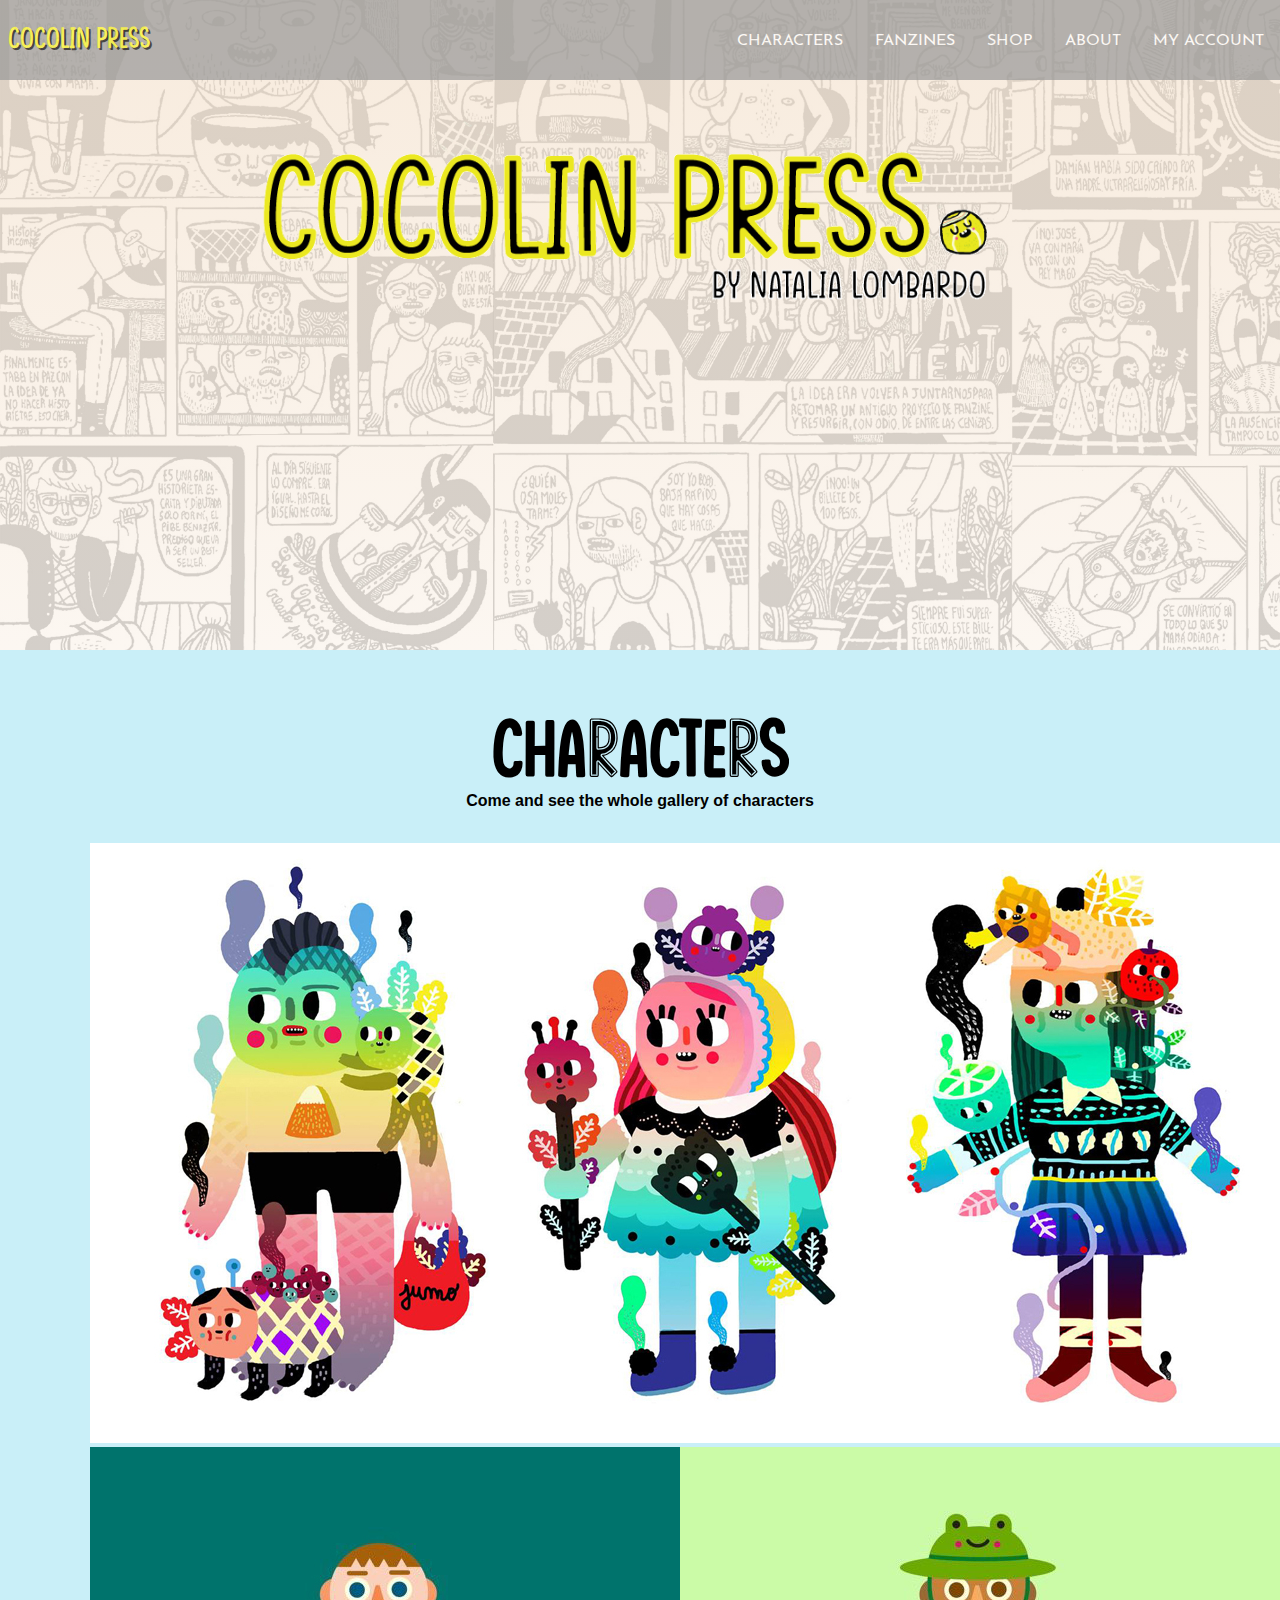
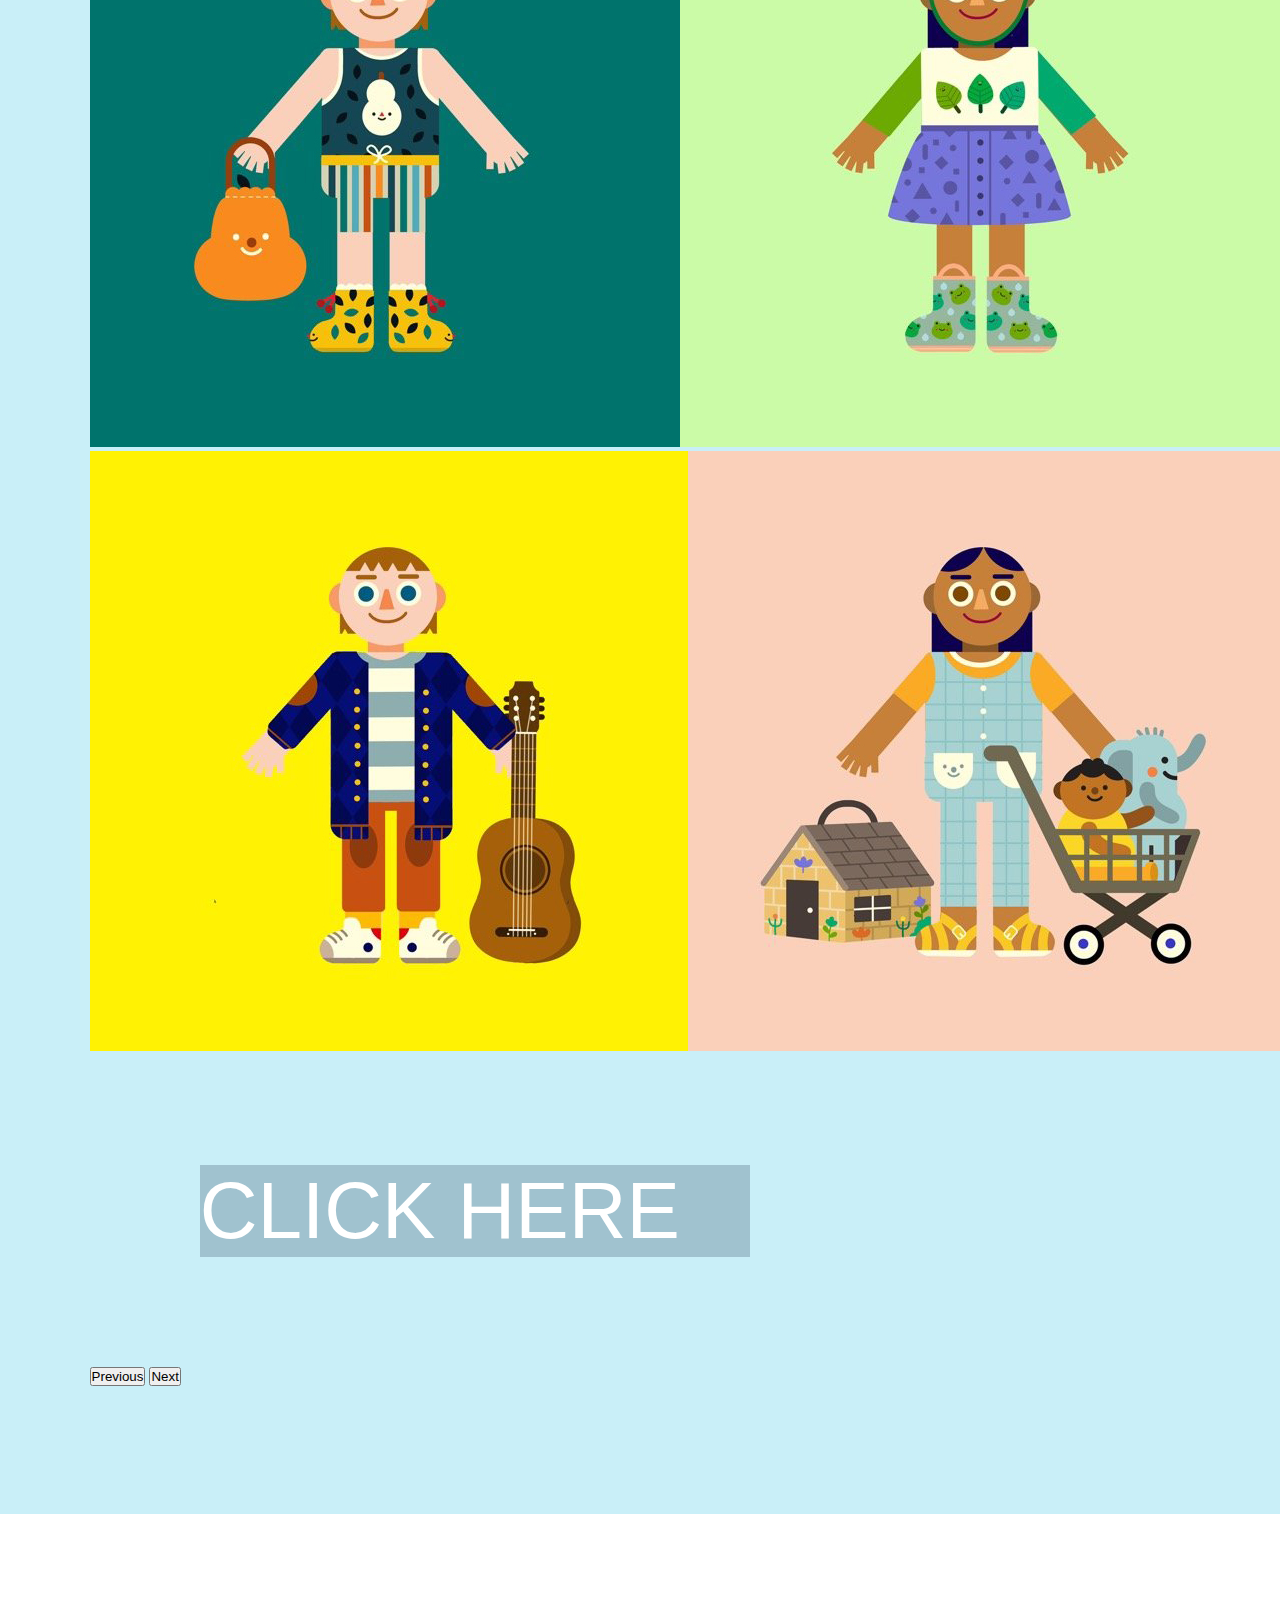
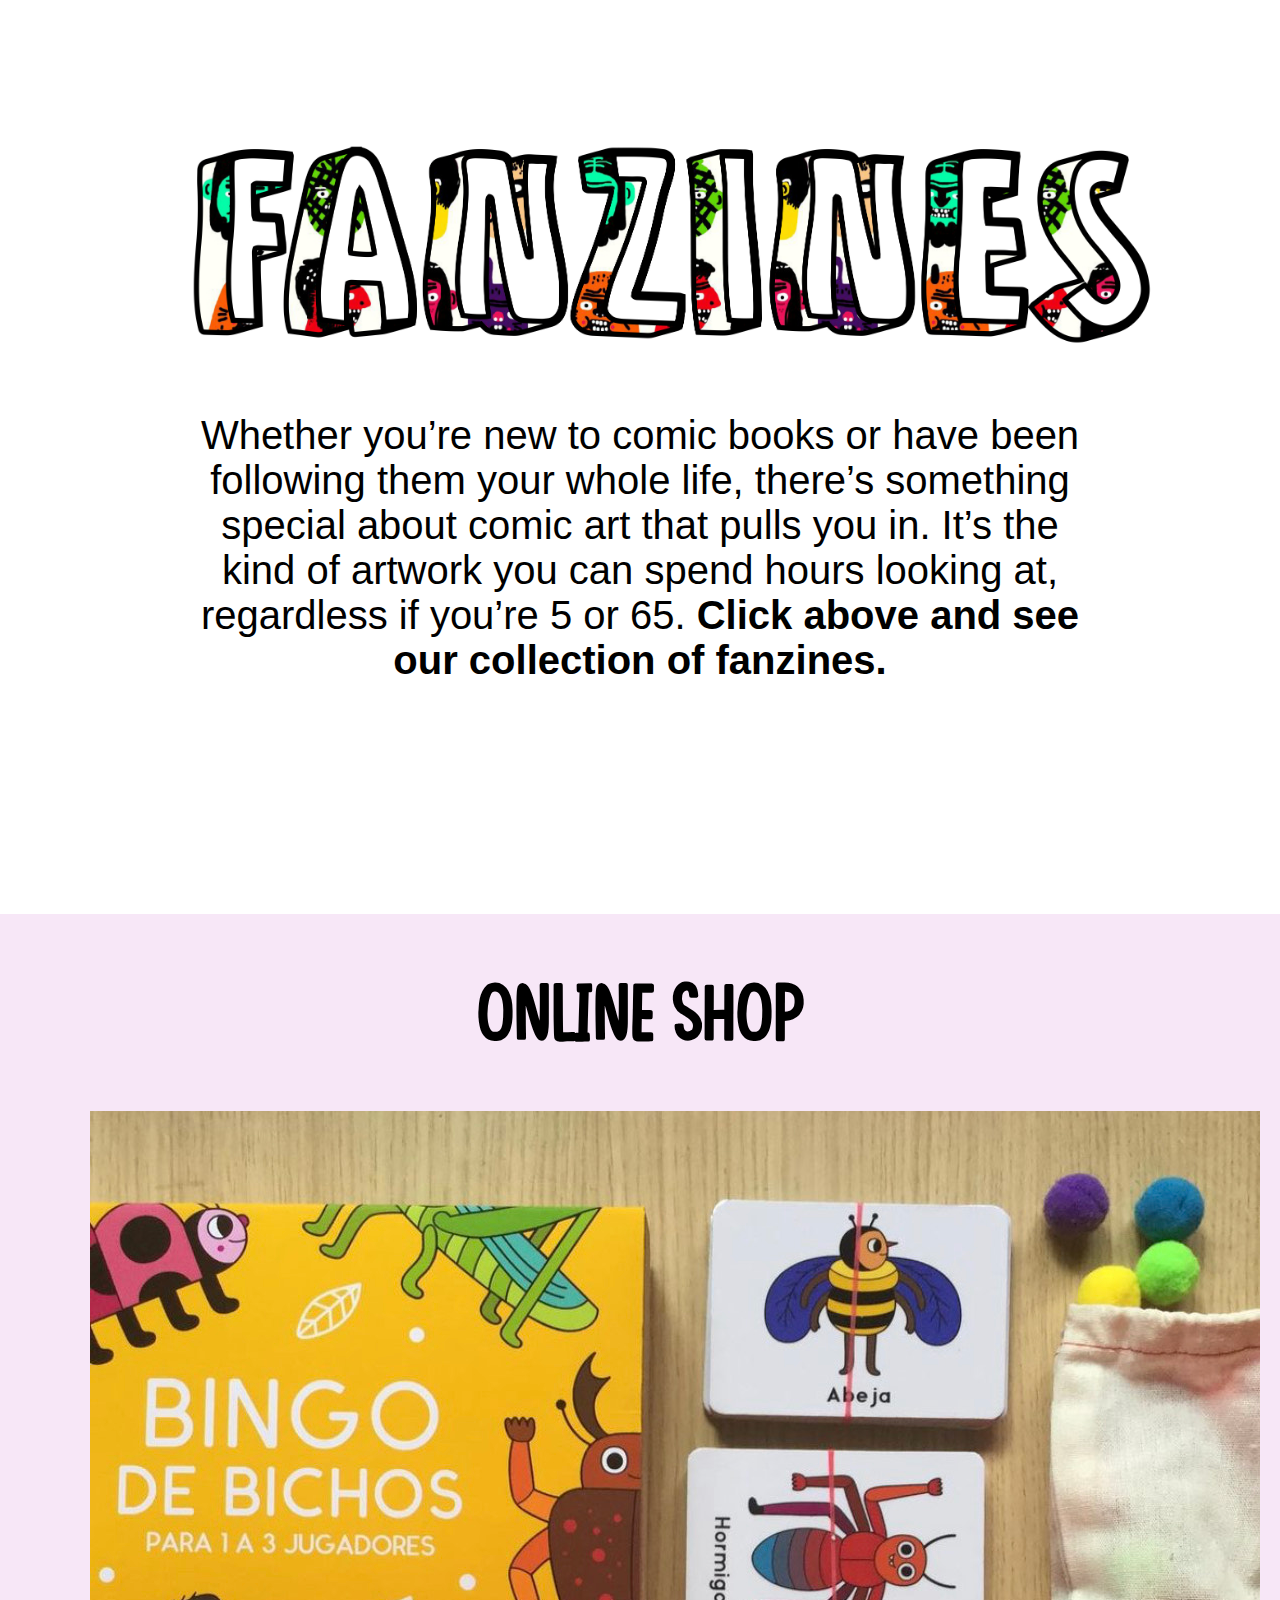
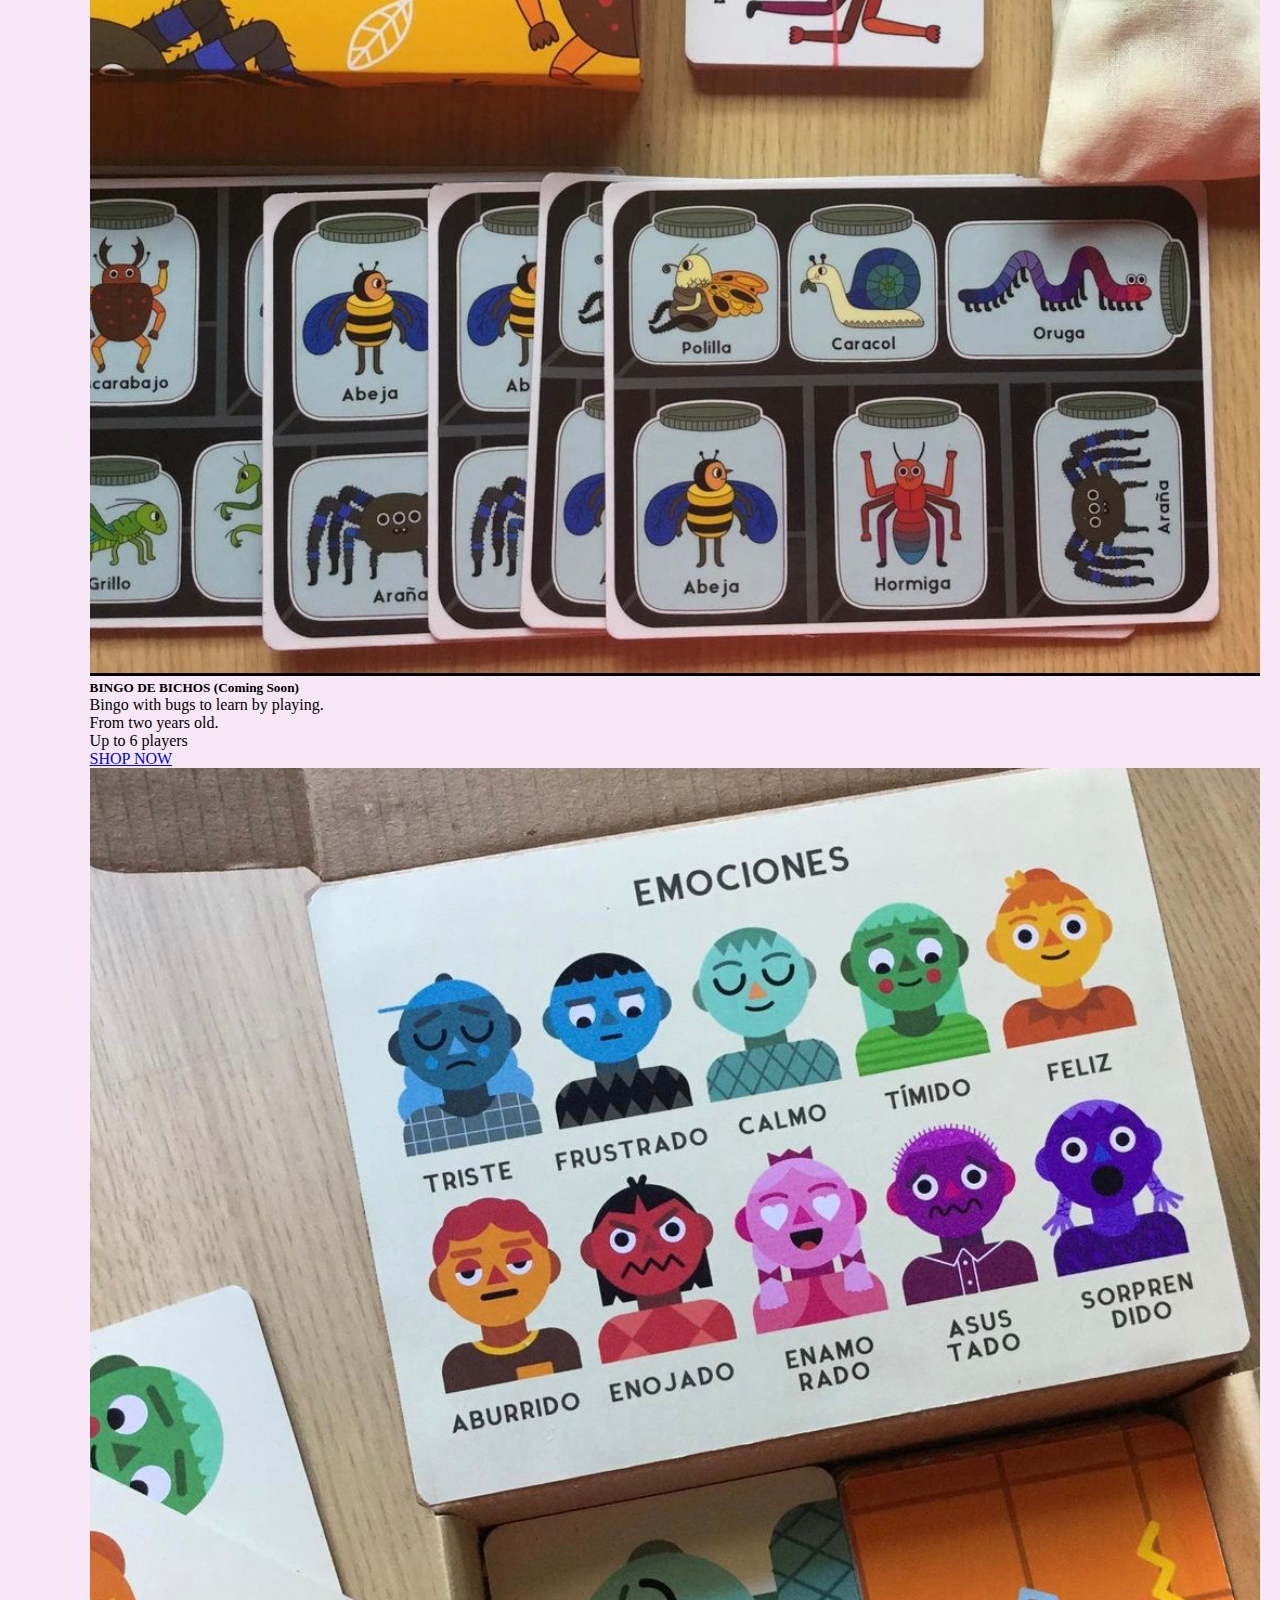
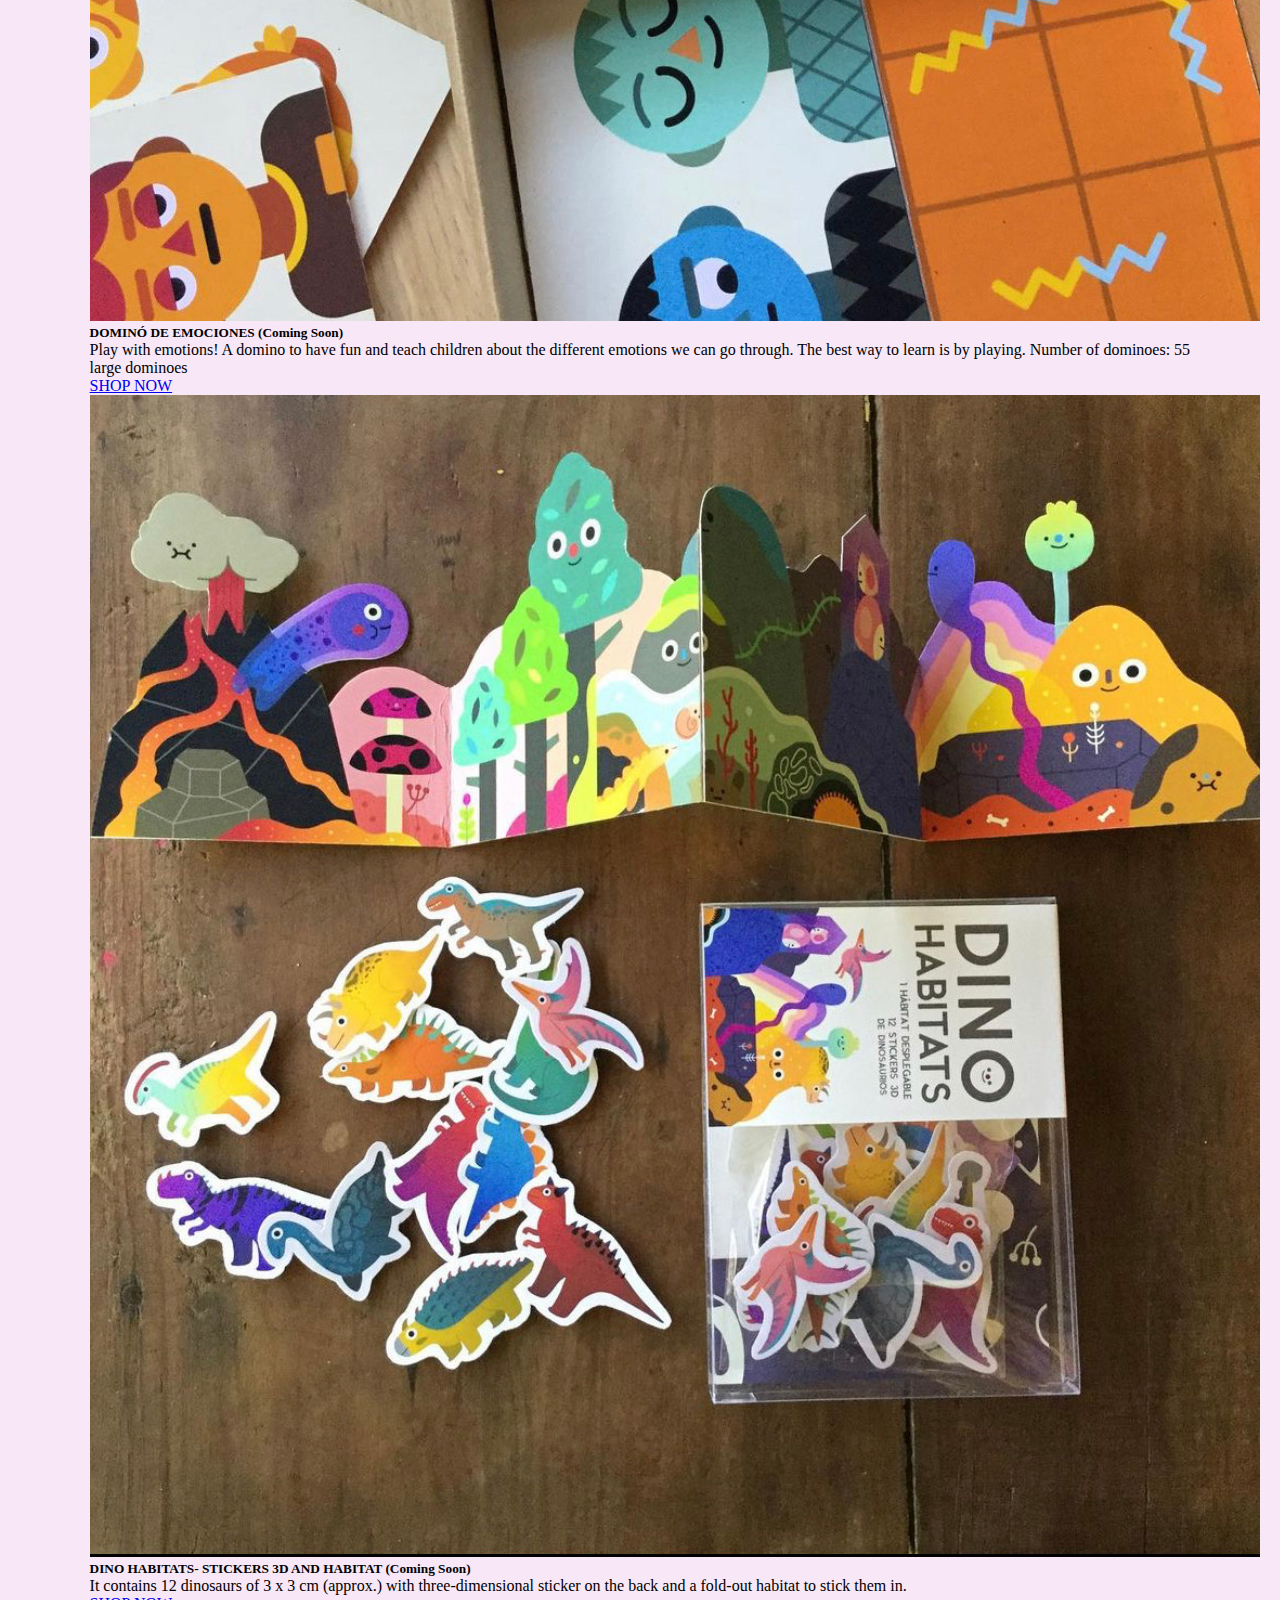
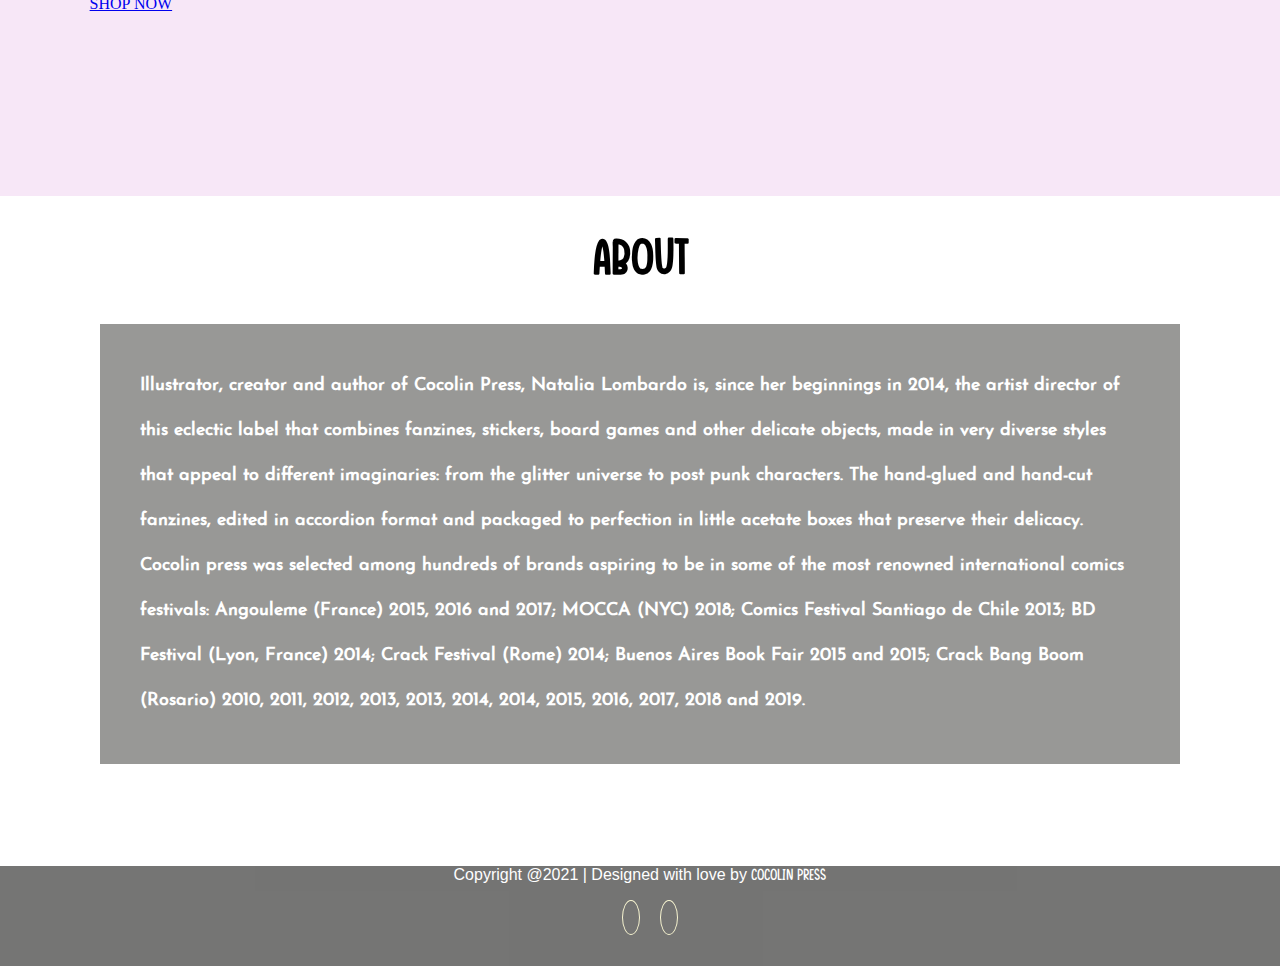
==== index.html @ 80b7815b "corrección navbar" ====
<!DOCTYPE html>
<html lang="en">
<head>
    <meta charset="UTF-8">
    <meta http-equiv="X-UA-Compatible" content="IE=edge">
    <meta name="viewport" content="width=device-width, initial-scale=1.0">

     <!--Style-->
     <link rel="stylesheet" href="style.css" />

    <!--Fonts-->
    <link rel="preconnect" href="https://fonts.gstatic.com" />
    <link
      href="https://fonts.googleapis.com/css2?family=Josefin+Sans:wght@100&family=Rubik:wght@300&display=swap"
      rel="stylesheet"
    />

    <!--Icons-->
    <link
      rel="stylesheet"
      href="https://use.fontawesome.com/releases/v5.8.1/css/all.css"
      integrity="sha384-50oBUHEmvpQ+1lW4y57PTFmhCaXp0ML5d60M1M7uH2+nqUivzIebhndOJK28anvf"
      crossorigin="anonymous"
    />

    <!-- Bootstrap CSS -->
    <link
      href="https://cdn.jsdelivr.net/npm/bootstrap@5.0.0-beta2/dist/css/bootstrap.min.css"
      rel="stylesheet"
      integrity="sha384-BmbxuPwQa2lc/FVzBcNJ7UAyJxM6wuqIj61tLrc4wSX0szH/Ev+nYRRuWlolflfl"
      crossorigin="anonymous"
    />
    
    <!--SEO-->
    <meta
      name="description"
      content="Cocolin Press is a creator and dealer of limited art toys, signature apparel and lifestyle accessories. We create unique characters and handmade products"
    />

    <!--Favicon-->
    <link
      rel="shortcut icon"
      href="imagenes/contenido/tennisfav.jpg"
      type="image/x-icon"
    />
    <meta
      name="keywords"
      content="toys, handmade toys, illustration, fanzines, fantatic characters, art"
    />
    <meta name="author" content="Florencia Anes" />
    <meta name="copyright" content="Cocolin Press" />

    <!--Open graph-->
    <meta
      property="og:title"
      content="Cocolin Press-I bring art into your house"
    />
    <meta
      property="og:description"
      content="Cocolin Press is a creator and dealer of limited art toys, signature apparel and lifestyle accessories. We create unique characters and handmade products"
    />
    <meta property="og:image" content="imagenes/" />

    <title>Cocolin Press</title>
</head>
<body>

  <!--Header-->
  <!--Menu-->

   <header id="header">
     <nav class="header-container">
       <div class="logo-header"><a href="index.html">Cocolin Press</a></div>
        <div class="menu">
           <ul>
            <li><a href="#characters">Characters</a></li>
            <li><a href="#fanzines">Fanzines</a></li>
            <li><a href="#shop">Shop</a></li>
            <li><a href="#about">About</a></li>
            <li><a href="login.html">My Account</a></li>
          </ul>
        </div> 
        </nav>
    
   </header>
  
  <!--Fin Menu-->
  <!--Fin Header-->
  

  <!--Main-->
  <!-- Banner -->

  <main>
    <section class="banner-container">
      <div class="banner">
      <img class="banner-logo" src="imagenes/contenido/logonegrobanner.gif" alt="">
      </div>
    </section>

  <!-- Fin Banner --> 
  
  <!-- Characters -->
    
      <section id="characters">
        <div class="characters-container">
          <h1>CHARACTERS</h1>
          <h4>Come and see the whole gallery of characters</h4> 
        <div class="row">
          <div
            id="carouselExampleInterval"
            class="carousel slide"
            data-bs-ride="carousel">
      
            <div class="carousel-inner w-100">
              <div class="carousel-item active" data-bs-interval="2000">
                <img
                  src="imagenes/contenido/carousel1.jpg"
                  class="d-block w-100"
                  alt="Character 1"
                />
              </div>
              <div class="carousel-item" data-bs-interval="2000">
                <img
                  src="imagenes/contenido/carousel2.jpg"
                  class="d-block w-100"
                  alt="Character 2"
                />
              </div>
              <div class="carousel-item">
                <img
                  src="imagenes/contenido/carousel3.jpg"
                  class="d-block w-100"
                  alt="Character 3"
                />
              </div>
              <div class="carousel-caption ">
                <a class="carousel-click" href="characters.html">CLICK HERE</a>
                
              </div>
            </div>
            <button
              class="carousel-control-prev"
              type="button"
              data-bs-target="#carouselExampleInterval"
              data-bs-slide="prev"
            >
              <span
                class="carousel-control-prev-icon"
                aria-hidden="true"
              ></span>
              <span class="visually-hidden">Previous</span>
            </button>
            <button
              class="carousel-control-next"
              type="button"
              data-bs-target="#carouselExampleInterval"
              data-bs-slide="next"
            >
              <span
                class="carousel-control-next-icon"
                aria-hidden="true"
              ></span>
              <span class="visually-hidden">Next</span>
            </button>
          </div>
        </div>
      </div>
      </section>

  <!-- Characters -->    

  <!-- Fanzines -->

      <section id="fanzines">
        <div class="container-fanzines">
          <a href="http://untadoendetergente.blogspot.com/" target="_blank"
            ><img
              class="img-fanzine"
              src="imagenes/contenido/fanzinessection.jpg"
              alt=""
          /></a>
          <p>
            Whether you’re new to comic books or have been following them your
            whole life, there’s something special about comic art that pulls you
            in. It’s the kind of artwork you can spend hours looking at,
            regardless if you’re 5 or 65.
            <strong> Click above and see our collection of fanzines.</strong>
          </p>
        </div>
      </section>
  
   <!-- Fin Fanzines -->    
   
   <!-- Shop Grid -->
     
      <section id="shop">
        <div class="grid-shop" >
          <h1>ONLINE SHOP</h1>
          <div class="container-fluid">
          <div class="row">
            <div class="col-sm-6 col-md-4">
              <div class="card">
                <img
                  class="card-img-top"
                  src="imagenes/contenido/memotest.jpg"
                  alt="Card image cap"
                />
                <div class="card-body">
                  <h5 class="card-title">BINGO DE BICHOS (Coming Soon)</h5>
                  <p class="card-text">
                    Bingo with bugs to learn by playing. <br />
                    From two years old. <br />
                    Up to 6 players
                  </p>
                  <a href="#" class="btn btn-primary">SHOP NOW</a>
                </div>
              </div>
            </div>
            <div class="col-sm-6 col-md-4">
              <div class="card">
                <img
                  class="card-img-top"
                  src="imagenes/contenido/emociones.jpg"
                  alt="Card image cap"
                />
                <div class="card-body">
                  <h5 class="card-title">DOMINÓ DE EMOCIONES (Coming Soon)</h5>
                  <p class="card-text text-justify">
                    Play with emotions! A domino to have fun and teach children
                    about the different emotions we can go through. The best way
                    to learn is by playing. Number of dominoes: 55 large
                    dominoes
                  </p>
                  <a href="#" class="btn btn-primary">SHOP NOW</a>
                </div>
              </div>
            </div>

            <div class="col-sm-6 col-md-4">
              <div class="card">
                <img
                  class="card-img-top"
                  src="imagenes/contenido/dinos.jpg"
                  alt="Card image cap"
                />
                <div class="card-body">
                  <h5 class="card-title">
                    DINO HABITATS- STICKERS 3D AND HABITAT (Coming Soon)
                  </h5>
                  <p class="card-text">
                    It contains 12 dinosaurs of 3 x 3 cm (approx.) with
                    three-dimensional sticker on the back and a fold-out habitat
                    to stick them in.
                  </p>
                  <a href="#" class="btn btn-primary">SHOP NOW</a>
                </div>
              </div>
            </div>
          </div>
        </div>
        </div>
      </section>

    <!-- Shop Grid -->  
    
    <!-- About -->
      
      <section id="about">
        <div class="container-about">
          <h1>ABOUT</h1>
          <div class="text-about">
          <p>Illustrator, creator and author of Cocolin Press, Natalia Lombardo is, since her beginnings 
            in 2014, the artist director of this eclectic label that combines fanzines, stickers, board 
            games and other delicate objects, made in very diverse styles that appeal to different 
            imaginaries: from the glitter universe to post punk characters.
            The hand-glued and hand-cut fanzines, edited in accordion format and packaged to perfection 
            in little acetate boxes that preserve their delicacy.  
            Cocolin press was selected among hundreds of brands aspiring to be in some of the most 
            renowned international comics festivals: Angouleme (France) 2015, 2016 and 2017; 
            MOCCA (NYC) 2018; Comics Festival Santiago de Chile 2013; BD Festival (Lyon, France) 2014;
            Crack Festival (Rome) 2014; Buenos Aires Book Fair 2015 and 2015; Crack Bang Boom (Rosario) 
            2010, 2011, 2012, 2013, 2013, 2014, 2014, 2015, 2016, 2017, 2018 and 2019.
          </p>
        </div>
        </div>
      </section>


  </main>

  <!-- About -->  
  <!-- Fin Main -->

  <!-- Footer -->

  <footer>
  <div class="footer-container">
    <p class="copyright">Copyright @2021 | Designed with love by <a href="index.html">Cocolin Press</a></p>
    
    <ul class="social_footer_ul">
    <li><a href="https://www.facebook.com/CocolinPres"><i class="fab fa-facebook-f"></i></a></li>
    <li><a href="https://www.instagram.com/cocolinpress/"><i class="fab fa-instagram"></i></a></li>
    </ul>
    </div> 
    </footer>
      
   <!-- Fin Footer -->

    
    <!-- Option 1: Bootstrap Bundle with Popper
    <script src="https://cdn.jsdelivr.net/npm/bootstrap@5.0.0-beta3/dist/js/bootstrap.bundle.min.js" integrity="sha384-JEW9xMcG8R+pH31jmWH6WWP0WintQrMb4s7ZOdauHnUtxwoG2vI5DkLtS3qm9Ekf" crossorigin="anonymous"></script>
 -->
   <!-- Option 2: Separate Popper and Bootstrap JS -->
    
    <script src="https://cdn.jsdelivr.net/npm/@popperjs/core@2.9.1/dist/umd/popper.min.js" integrity="sha384-SR1sx49pcuLnqZUnnPwx6FCym0wLsk5JZuNx2bPPENzswTNFaQU1RDvt3wT4gWFG" crossorigin="anonymous"></script>
    <script src="https://cdn.jsdelivr.net/npm/bootstrap@5.0.0-beta3/dist/js/bootstrap.min.js" integrity="sha384-j0CNLUeiqtyaRmlzUHCPZ+Gy5fQu0dQ6eZ/xAww941Ai1SxSY+0EQqNXNE6DZiVc" crossorigin="anonymous"></script>
   
</body>
</html>
---- style.css ----
* {
    margin: 0;
    padding: 0;
    box-sizing: border-box;
}

@font-face {
    font-family: 'cocolin';
    src: url(fonts/vintages/Vintages.ttf);
  }
  @font-face {
    font-family: 'menu.cocolin';
    src: url(fonts/josefin-sans/JosefinSans-Regular.ttf);
  }

  @font-face {
    font-family: 'logo.cocolin';
    src: url(fonts/alone_on_earth/Alone\ On\ Earth.otf);
  }

/*INDEX*/

/* Header */
/* Menu */

.header-container {
  display: flex;
  justify-content: space-between;
  align-items: center;
  width: 100%;
  position: fixed !important ;
  background-color: rgb(151, 151, 151);
  opacity: 0.7;
  z-index: 99999;
}

.logo-header a {
  font-size: 30px;
  margin: .5rem;
  text-decoration: none;
  color: #f8f523;
  text-shadow: 2px 2px black;
  font-family: 'logo.cocolin';
  text-transform: uppercase;
  line-height: 80px;
}

.menu ul {
  margin: 0;
  padding: 0;
  display: flex;
}

.menu li {
  list-style: none;  
}

.menu li a {
  text-decoration: none;
  color: white;
  padding: 1rem;
  text-transform: uppercase;
  font-family: 'menu.cocolin';
}

.menu li a:hover {
  color:#f8f523;
}

/* Fin Menu */
/* Fin Header */

/* Main */

/* Banner */
.banner-container {
  display: inline;
  text-align: center;
  flex-wrap: wrap;
}

.banner {
  background: linear-gradient(rgba(240, 215, 187, 0.5), rgba(240, 215, 187, 0.2)),  
  url(imagenes/contenido/Fanzines/bannerfanzine.jpg) no-repeat center center scroll;
  background-size: cover;
  background-position: center;
  display: table;
  width: 100%;
  height: 650px;
  flex-wrap: wrap; 
}

.banner-logo {
  width: 70%;
}
/* Fin Banner */

/* Characters */

.characters-container {
  background-color: rgb(201, 239, 248);
  padding-left: 7%;
  padding-top: 5%;
  padding-bottom: 10%;
  padding-right: 7%;
}

.characters-container h1 { 
  font-size: 80px;
  color: black;
  font-family:'logo.cocolin';
  text-align: center;
  text-transform: uppercase;
}

.characters-container h4 {
  color: black;
  font-family: Arial, Helvetica, sans-serif;
  text-align: center;
  padding-bottom: 3%;
 
}

.carousel-caption {
  height: 50%;
  width: 50%;
  display: flex;
  flex-flow: column;
  justify-content: center;
  margin: 10%;
  background-color: rgba(0, 15, 44, 0.2);
  }
   
.carousel-click {
  text-decoration: none;
  color: white;
  font-family: Arial, Helvetica, sans-serif;
  font-size: 80px;
} 

.carousel-click:hover {
  color: #f8f523;
}

/* Fin Characters */

/* Fanzines */
.container-fanzines {
height: 1000px;
display: flex;
flex-flow: column;
justify-content: center;
}

.img-fanzine {
  width: 75%;
  margin-left: 15%;
}

.img-fanzine:hover {
  transform: scale(1.2);
}

.container-fanzines p {
  text-align: center;
  margin-top: 5%;
  padding-right: 15%;
  padding-left: 15%;
  font-family: Arial, Helvetica, sans-serif;
  font-size: 40px;
}
/* Fin Fanzine */

/* Shop Grid */
.grid-shop {
  background-color: rgb(247, 231, 247);
  padding-left: 7%;
  padding-top: 5%;
  padding-bottom: 10%;
  padding-right: 7%;
}

.grid-shop h1 {
  font-size: 80px;
  color: black;
  font-family:'logo.cocolin';
  text-align: center;
  text-transform: uppercase;
}

.container-fluid {
  margin-top: 5%;
  margin-bottom: 5%;
}
/* Fin Shop Grid */

/* About */
.container-about {
 width: 100%;
 background: linear-gradient(rgba(240, 215, 187, 0.7), rgba(240, 215, 187, 0.5)), url(imagenes/contenido/banner-caras.jpg) no-repeat center;
 background-size: cover;
 background-attachment: fixed;
 height: 650px;
 display: table;
 color: antiquewhite;
}

.container-about h1 {
  font-size: 50px;
  padding-top: 3%;
  color: black;
  font-family:'logo.cocolin';
  text-align: center;
  text-transform: uppercase;
}

.text-about {
  margin: 40px 100px 40px 100px;
  background-color: #6d6d6a;
  opacity: 0.7;
  font-size: 18px;
  padding: 40px;
  display: flex;
  text-align: center;
  justify-content: space-around;
  font-weight: bold;
  color: white;
  font-family: 'menu.cocolin';
  text-align: left;
  line-height: 2.5;  
}
/* Fin About */

/* Fin Main */

/* Footer */
.footer-container {
  background-color: rgb(58, 58, 57);
  opacity: 0.7;
  height: 100px;
  
}

.copyright {
  display:table; 
  margin:20px auto 0 auto; 
  color: white;
  font-family: Arial, Helvetica, sans-serif;
  
}

.copyright a {
  text-decoration: none;
  color: white;
  font-family: 'logo.cocolin';
}

.copyright a:hover {
  color: #f8f523;
}
.social_footer_ul { 
  display:table; 
  margin:15px auto 0 auto; 
  list-style-type:none;  
}
.social_footer_ul li { 
  padding-left:20px; 
  padding-top:10px; 
  float:left; 
}
.social_footer_ul li a { 
  color:#f7f3bf; 
  border:1px solid #f7f3bf; 
  padding:8px;border-radius:50%;
}

.social_footer_ul li a:hover {
  color: #f8f523;
}

.social_footer_ul li i {  
  width:20px; 
  height:20px; 
  text-align:center;
}

/* FIN INDEX */

/* PAGE CHARACTERS */

.grid-characters {
  display: grid;
  grid-template-columns: 150px 150px 150px;
  grid-template-rows: auto auto auto;
  grid-gap: 20px;  
}

/* FIN PAGE CHARACTERS */

/* ACCOUNT */
.col-form-label {
  margin-top: 10px;
}

.newaccount {
  margin-top: 10px;
}
.form-container {
  display: flex;
  justify-content: center;
  background-color: #c1e6e2;
  border: 1px solid #c1c8cf;
  border-radius: 3px;
  width: 100%;
  padding: 50px;
  margin: 0 0 40px 0;
}
.speaker-form {
  width: 75%;
}

.form-row {
  display: flex;
  margin-bottom: 40px;
  justify-items: center;
  flex-direction: column;
  flex-wrap: wrap;
}

.form-row input[type='text'],
.form-row input[type='email'] {
  background-color: white;
  border: 1px solid #7e8185;
  border-radius: 3px;
  width: 100%;
  padding: 7px;
  font-size: 14px;
  margin-top: 10px;
}

.newsletter {
  margin: 10px 0px 10px 0px;
}

.form-row button {
  width: 70%;
  background-color: #f16000;
  font-family: 'menu.cocolin';
  font-size: 20px;
  margin-top: 15px;
}

.form-row button:hover {
  animation: Tripodi 4s;
}

.form-row button:hover {
  background-color: cornflowerblue;
}

@media screen and (max-width: 768px) {
 
  
}
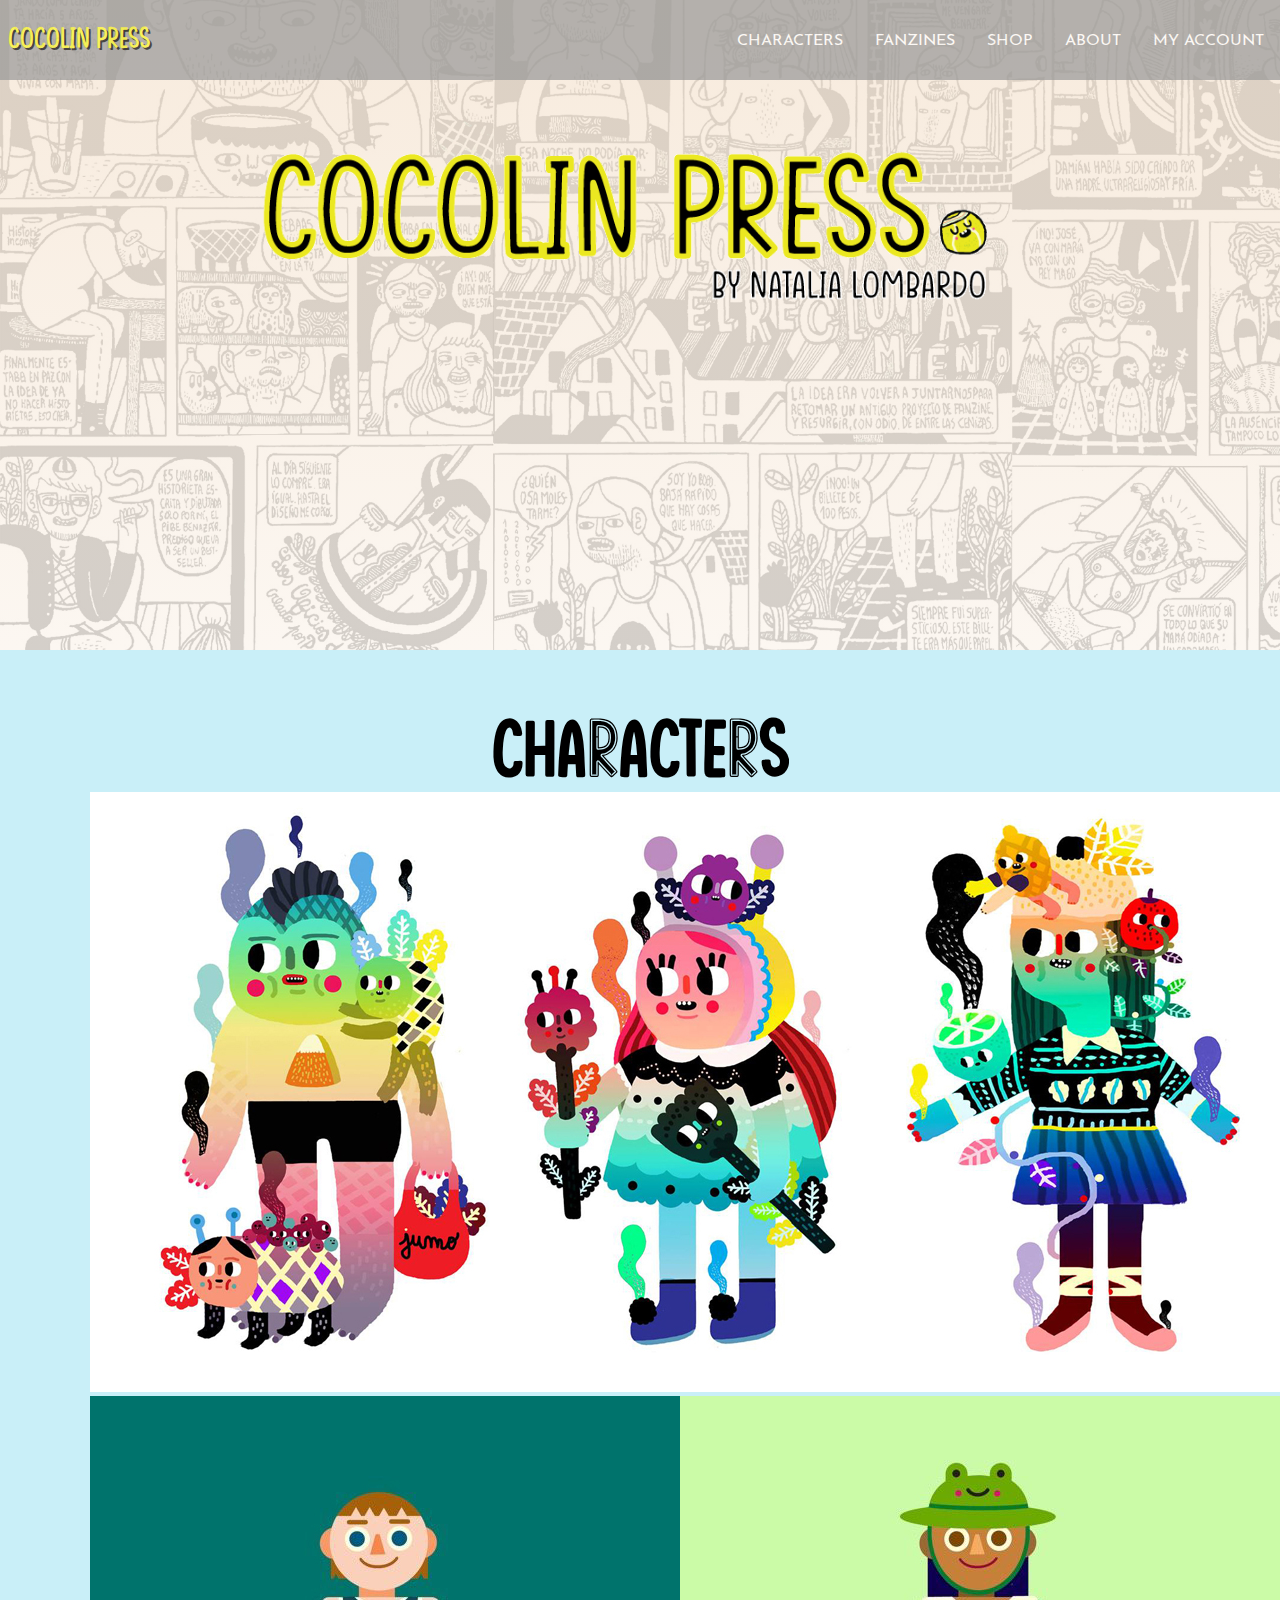
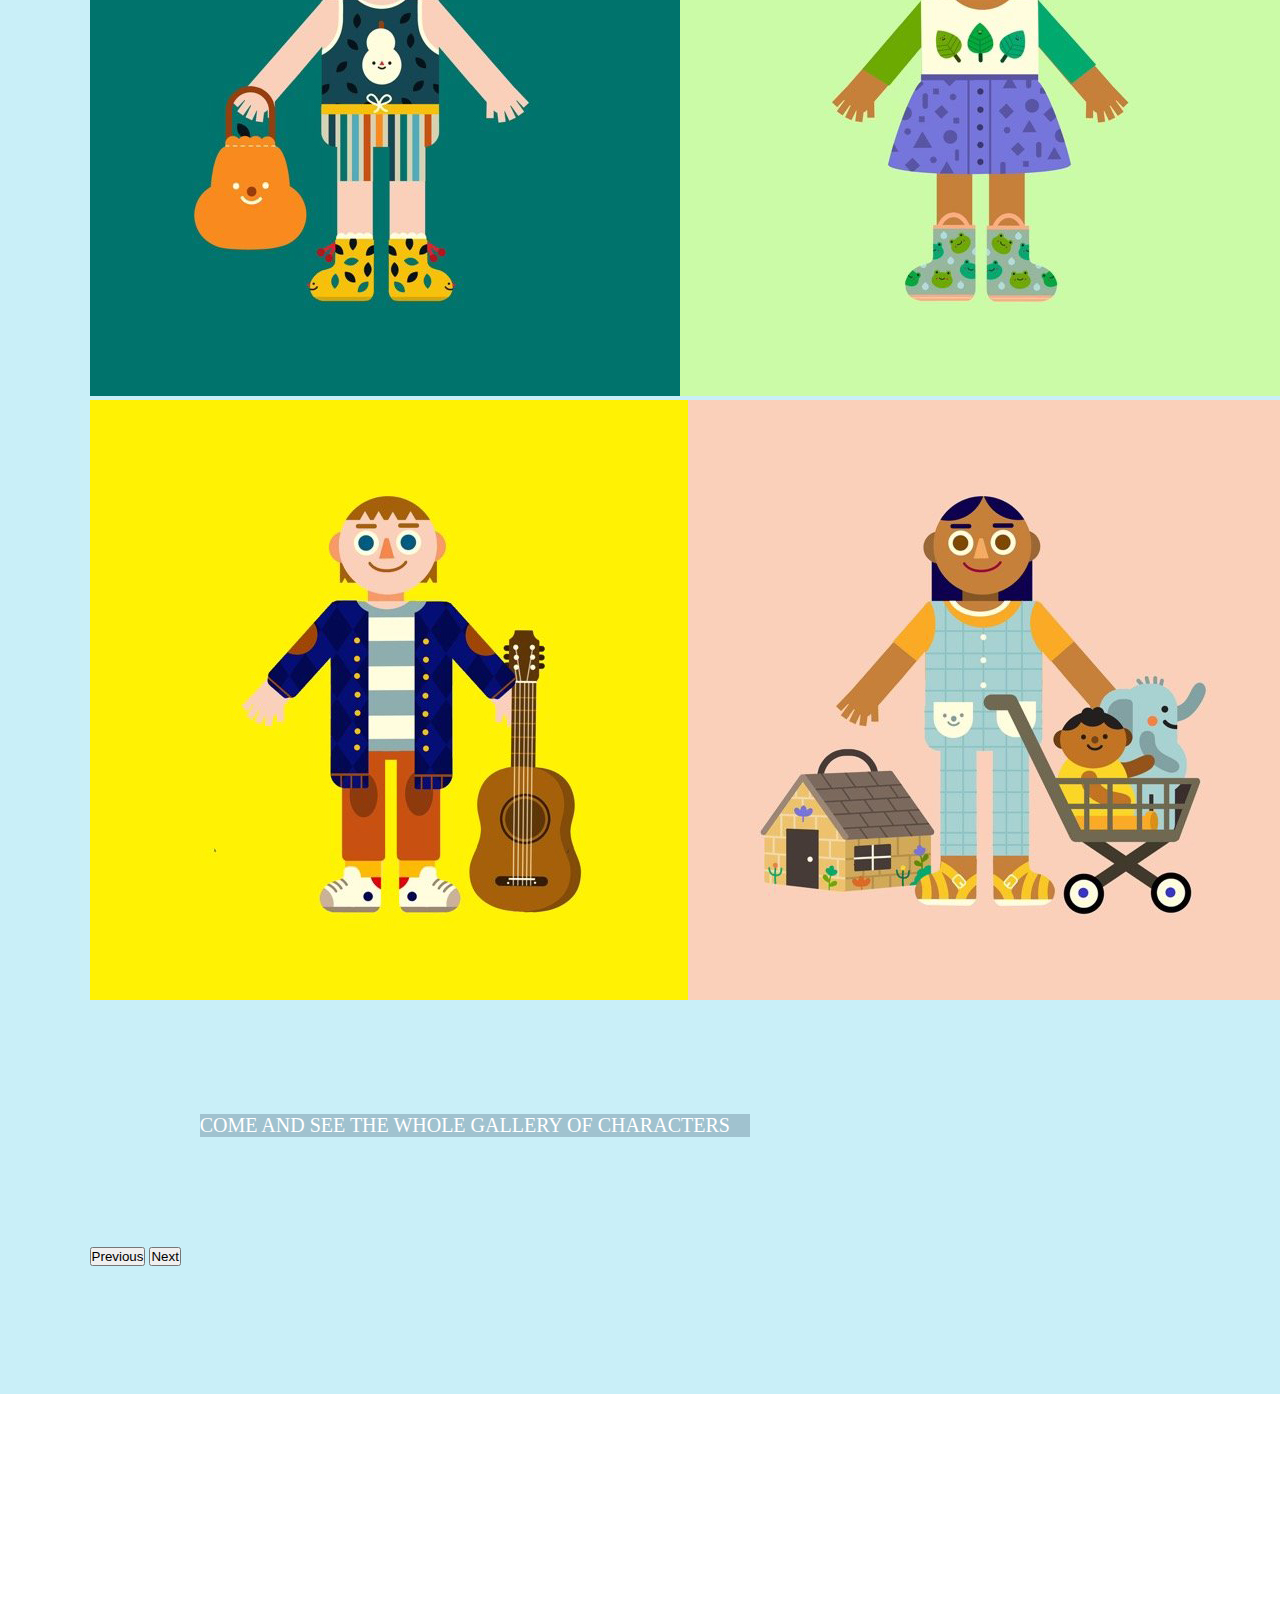
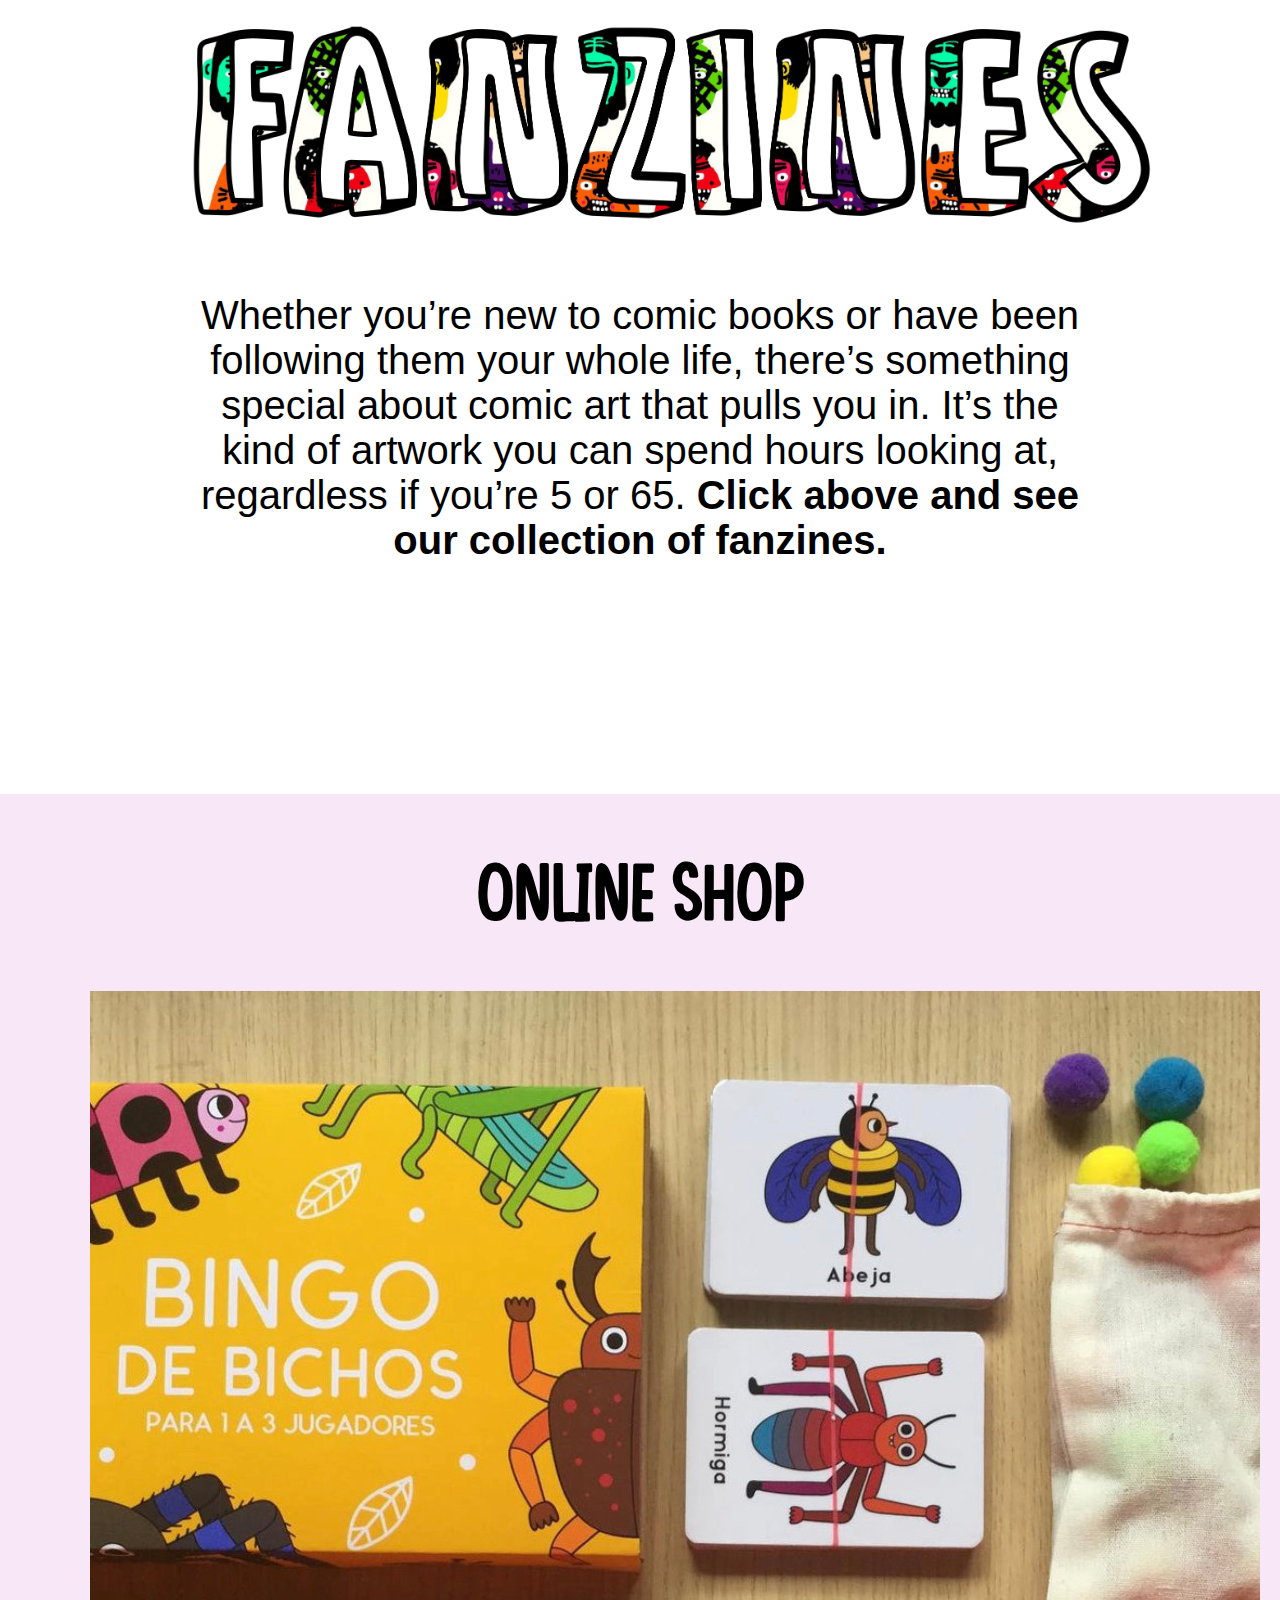
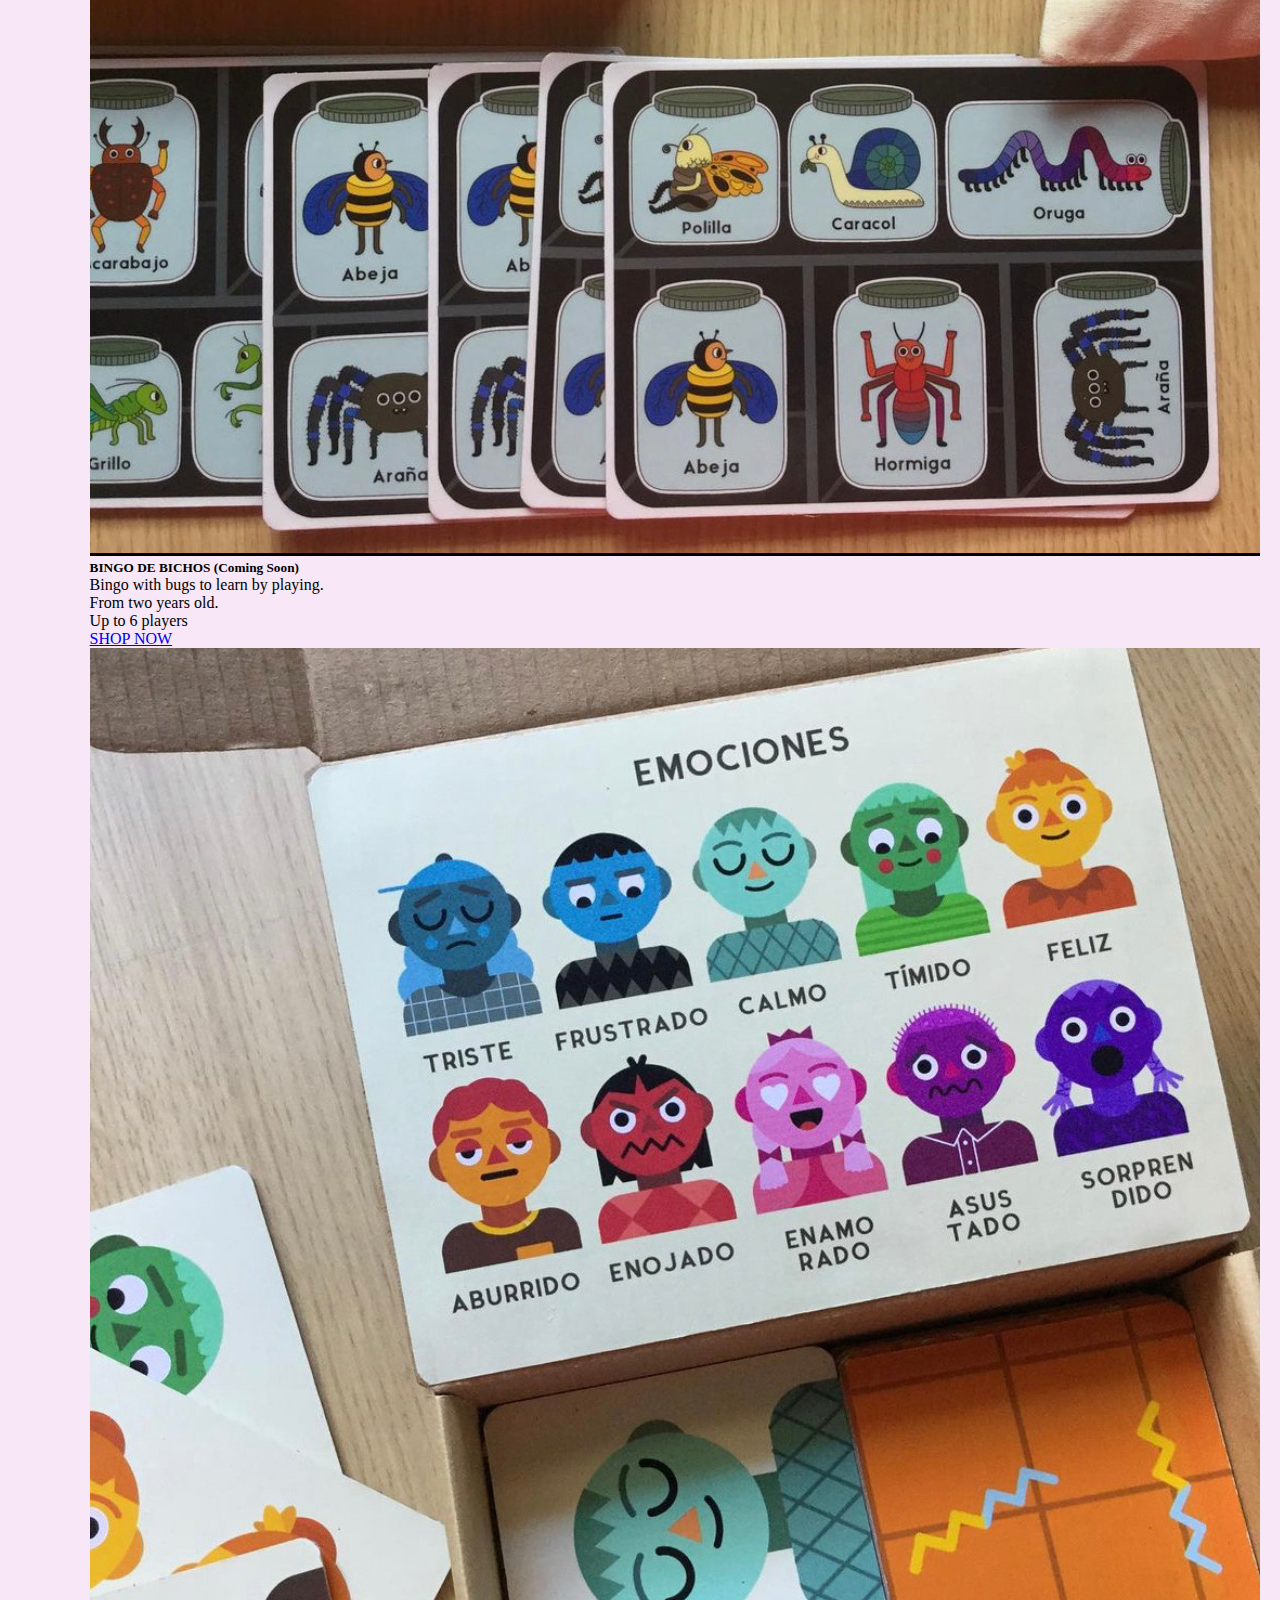
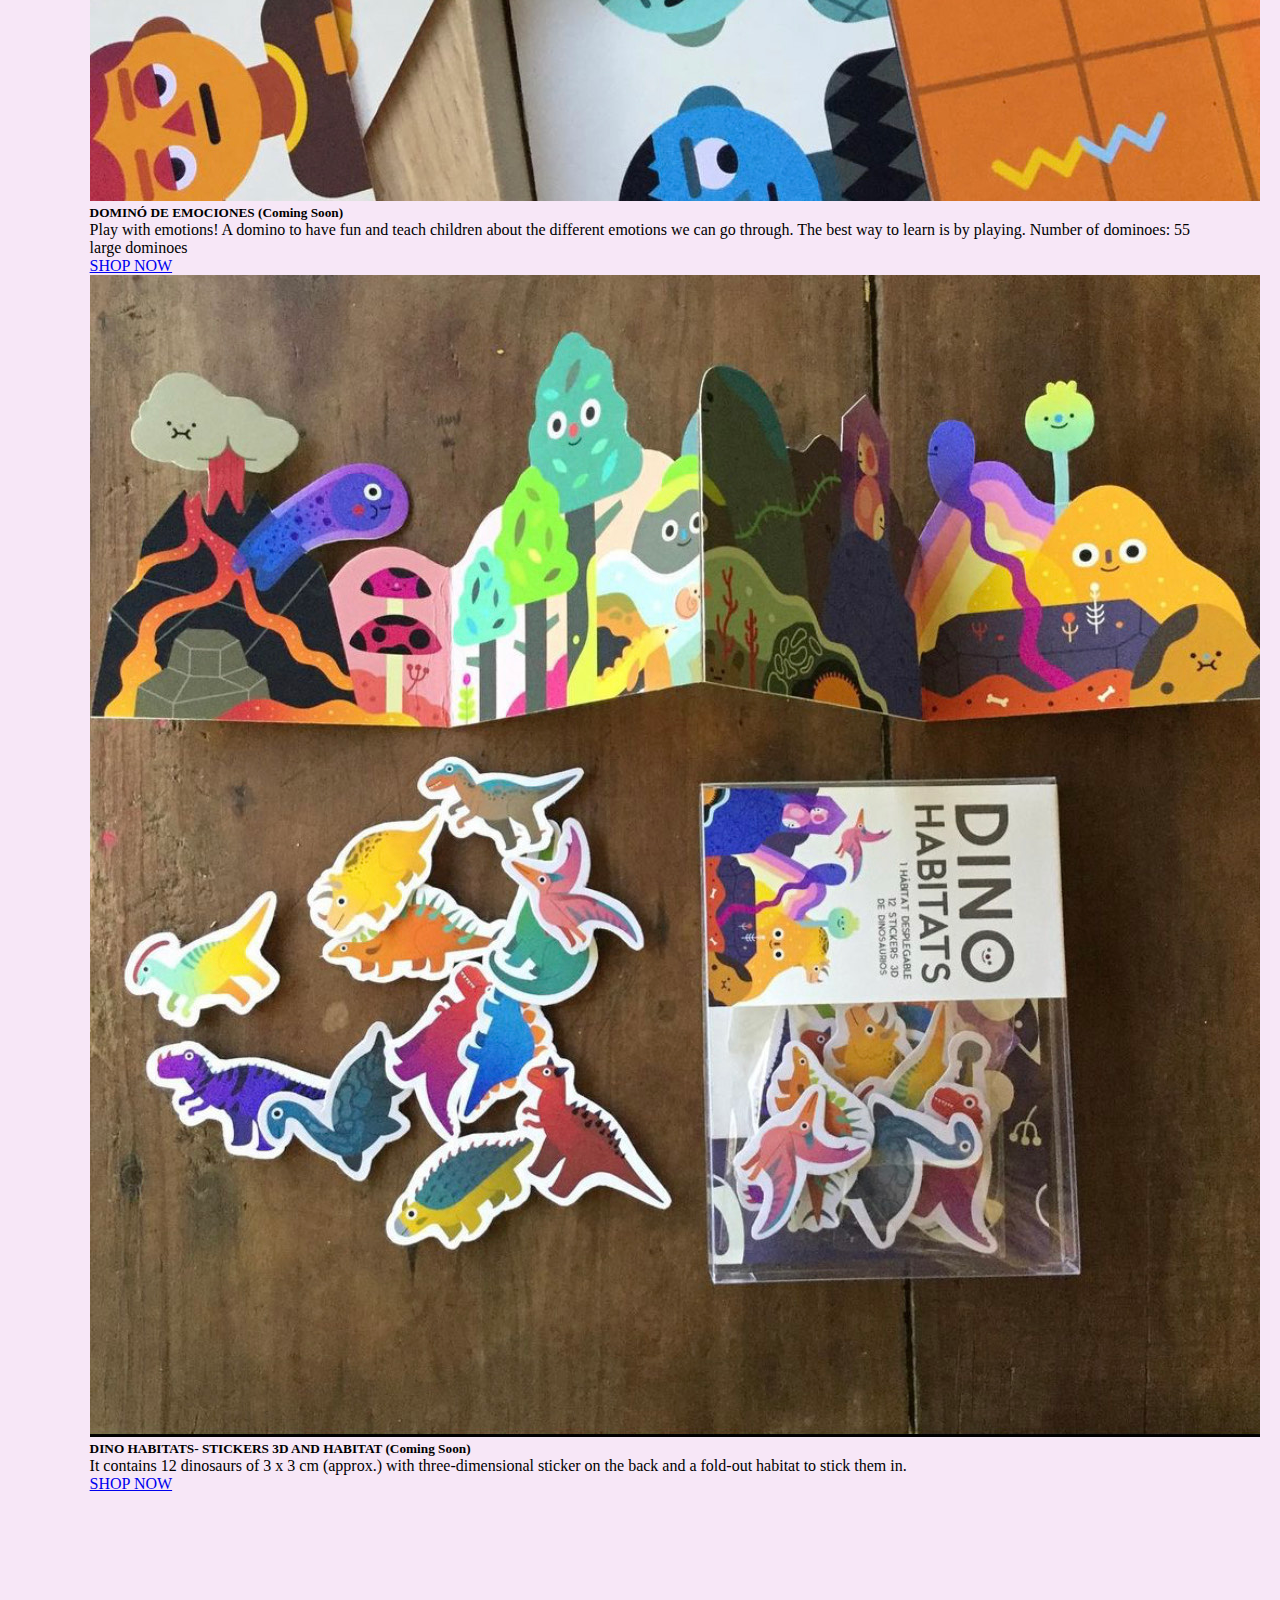
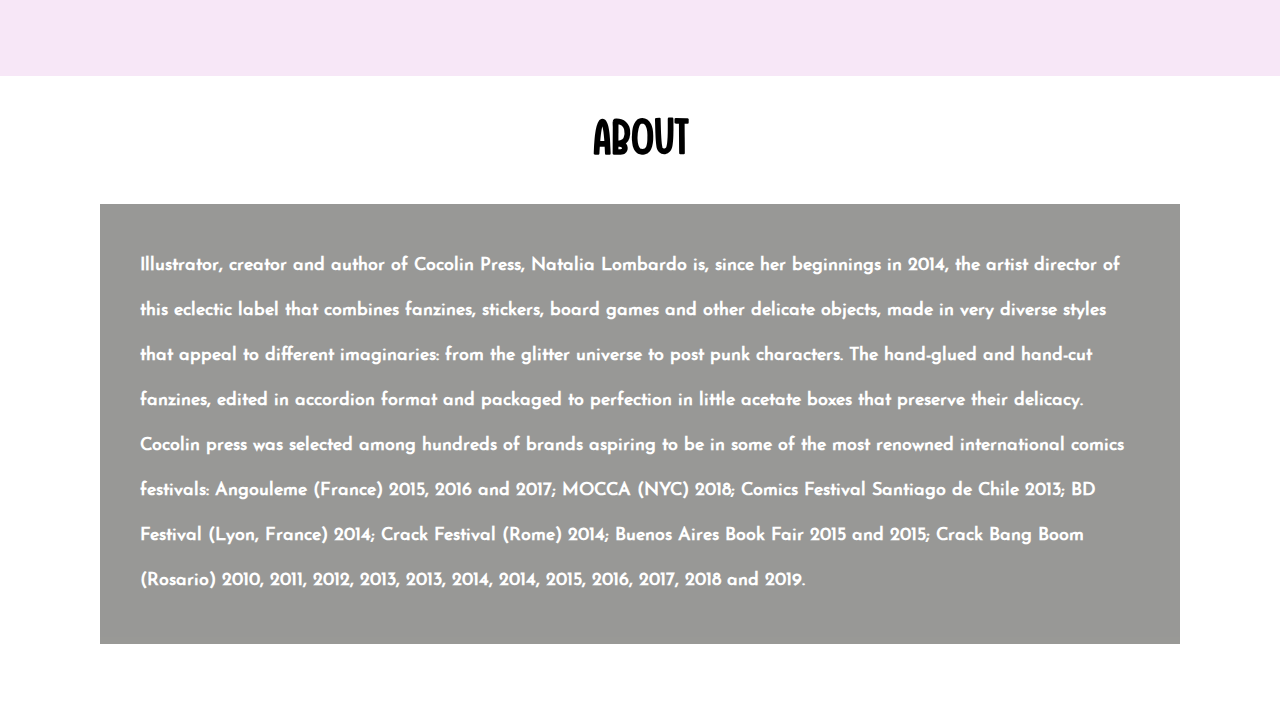
==== commit 9626b880: "tipografías y SEO" ====
--- a/index.html
+++ b/index.html
@@ -32,34 +32,19 @@
     />
     
     <!--SEO-->
-    <meta
-      name="description"
-      content="Cocolin Press is a creator and dealer of limited art toys, signature apparel and lifestyle accessories. We create unique characters and handmade products"
-    />
-
-    <!--Favicon-->
-    <link
-      rel="shortcut icon"
-      href="imagenes/contenido/tennisfav.jpg"
-      type="image/x-icon"
-    />
-    <meta
-      name="keywords"
-      content="toys, handmade toys, illustration, fanzines, fantatic characters, art"
-    />
-    <meta name="author" content="Florencia Anes" />
-    <meta name="copyright" content="Cocolin Press" />
+    <meta name="description" content="Cocolin Press is a creator and dealer of limited art toys, signature apparel and lifestyle accessories. We create unique characters and handmade products"/>
+    <meta name='author' content="Maria Florencia Anes. Web Developer">
+    <meta name="copyright" content="Cocolin Press 2021">
+    <meta name="keywords" content="toys, handmade toys, illustration, fanzines, fantastic characters, art">
+    <link rel="shortcut icon" href="imagenes/contenido/tennisfav.jpg" type="image/x-icon"/>
 
     <!--Open graph-->
-    <meta
-      property="og:title"
-      content="Cocolin Press-I bring art into your house"
-    />
-    <meta
-      property="og:description"
-      content="Cocolin Press is a creator and dealer of limited art toys, signature apparel and lifestyle accessories. We create unique characters and handmade products"
-    />
-    <meta property="og:image" content="imagenes/" />
+    <meta property="og:title" content="Cocolin Press-I bring art into your house" />
+    <meta property="og:description" content="Cocolin Press is a creator and dealer of limited art toys, signature apparel and lifestyle accessories. We create unique characters and handmade products"/>
+    <meta property="og:image" content="http://untadoendetergente.blogspot.com/" /> 
+    <meta property='og:url' content="https://cocolinpress.netlify.app/index.html">
+    <meta property='og:type' content="website">
+    <meta property='og:locale' content="en_EU">
 
     <title>Cocolin Press</title>
 </head>
@@ -82,7 +67,7 @@
         </div> 
         </nav>
     
-   </header>
+  
   
   <!--Fin Menu-->
   <!--Fin Header-->
@@ -91,21 +76,21 @@
   <!--Main-->
   <!-- Banner -->
 
-  <main>
+
     <section class="banner-container">
       <div class="banner">
       <img class="banner-logo" src="imagenes/contenido/logonegrobanner.gif" alt="">
       </div>
     </section>
-
+  </header>
   <!-- Fin Banner --> 
   
   <!-- Characters -->
-    
+  <main> 
       <section id="characters">
         <div class="characters-container">
           <h1>CHARACTERS</h1>
-          <h4>Come and see the whole gallery of characters</h4> 
+          
         <div class="row">
           <div
             id="carouselExampleInterval"
@@ -135,7 +120,7 @@
                 />
               </div>
               <div class="carousel-caption ">
-                <a class="carousel-click" href="characters.html">CLICK HERE</a>
+                <a class="carousel-click" href="characters.html">Come and see the whole gallery of characters</a>
                 
               </div>
             </div>
@@ -294,7 +279,7 @@
 
   <!-- Footer -->
 
-  <footer>
+  <!-- <footer>
   <div class="footer-container">
     <p class="copyright">Copyright @2021 | Designed with love by <a href="index.html">Cocolin Press</a></p>
     
@@ -303,7 +288,7 @@
     <li><a href="https://www.instagram.com/cocolinpress/"><i class="fab fa-instagram"></i></a></li>
     </ul>
     </div> 
-    </footer>
+    </footer> -->
       
    <!-- Fin Footer -->
 
--- a/style.css
+++ b/style.css
@@ -37,12 +37,12 @@
 .logo-header a {
   font-size: 30px;
   margin: .5rem;
-  text-decoration: none;
   color: #f8f523;
   text-shadow: 2px 2px black;
   font-family: 'logo.cocolin';
   text-transform: uppercase;
   line-height: 80px;
+  text-decoration: none;
 }
 
 .menu ul {
@@ -74,8 +74,15 @@
 
 /* Banner */
 .banner-container {
-  display: inline;
-  text-align: center;
+  display: table;
+  text-align: center;
+  flex-wrap: wrap;
+  background: linear-gradient(rgba(240, 215, 187, 0.5), rgba(240, 215, 187, 0.2)),  
+  url(imagenes/contenido/Fanzines/bannerfanzine.jpg) no-repeat center center scroll;
+  background-size: cover;
+  background-position: center;
+  width: 100%;
+  height: 650px;
   flex-wrap: wrap;
 }
 
@@ -113,13 +120,6 @@
   text-transform: uppercase;
 }
 
-.characters-container h4 {
-  color: black;
-  font-family: Arial, Helvetica, sans-serif;
-  text-align: center;
-  padding-bottom: 3%;
- 
-}
 
 .carousel-caption {
   height: 50%;
@@ -134,8 +134,9 @@
 .carousel-click {
   text-decoration: none;
   color: white;
-  font-family: Arial, Helvetica, sans-serif;
-  font-size: 80px;
+  font-family: 'Arial, Helvetica, sans-serif';
+  font-size: 20px;
+  text-transform: uppercase;
 } 
 
 .carousel-click:hover {
@@ -290,9 +291,10 @@
 
 .grid-characters {
   display: grid;
-  grid-template-columns: 150px 150px 150px;
+  grid-template-columns: repeat(auto-fit, minmax(350px, 1fr));
   grid-template-rows: auto auto auto;
-  grid-gap: 20px;  
+  grid-gap: 2rem;
+  margin: 20px;
 }
 
 /* FIN PAGE CHARACTERS */
@@ -335,6 +337,7 @@
   width: 100%;
   padding: 7px;
   font-size: 14px;
+  font-family: 'menu.cocolin';
   margin-top: 10px;
 }
 
@@ -359,6 +362,9 @@
 }
 
 @media screen and (max-width: 768px) {
- 
+  .logo-header a {
+    display: flex;
+    flex-wrap: nowrap;
+  }
   
 }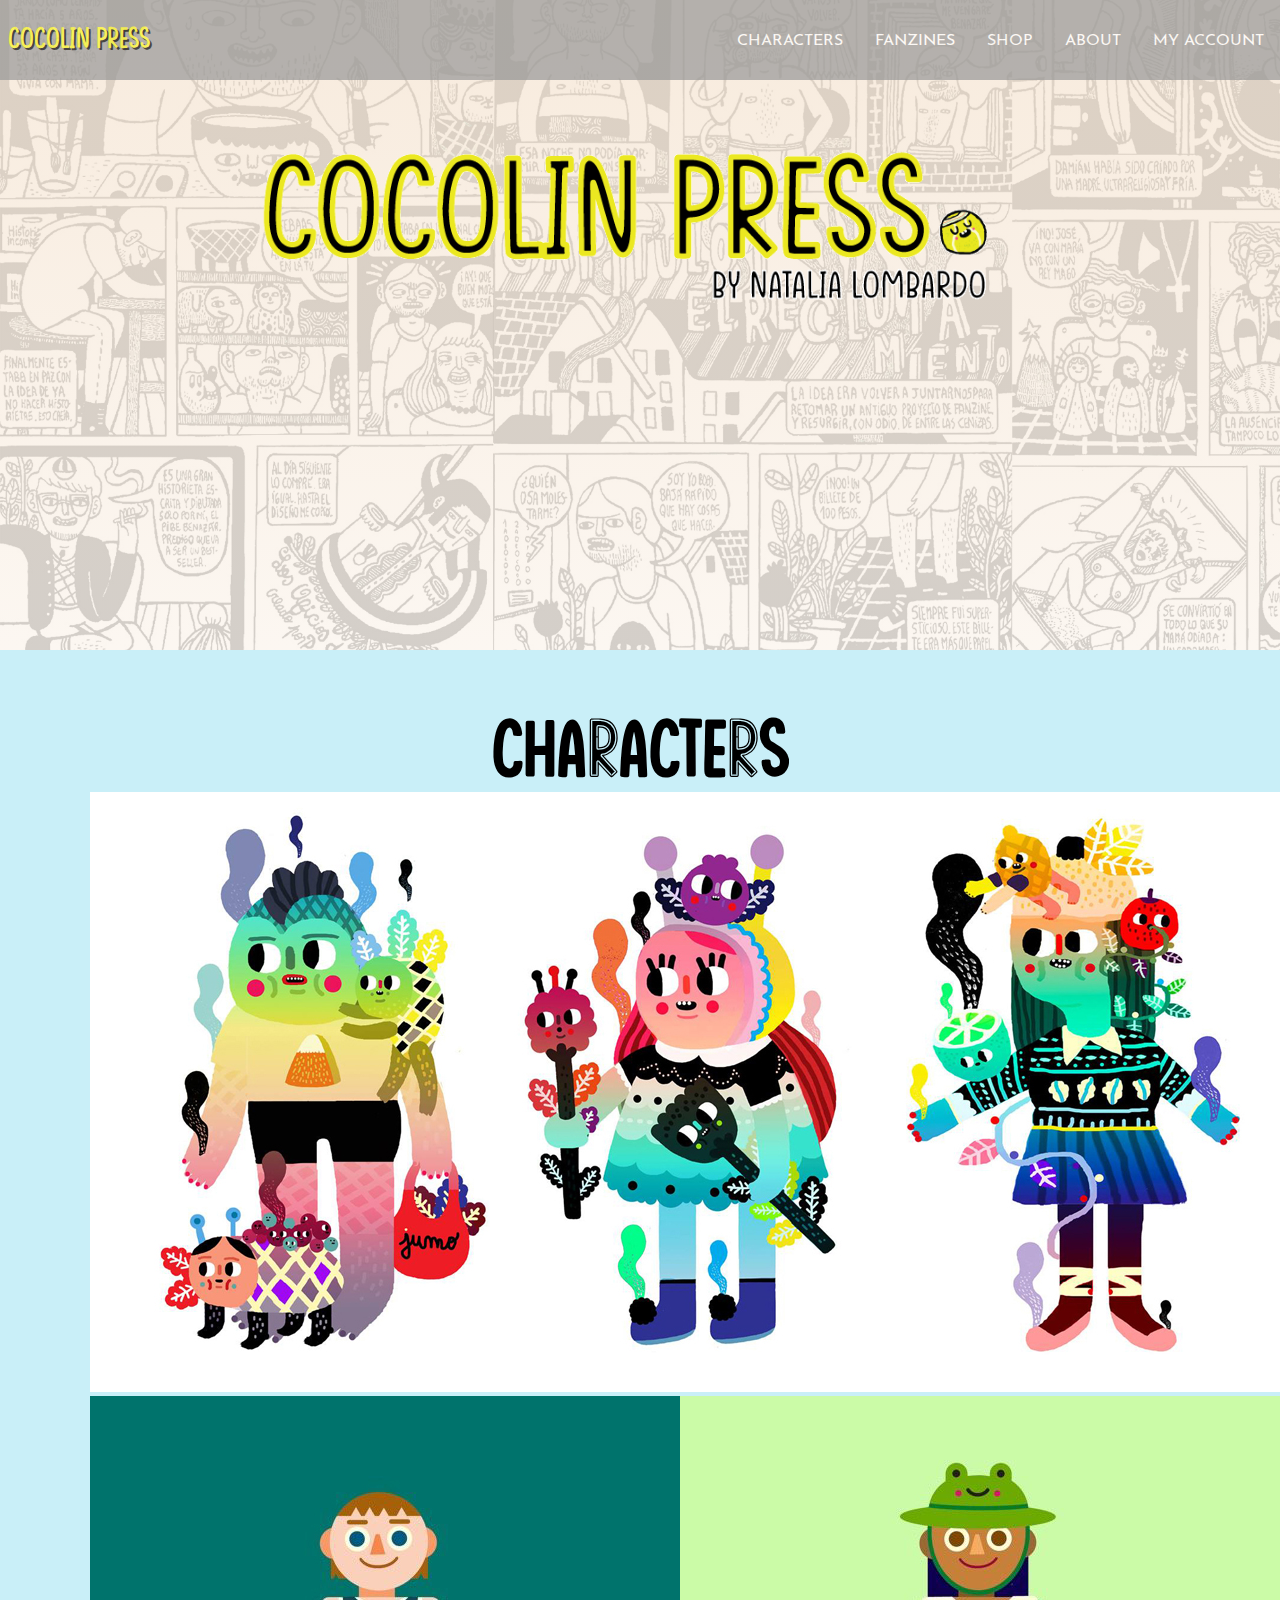
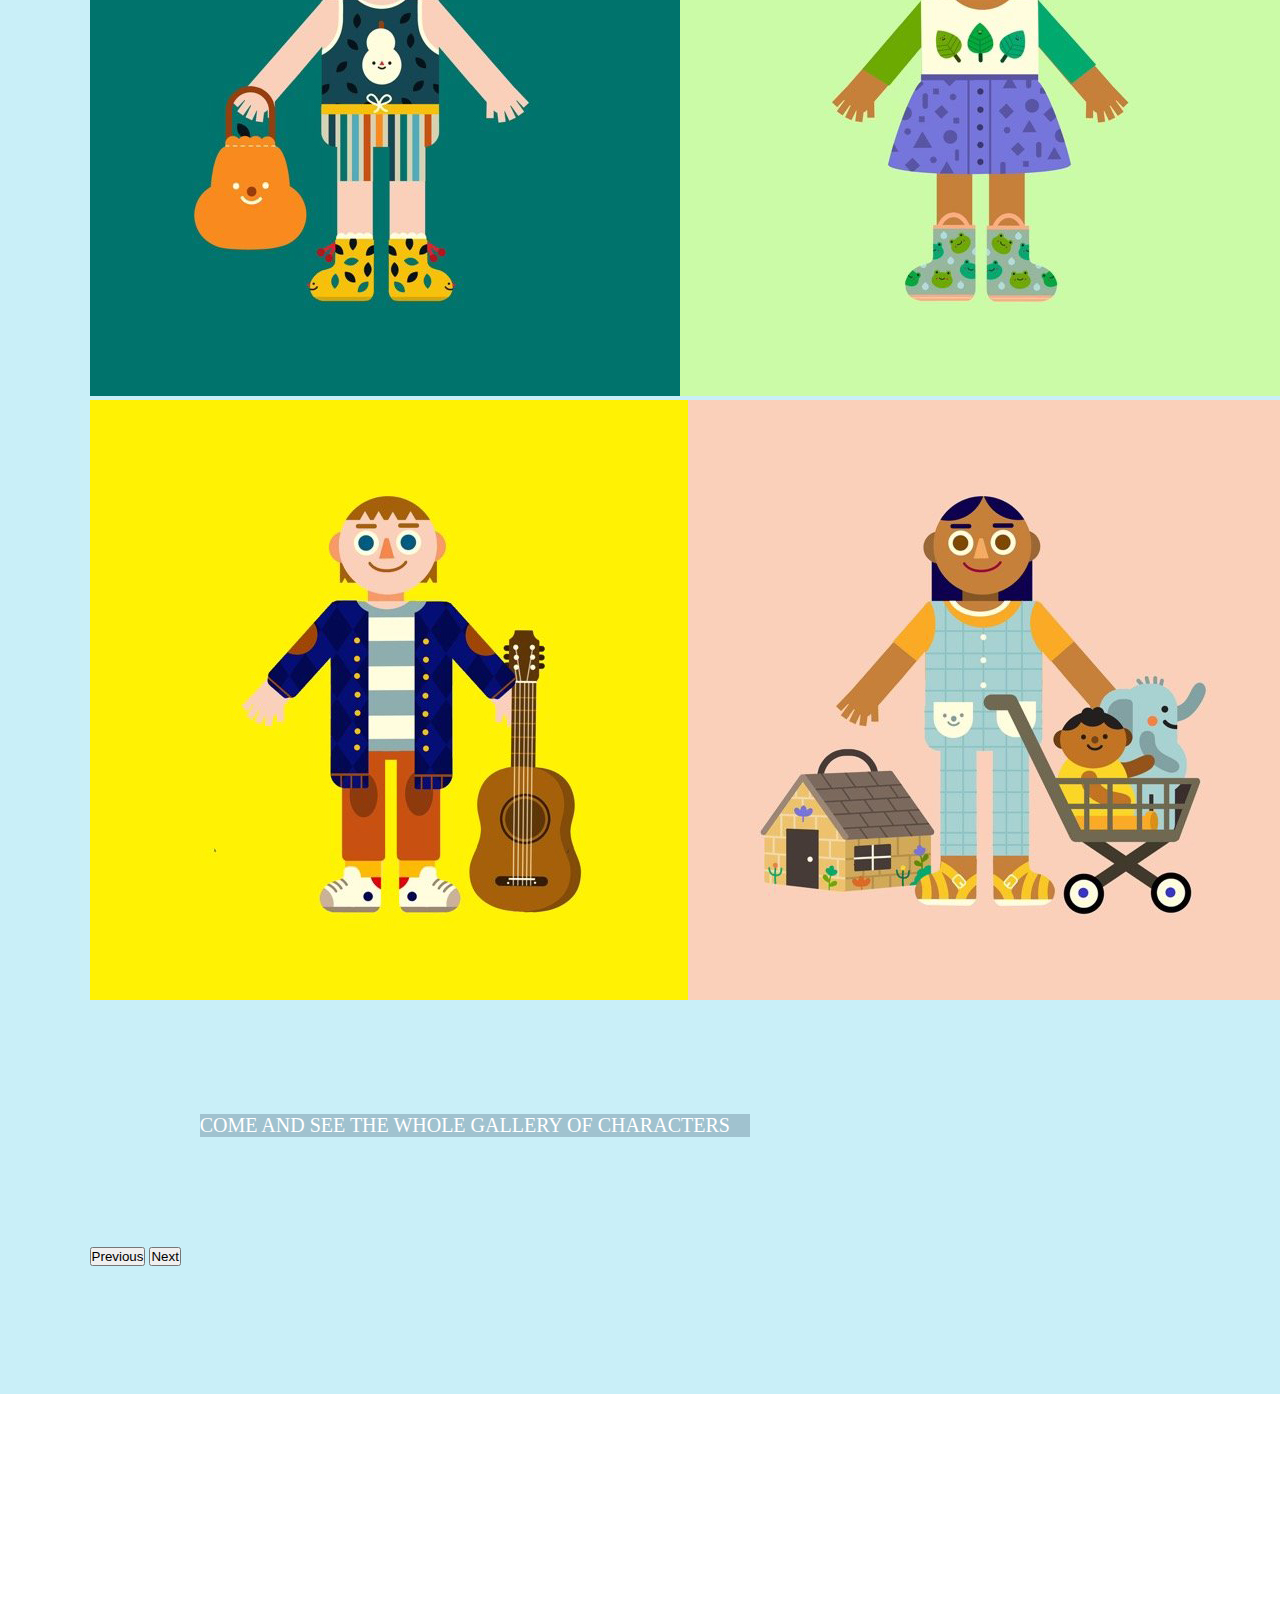
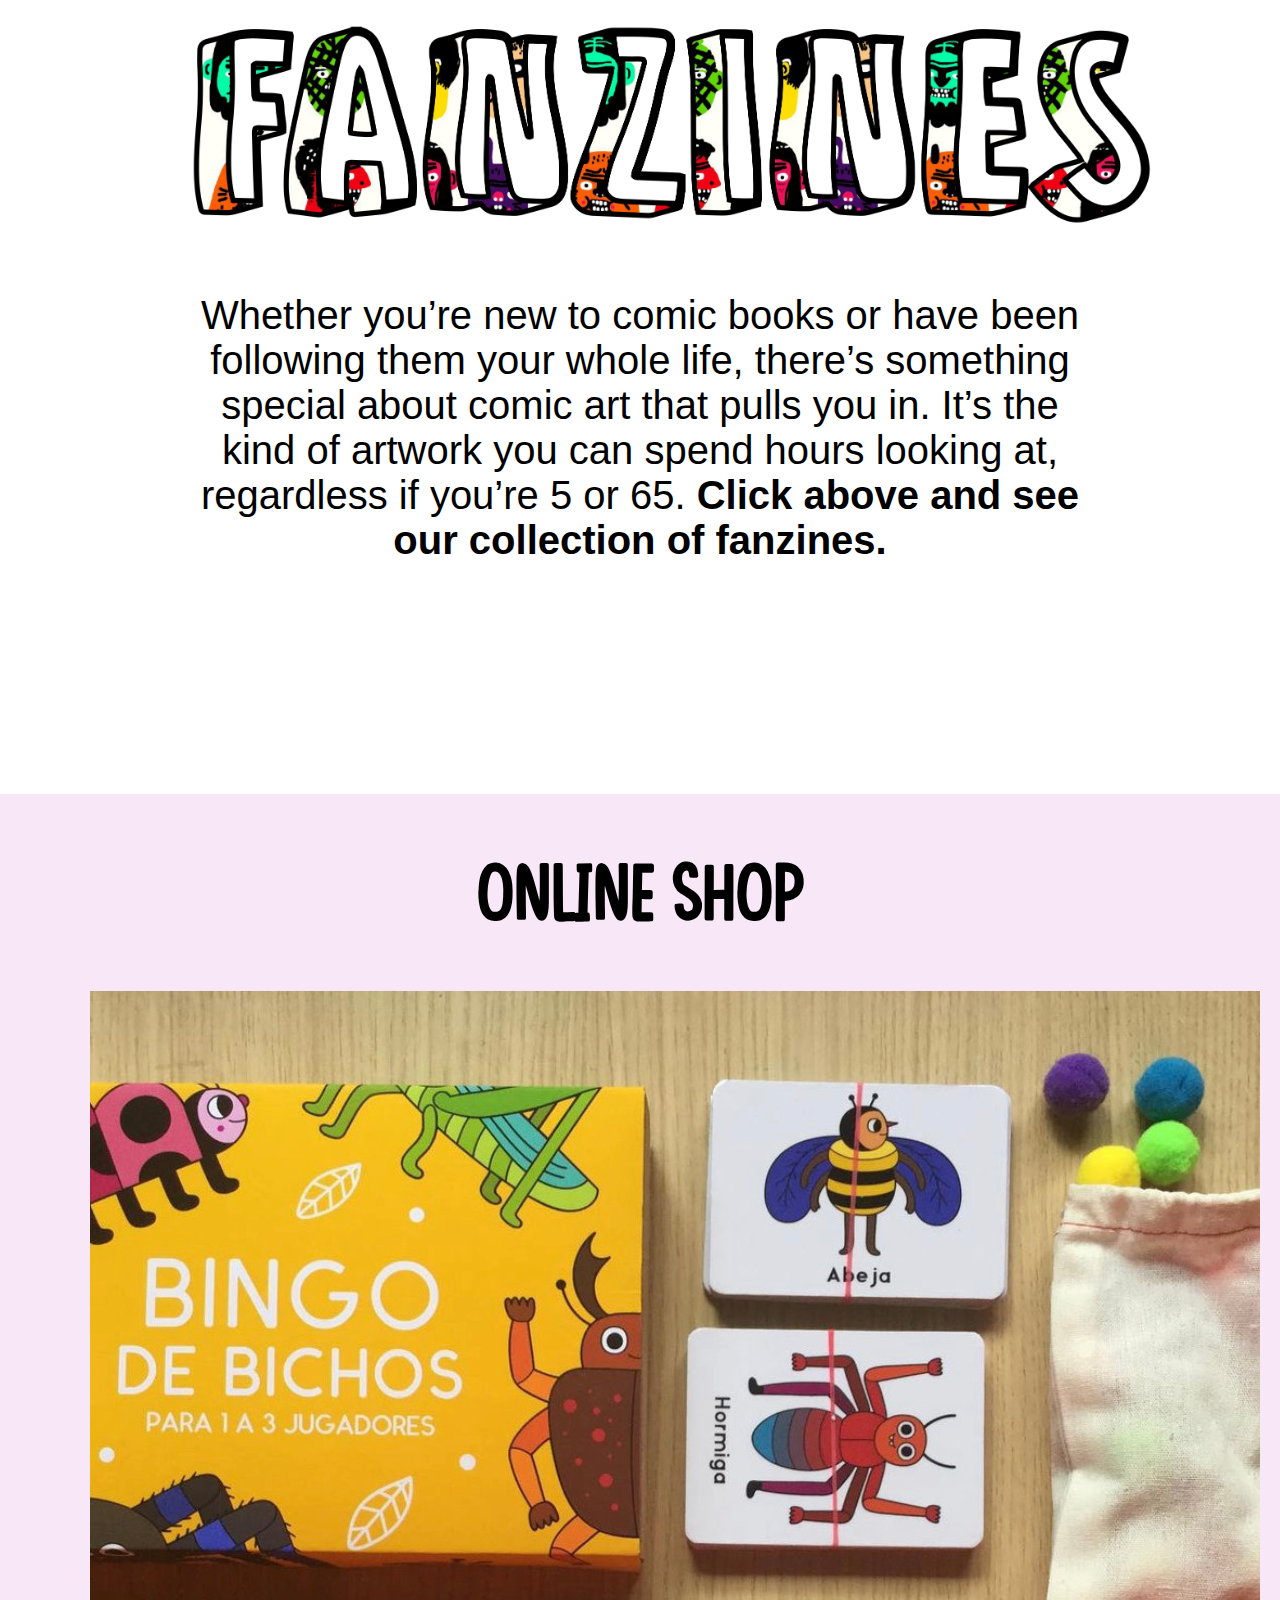
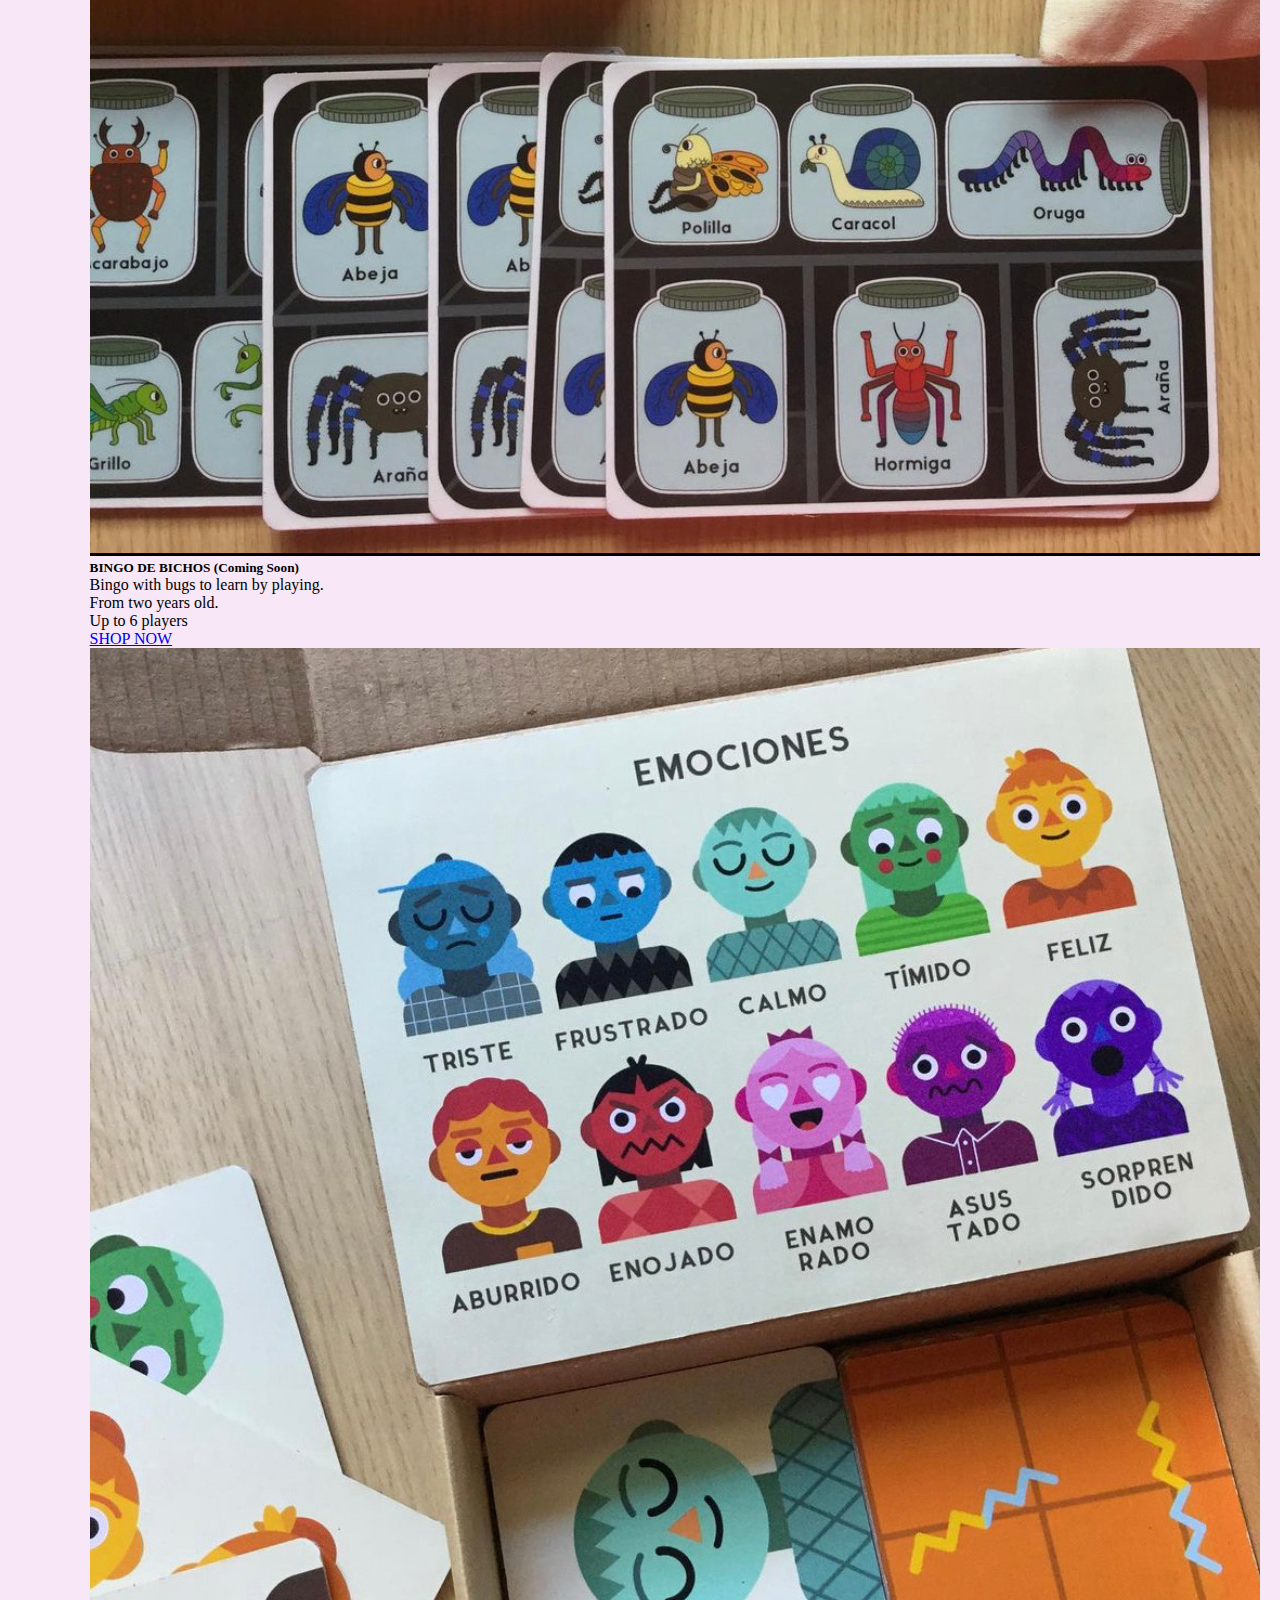
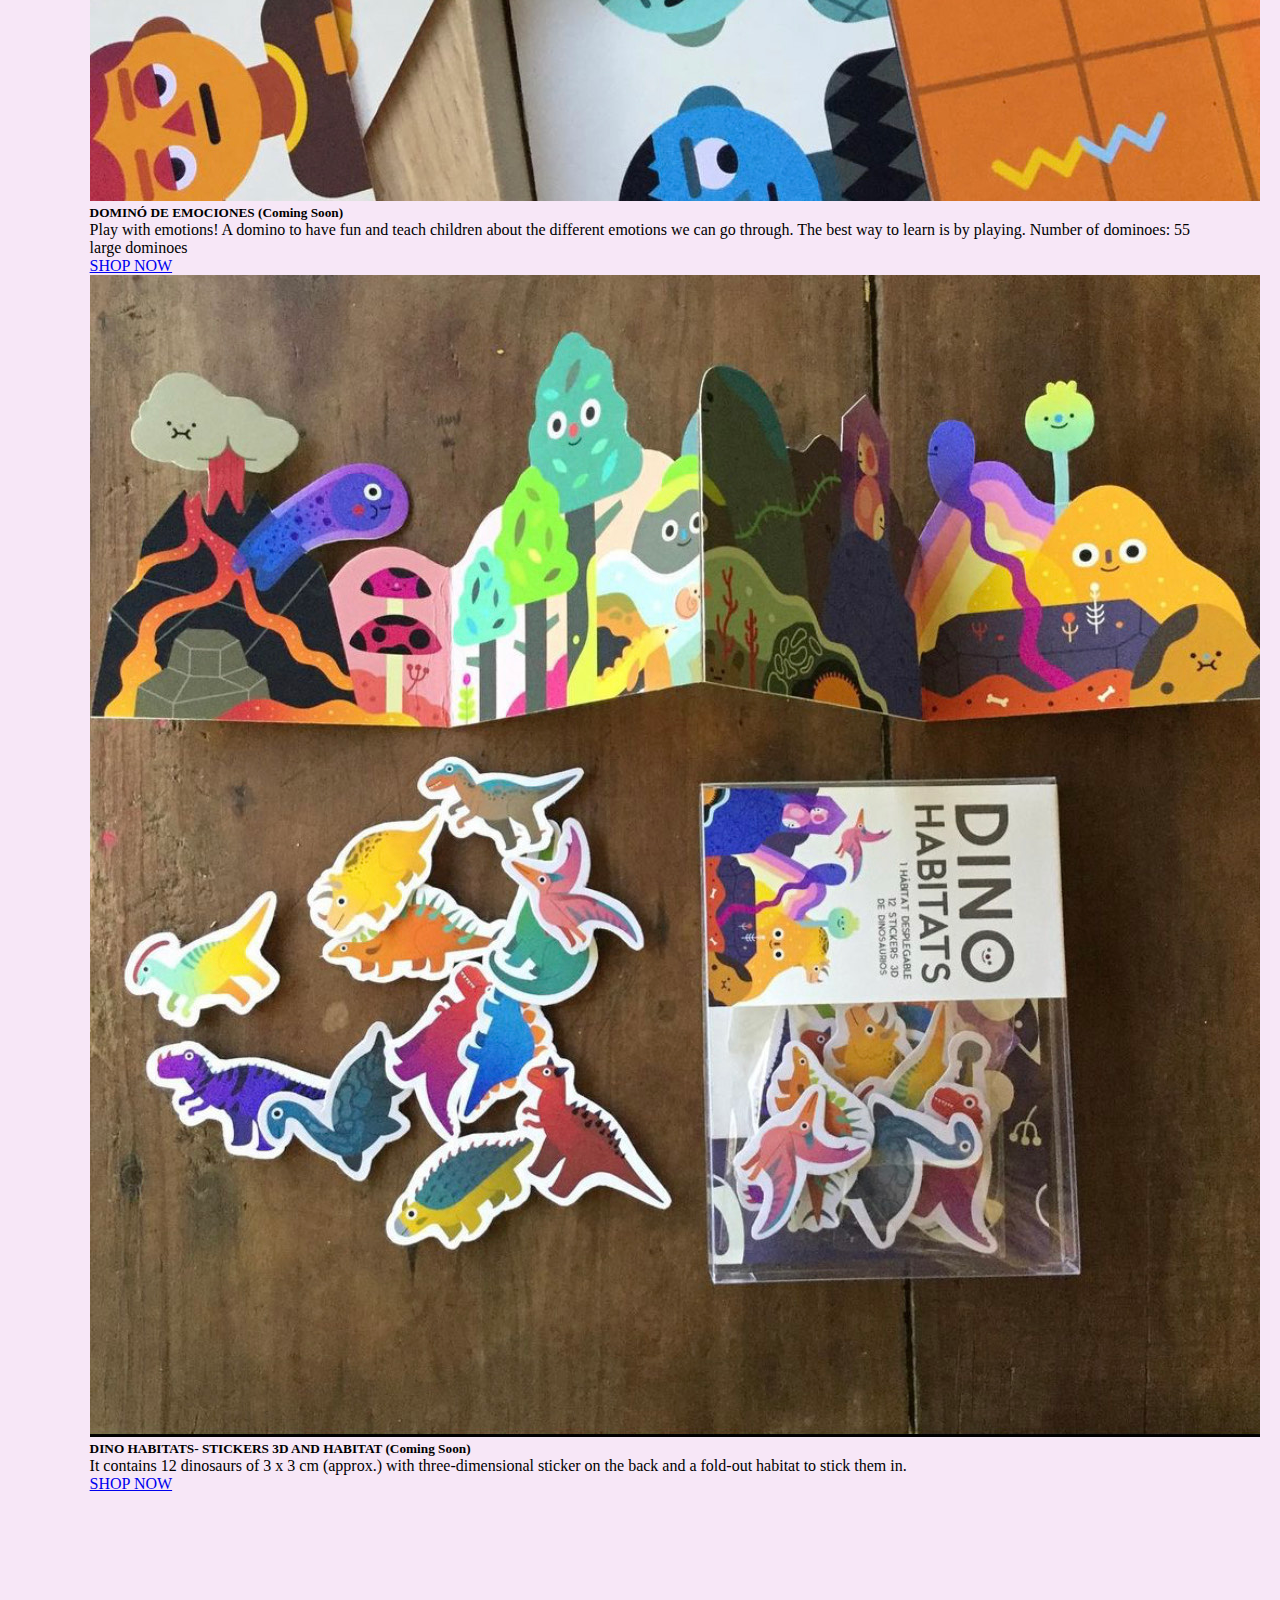
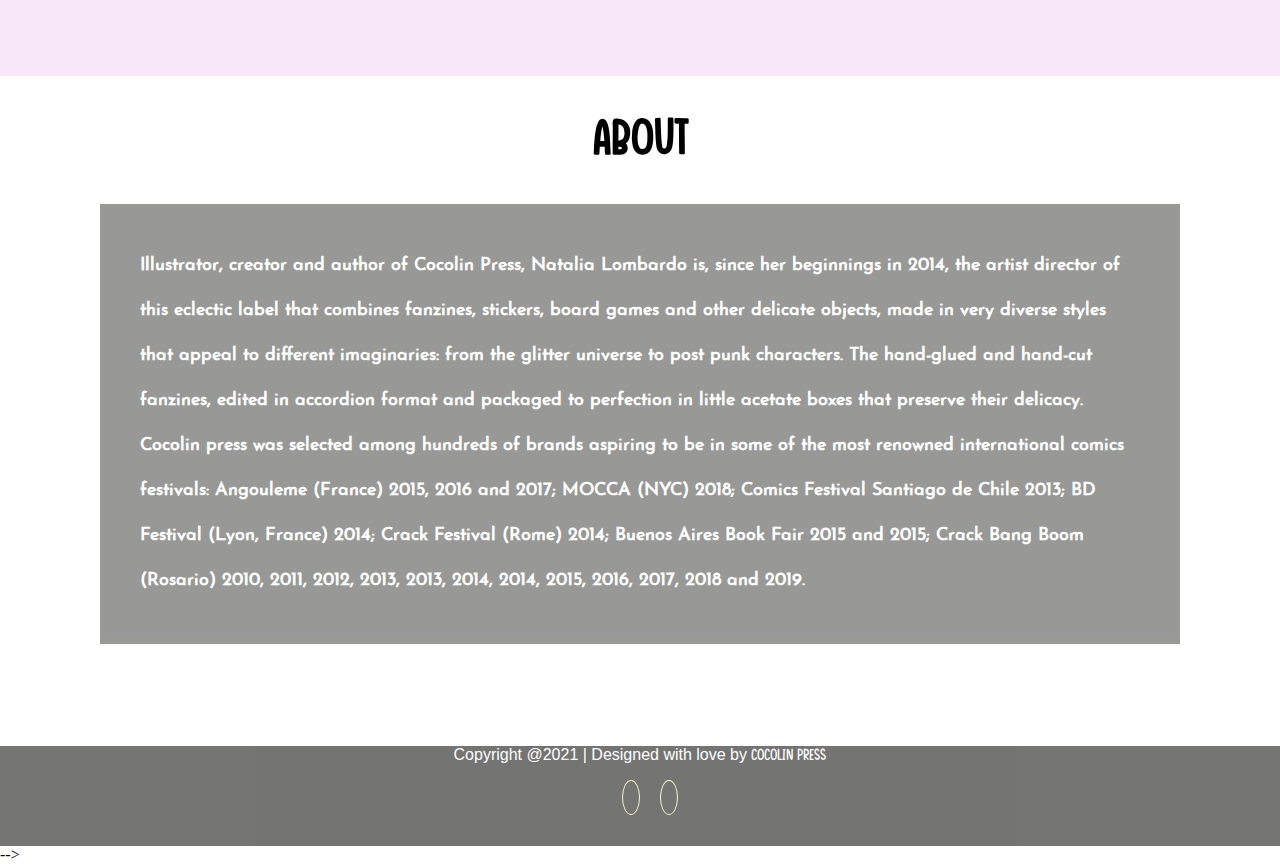
==== commit db2b0361: "tipografías y SEO" ====
--- a/index.html
+++ b/index.html
@@ -279,7 +279,7 @@
 
   <!-- Footer -->
 
-  <!-- <footer>
+  <footer>
   <div class="footer-container">
     <p class="copyright">Copyright @2021 | Designed with love by <a href="index.html">Cocolin Press</a></p>
     
@@ -290,7 +290,7 @@
     </div> 
     </footer> -->
       
-   <!-- Fin Footer -->
+   <!-- Fin Footer
 
     
     <!-- Option 1: Bootstrap Bundle with Popper
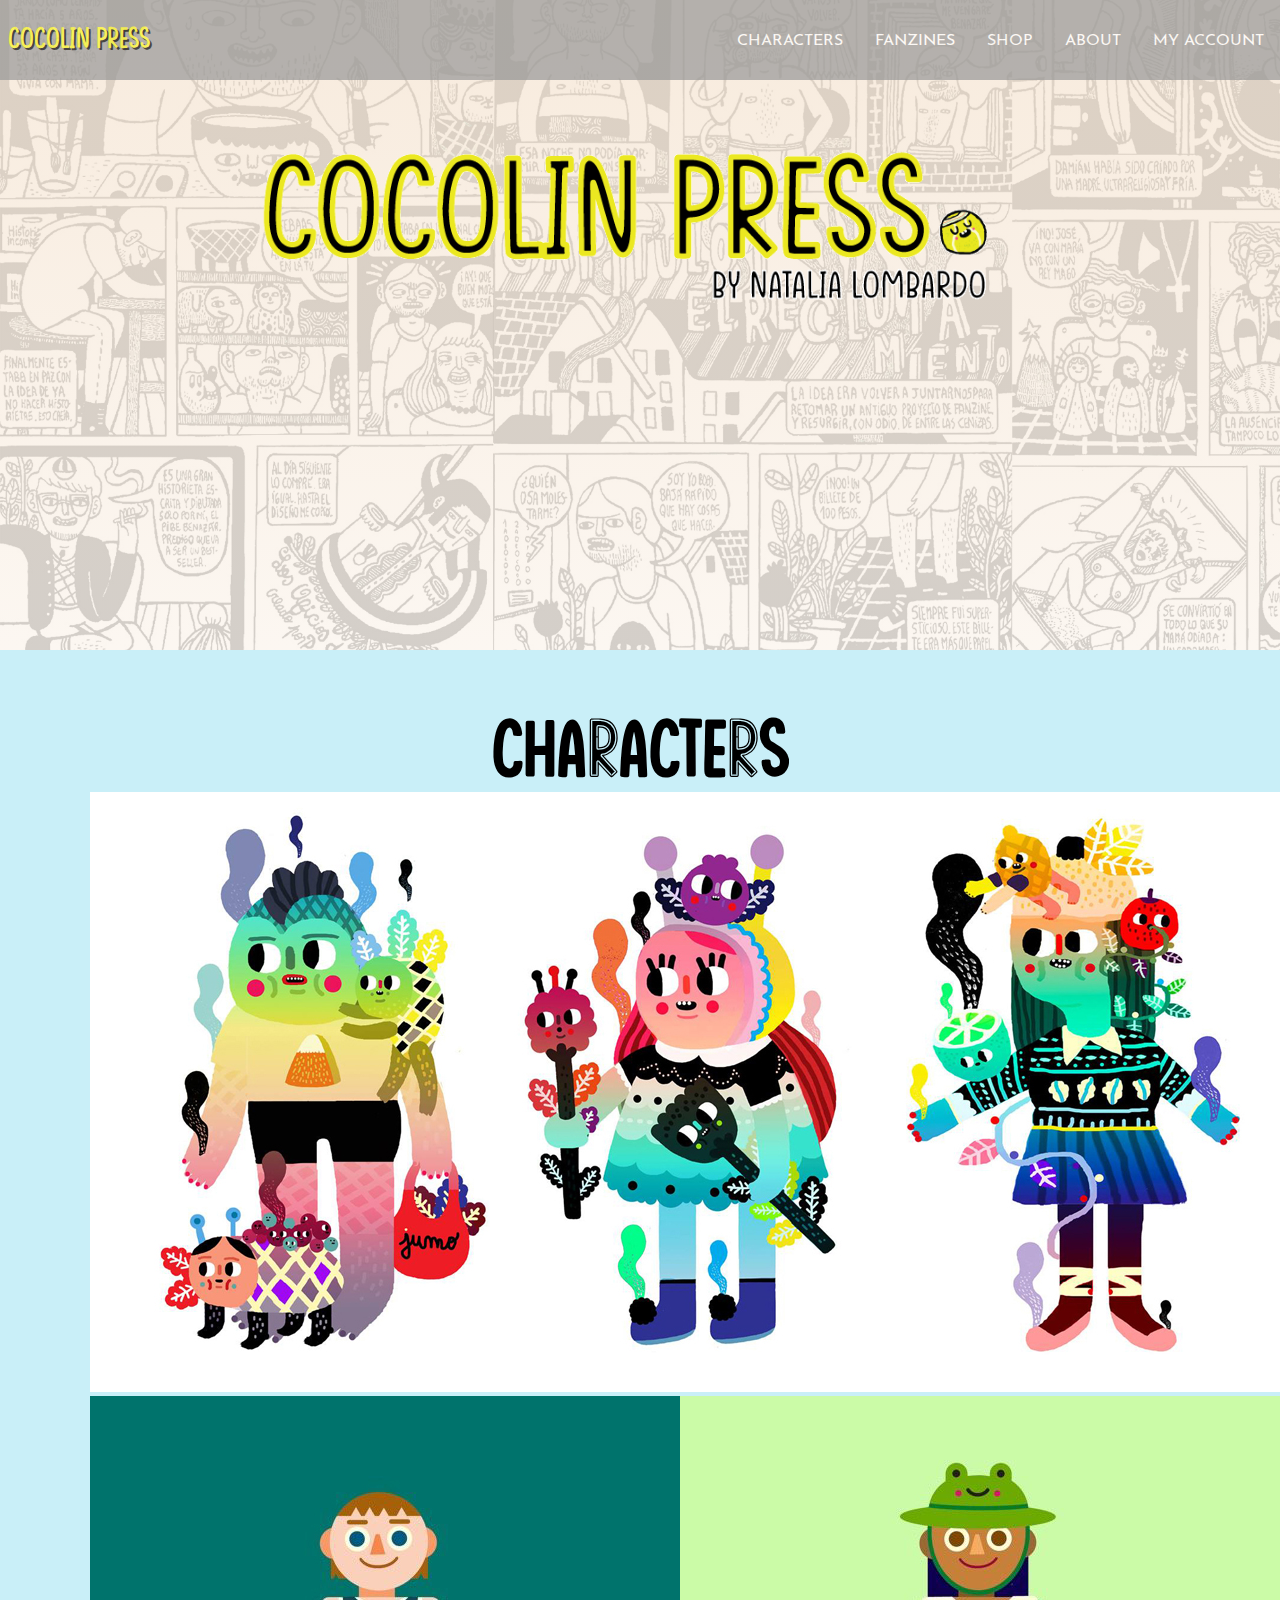
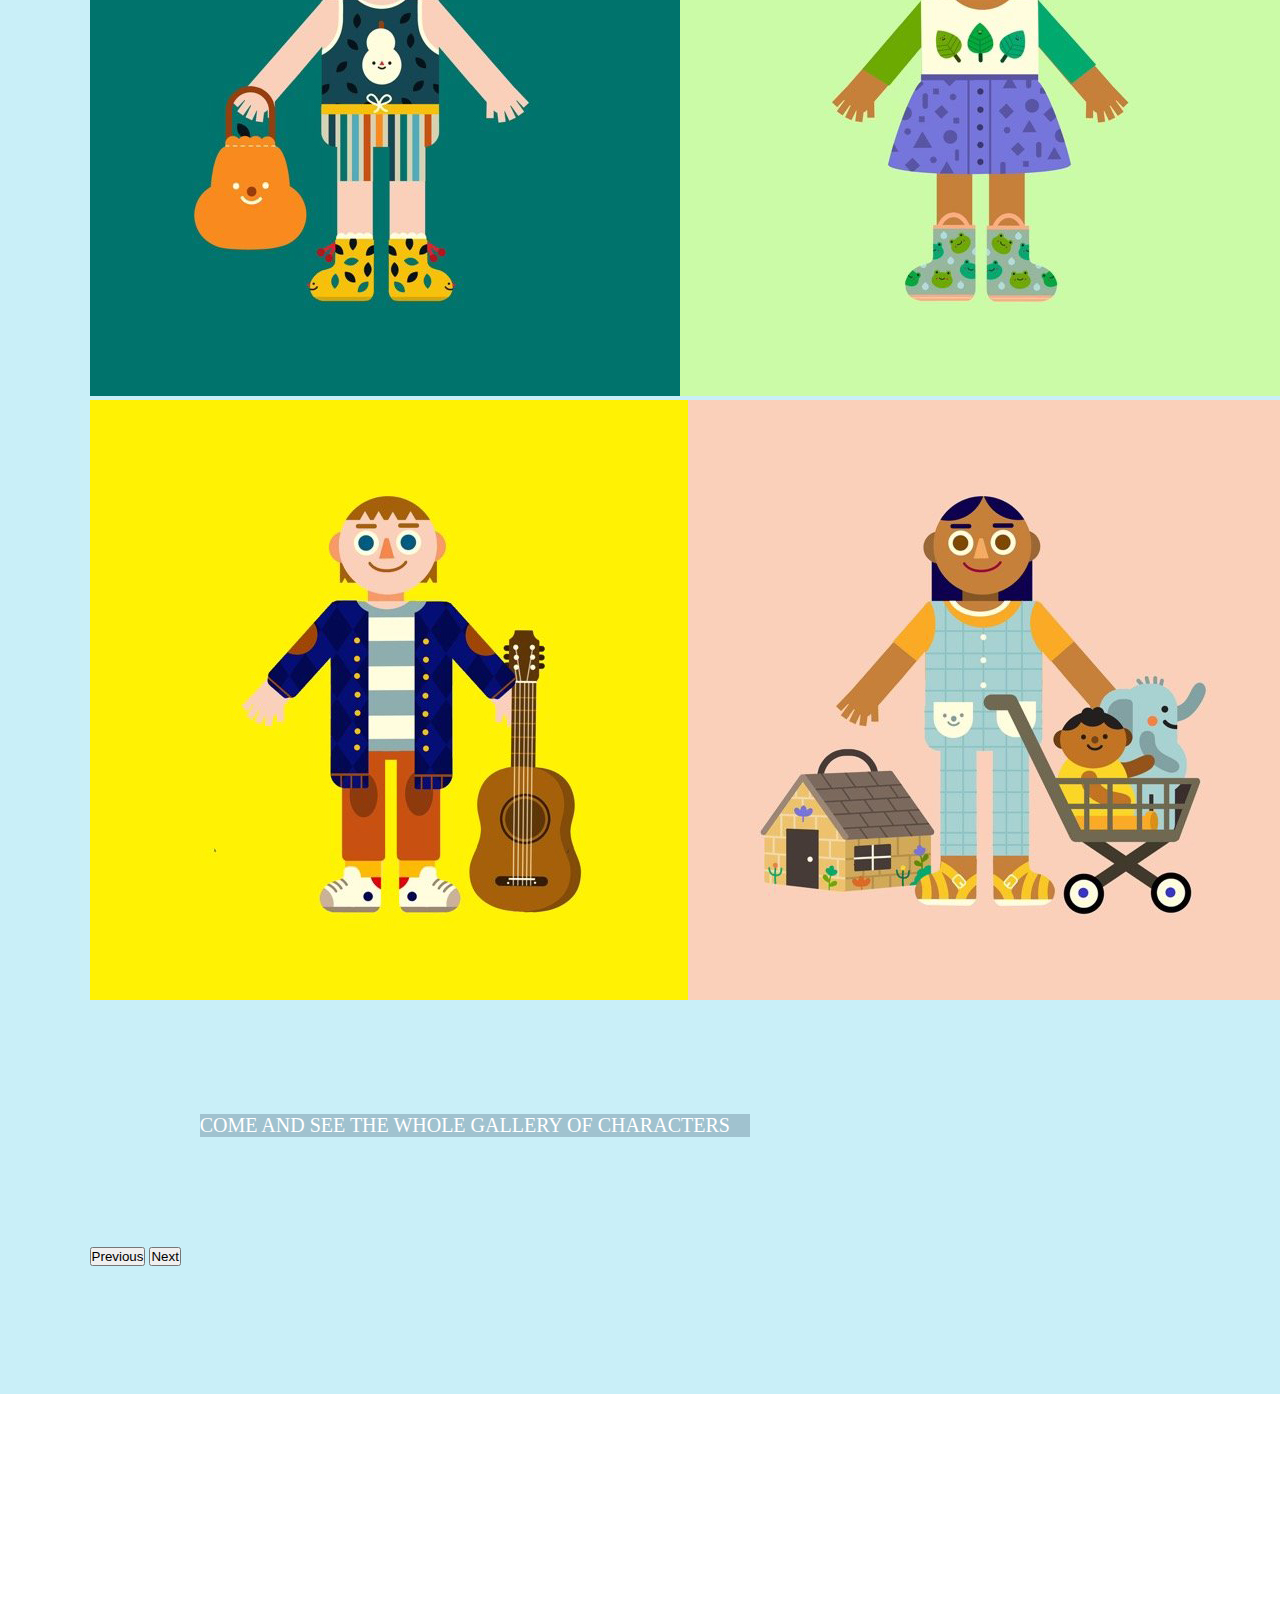
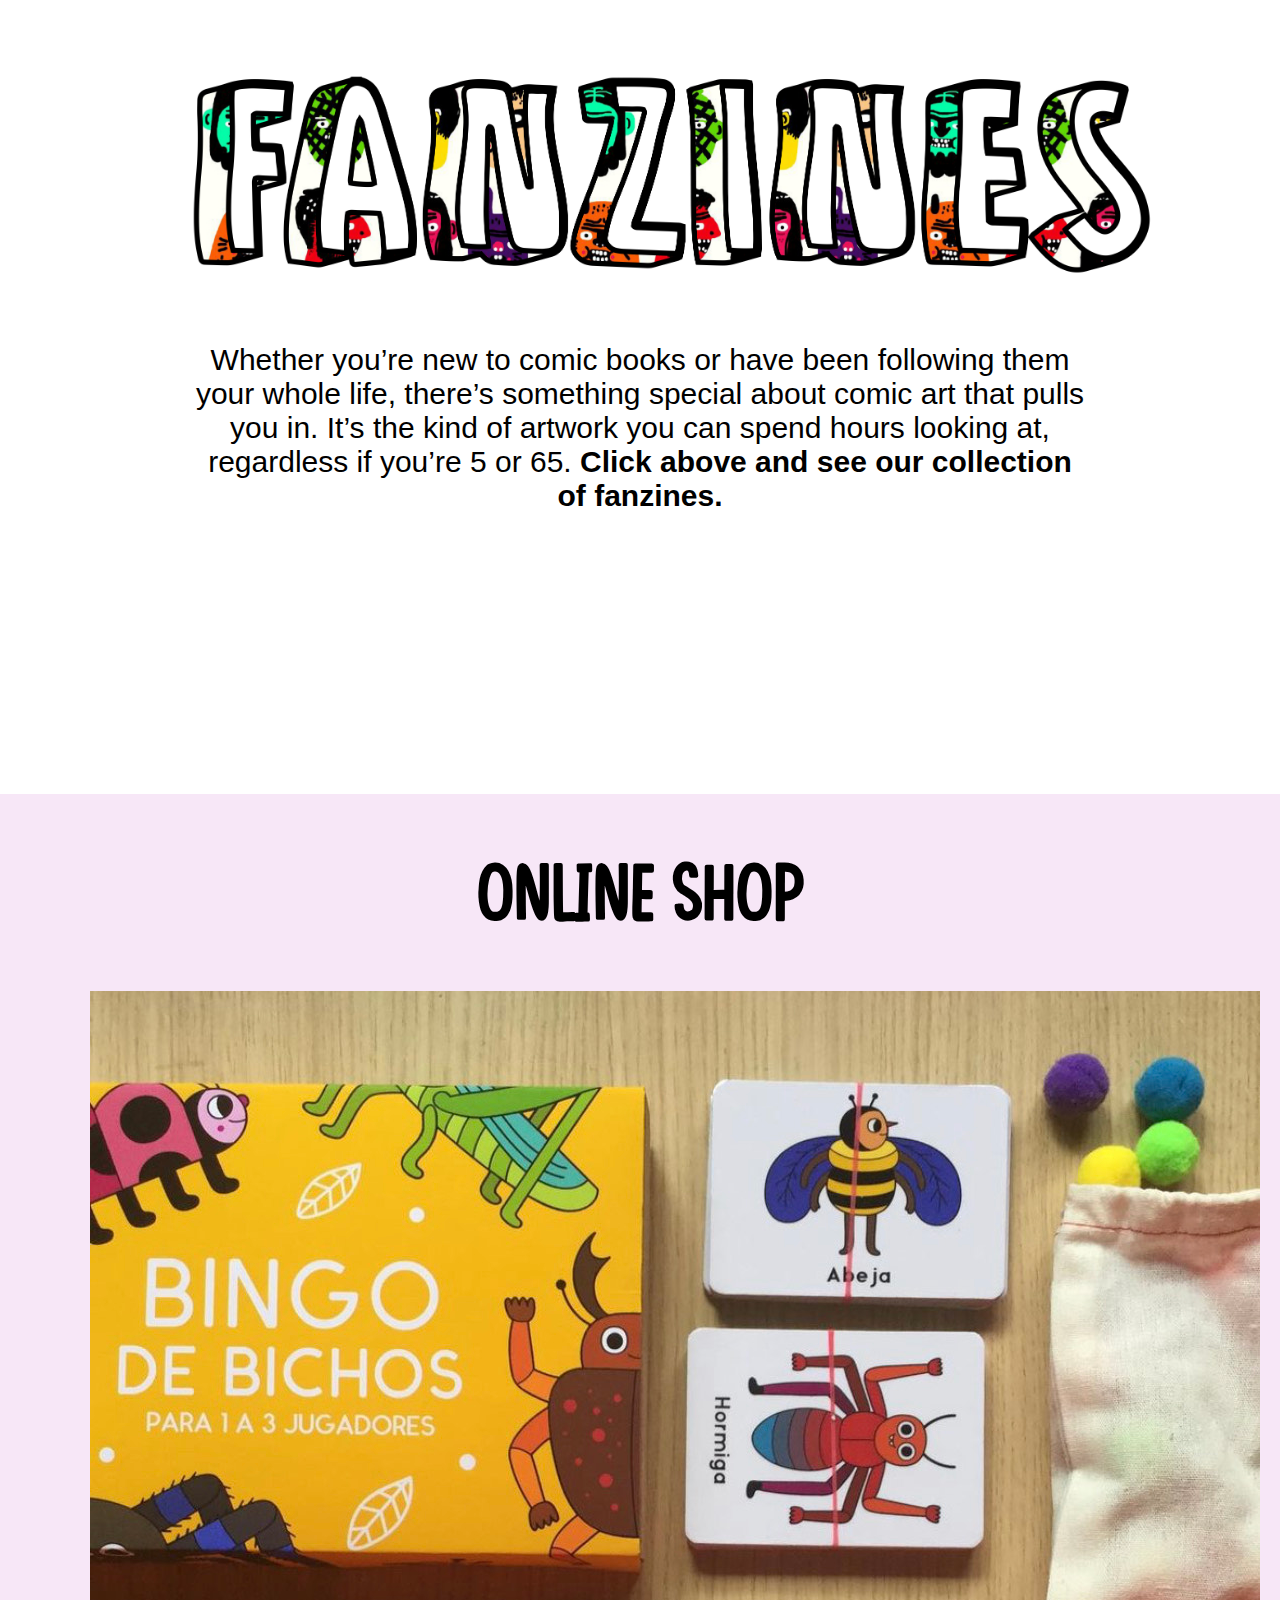
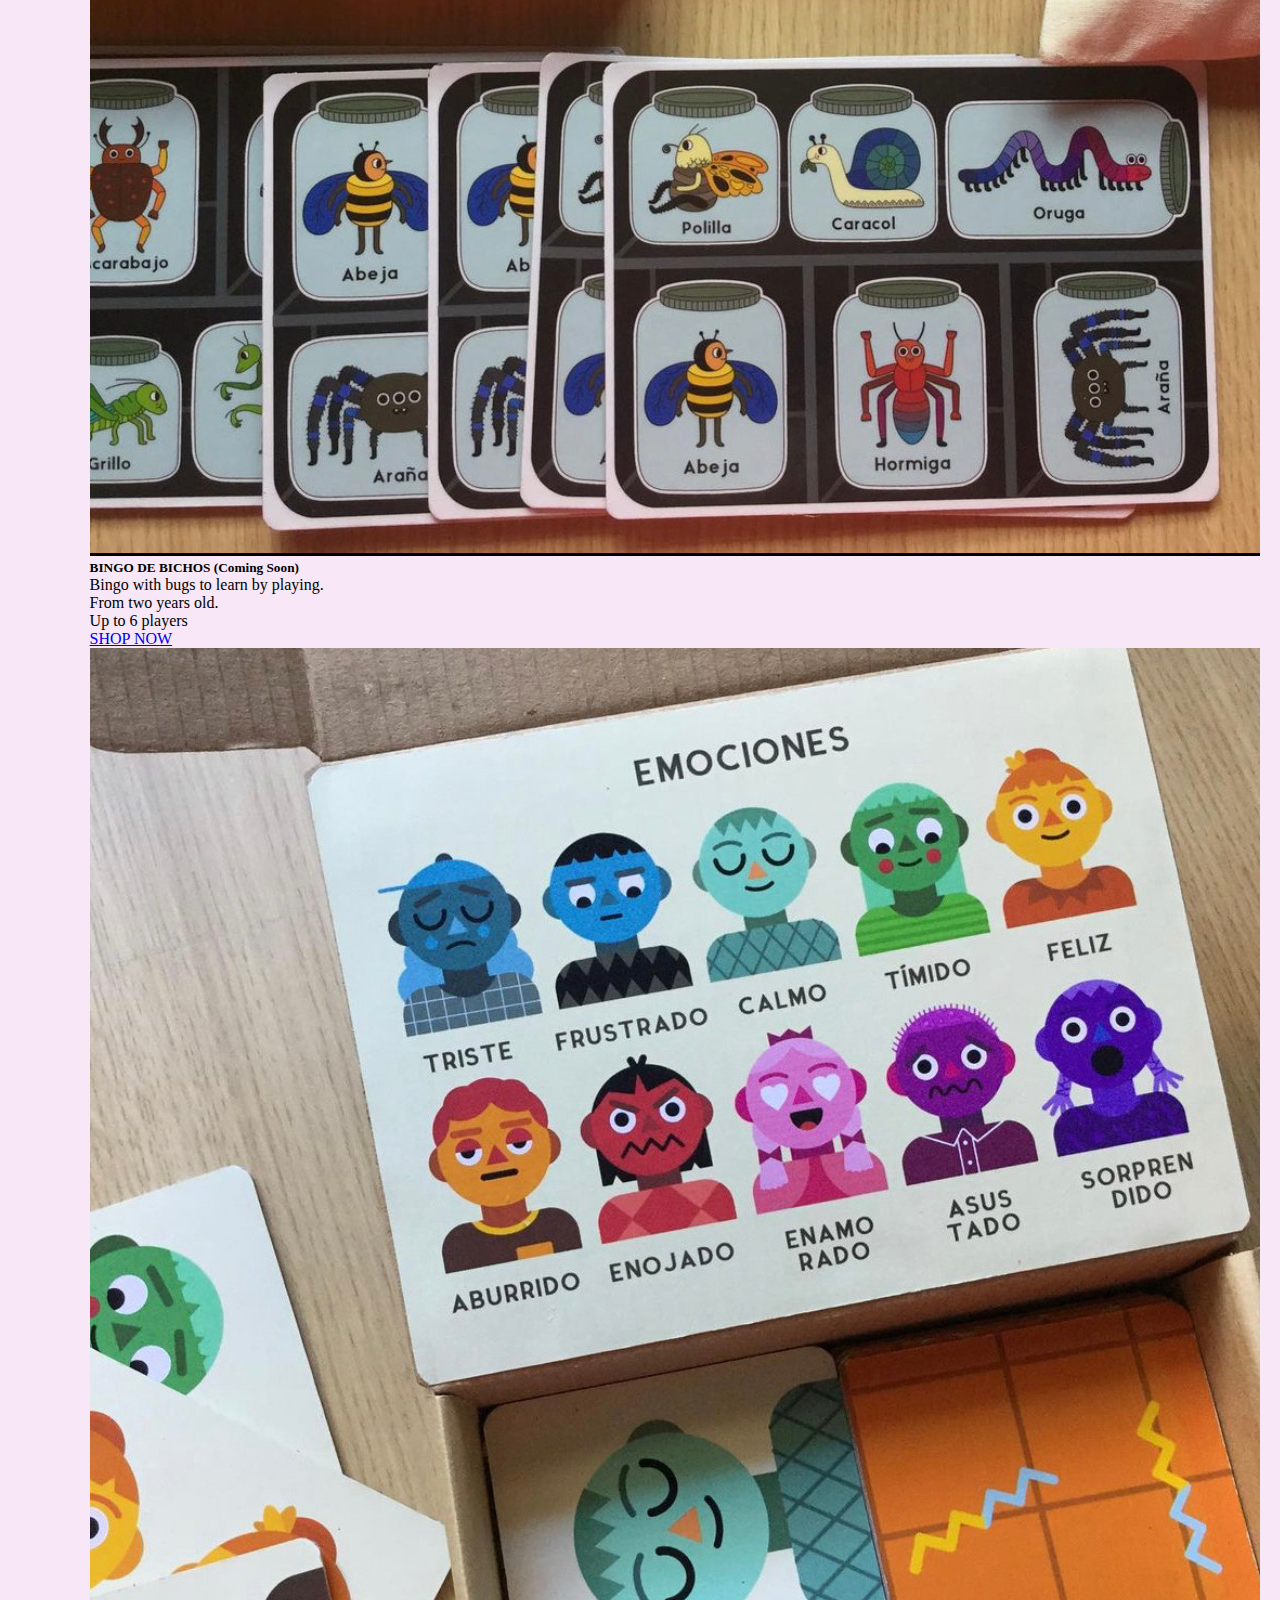
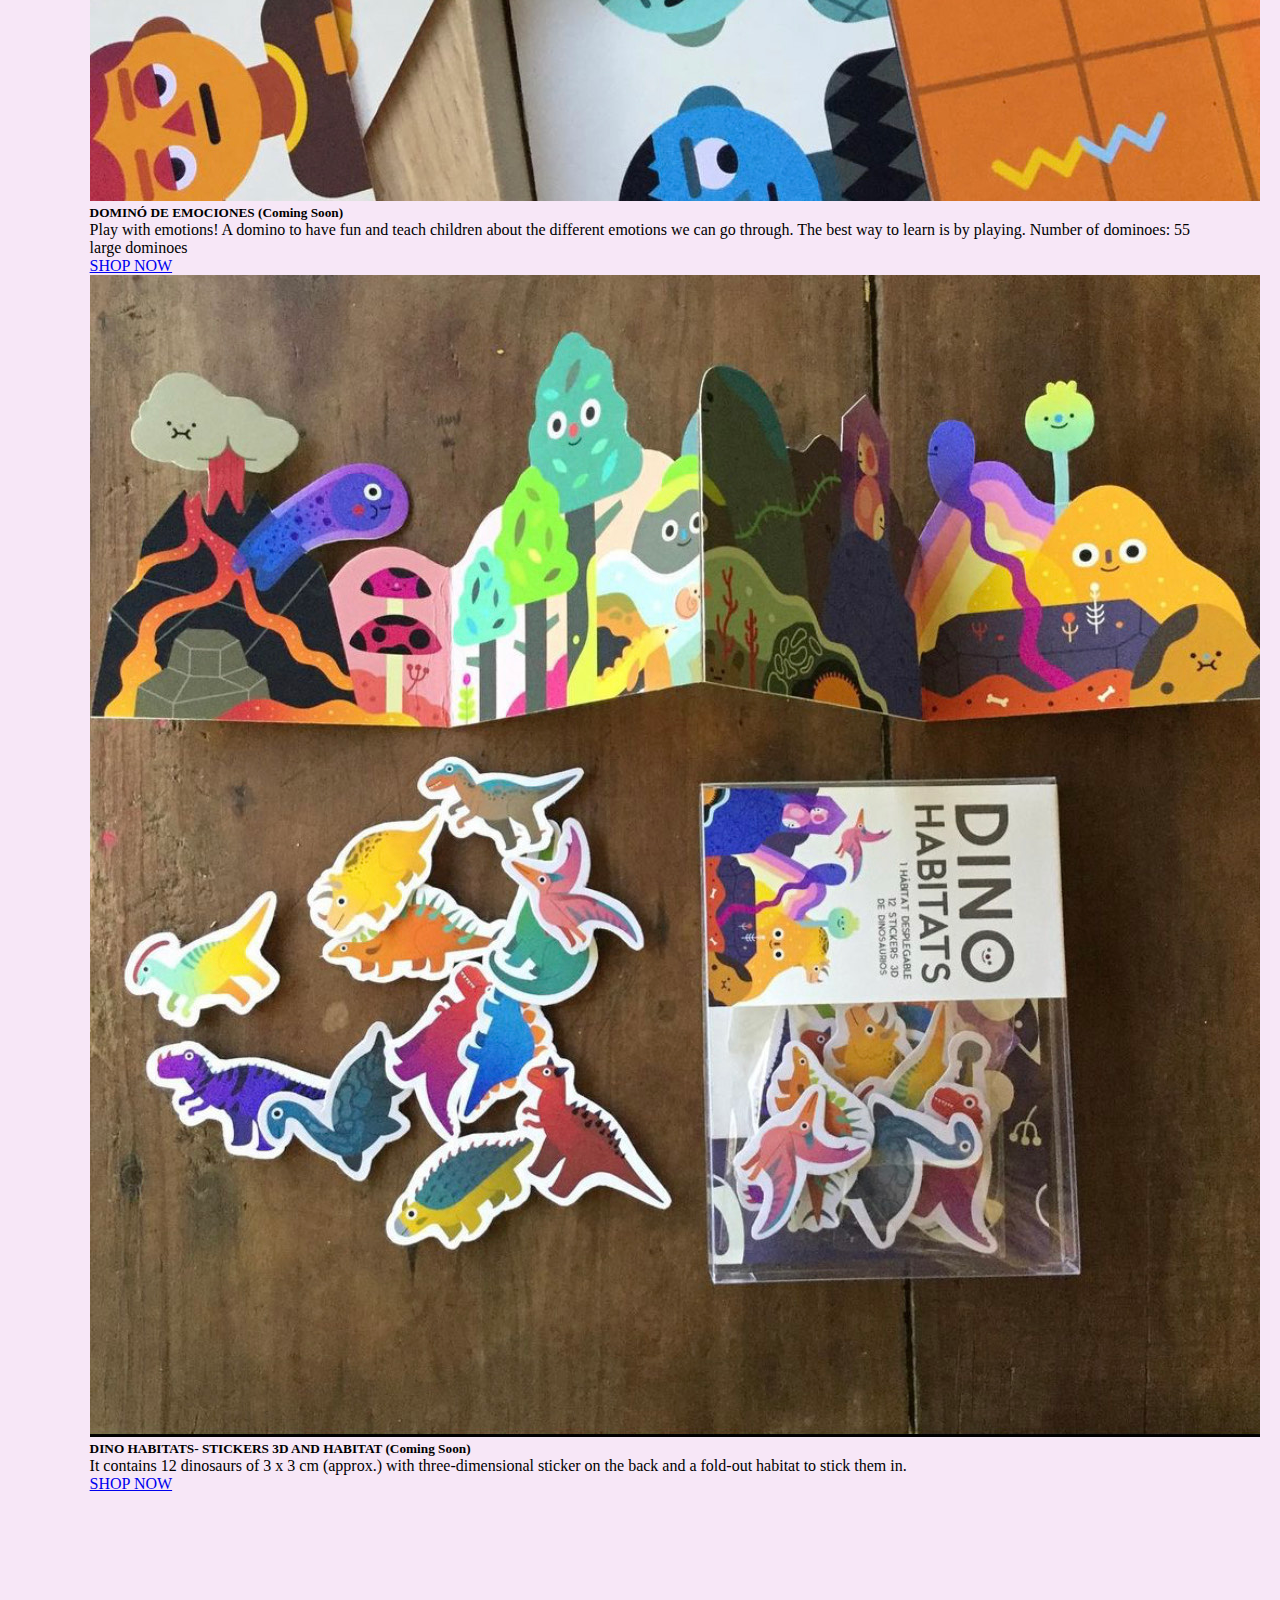
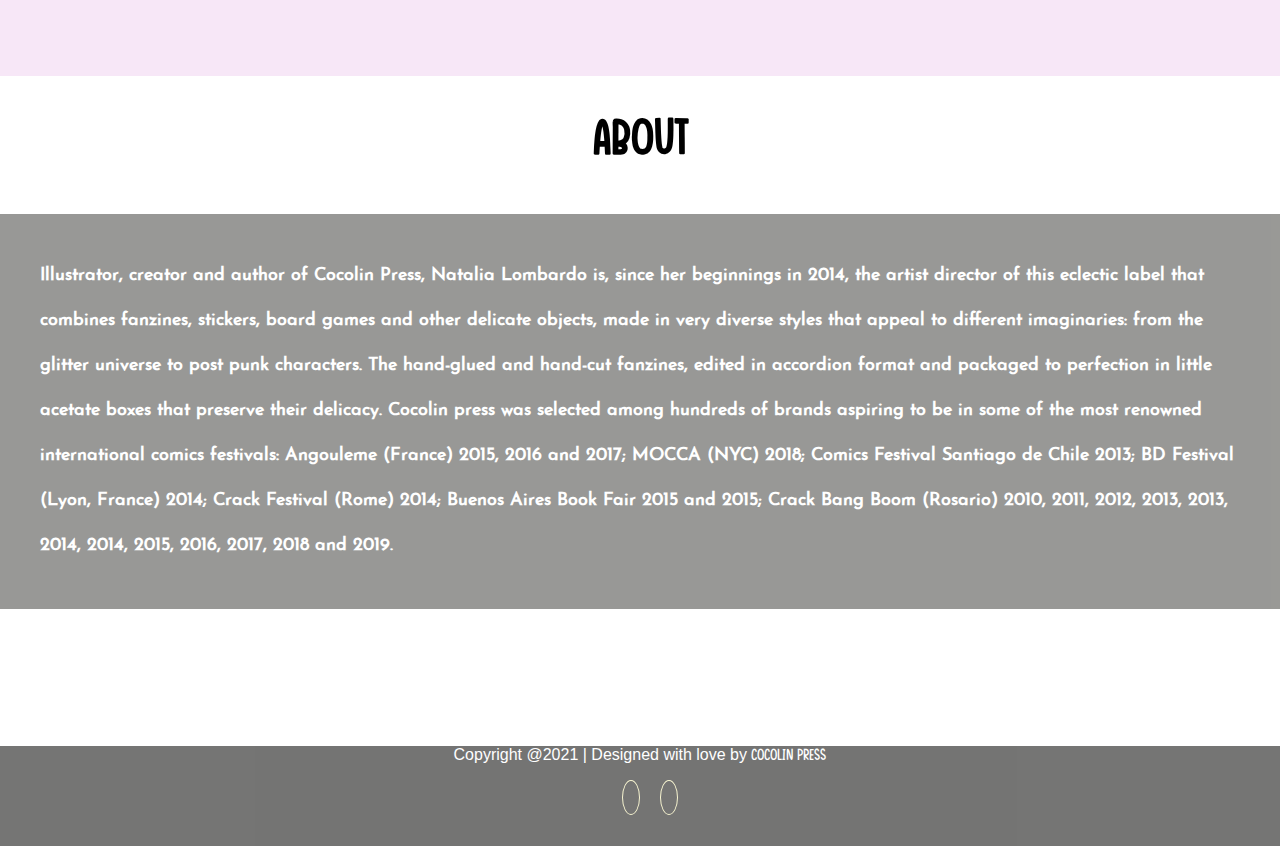
==== commit 7896e59e: "margin about" ====
--- a/index.html
+++ b/index.html
@@ -260,12 +260,12 @@
             games and other delicate objects, made in very diverse styles that appeal to different 
             imaginaries: from the glitter universe to post punk characters.
             The hand-glued and hand-cut fanzines, edited in accordion format and packaged to perfection 
-            in little acetate boxes that preserve their delicacy.  
+            in little acetate boxes that preserve their delicacy.
             Cocolin press was selected among hundreds of brands aspiring to be in some of the most 
             renowned international comics festivals: Angouleme (France) 2015, 2016 and 2017; 
             MOCCA (NYC) 2018; Comics Festival Santiago de Chile 2013; BD Festival (Lyon, France) 2014;
             Crack Festival (Rome) 2014; Buenos Aires Book Fair 2015 and 2015; Crack Bang Boom (Rosario) 
-            2010, 2011, 2012, 2013, 2013, 2014, 2014, 2015, 2016, 2017, 2018 and 2019.
+            2010, 2011, 2012, 2013, 2013, 2014, 2014, 2015, 2016, 2017, 2018 and 2019. 
           </p>
         </div>
         </div>
@@ -288,9 +288,9 @@
     <li><a href="https://www.instagram.com/cocolinpress/"><i class="fab fa-instagram"></i></a></li>
     </ul>
     </div> 
-    </footer> -->
+    </footer> 
       
-   <!-- Fin Footer
+   <!-- Fin Footer -->
 
     
     <!-- Option 1: Bootstrap Bundle with Popper
--- a/style.css
+++ b/style.css
@@ -32,6 +32,7 @@
   background-color: rgb(151, 151, 151);
   opacity: 0.7;
   z-index: 99999;
+  flex-wrap: wrap;
 }
 
 .logo-header a {
@@ -168,7 +169,7 @@
   padding-right: 15%;
   padding-left: 15%;
   font-family: Arial, Helvetica, sans-serif;
-  font-size: 40px;
+  font-size: 30px;
 }
 /* Fin Fanzine */
 
@@ -215,14 +216,14 @@
   text-transform: uppercase;
 }
 
-.text-about {
-  margin: 40px 100px 40px 100px;
+.text-about{
+  margin-top: 50px;
   background-color: #6d6d6a;
   opacity: 0.7;
   font-size: 18px;
   padding: 40px;
   display: flex;
-  text-align: center;
+  text-align: justify;
   justify-content: space-around;
   font-weight: bold;
   color: white;
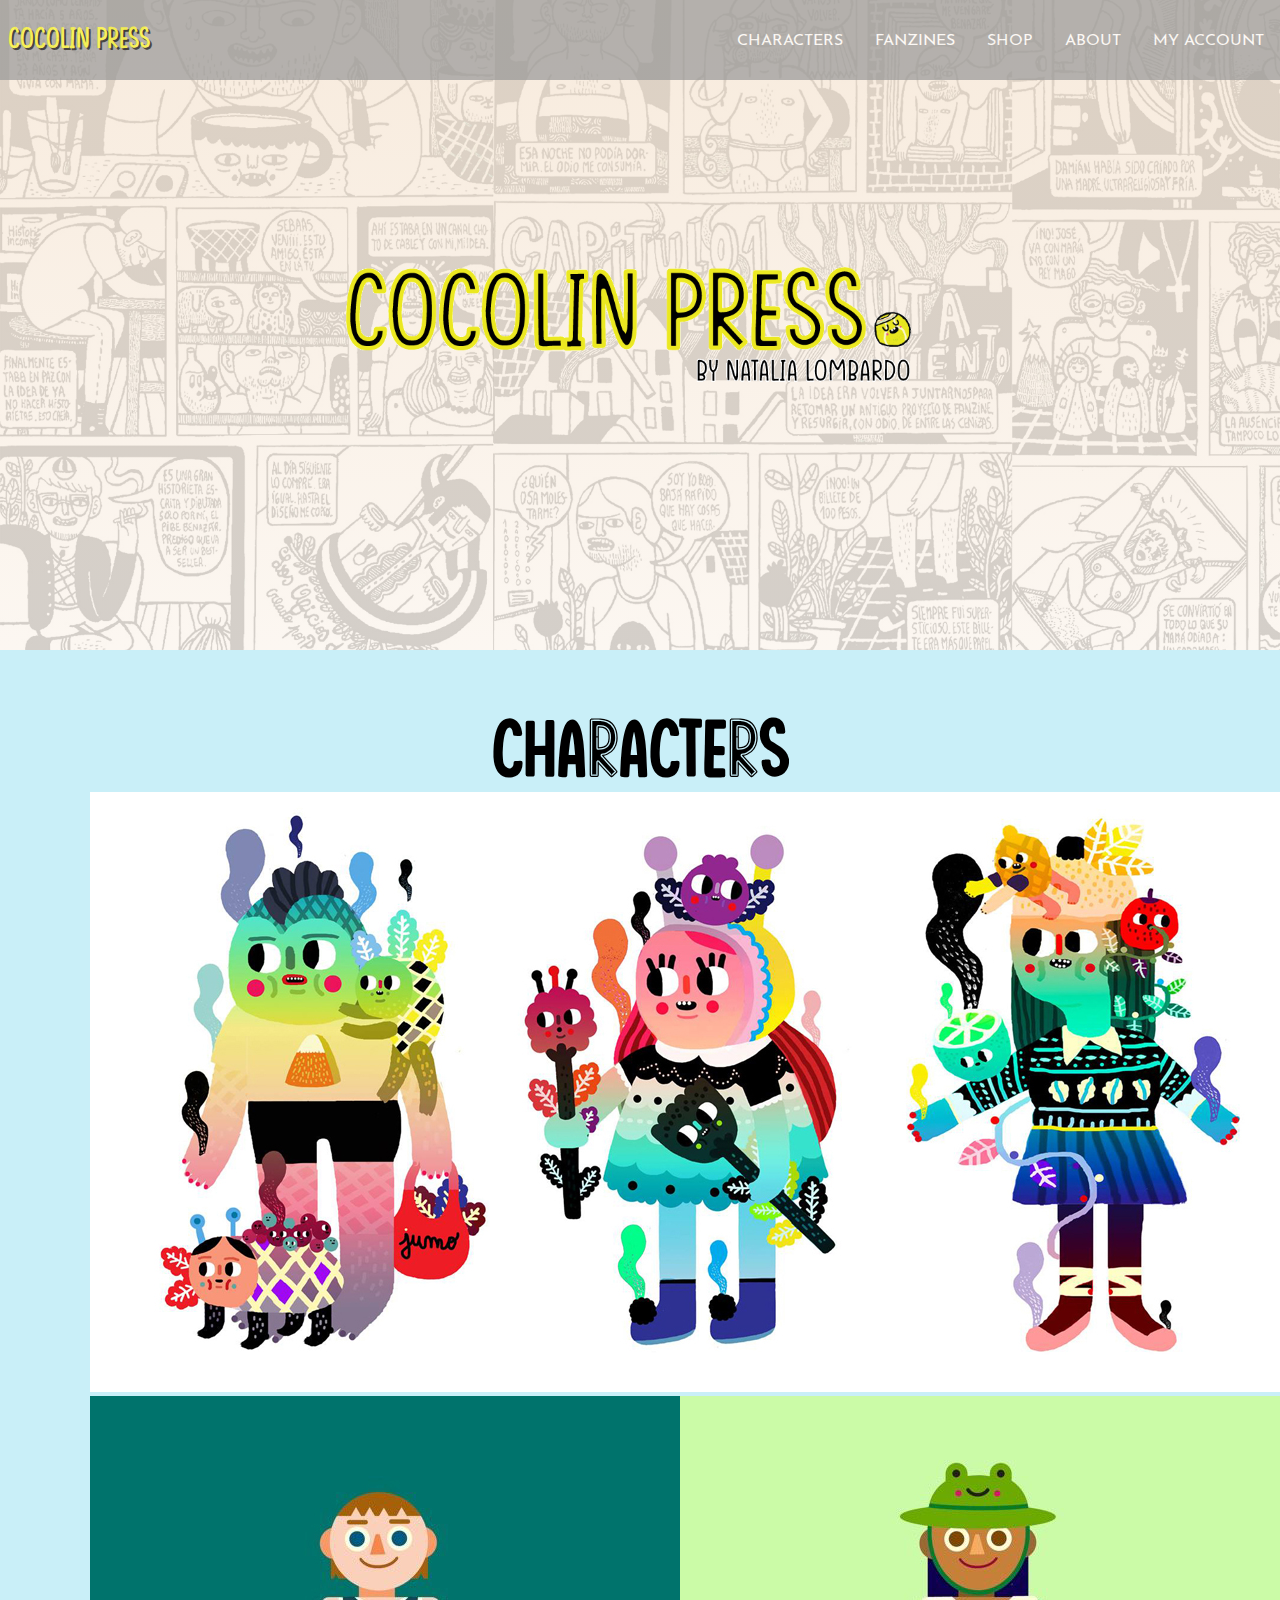
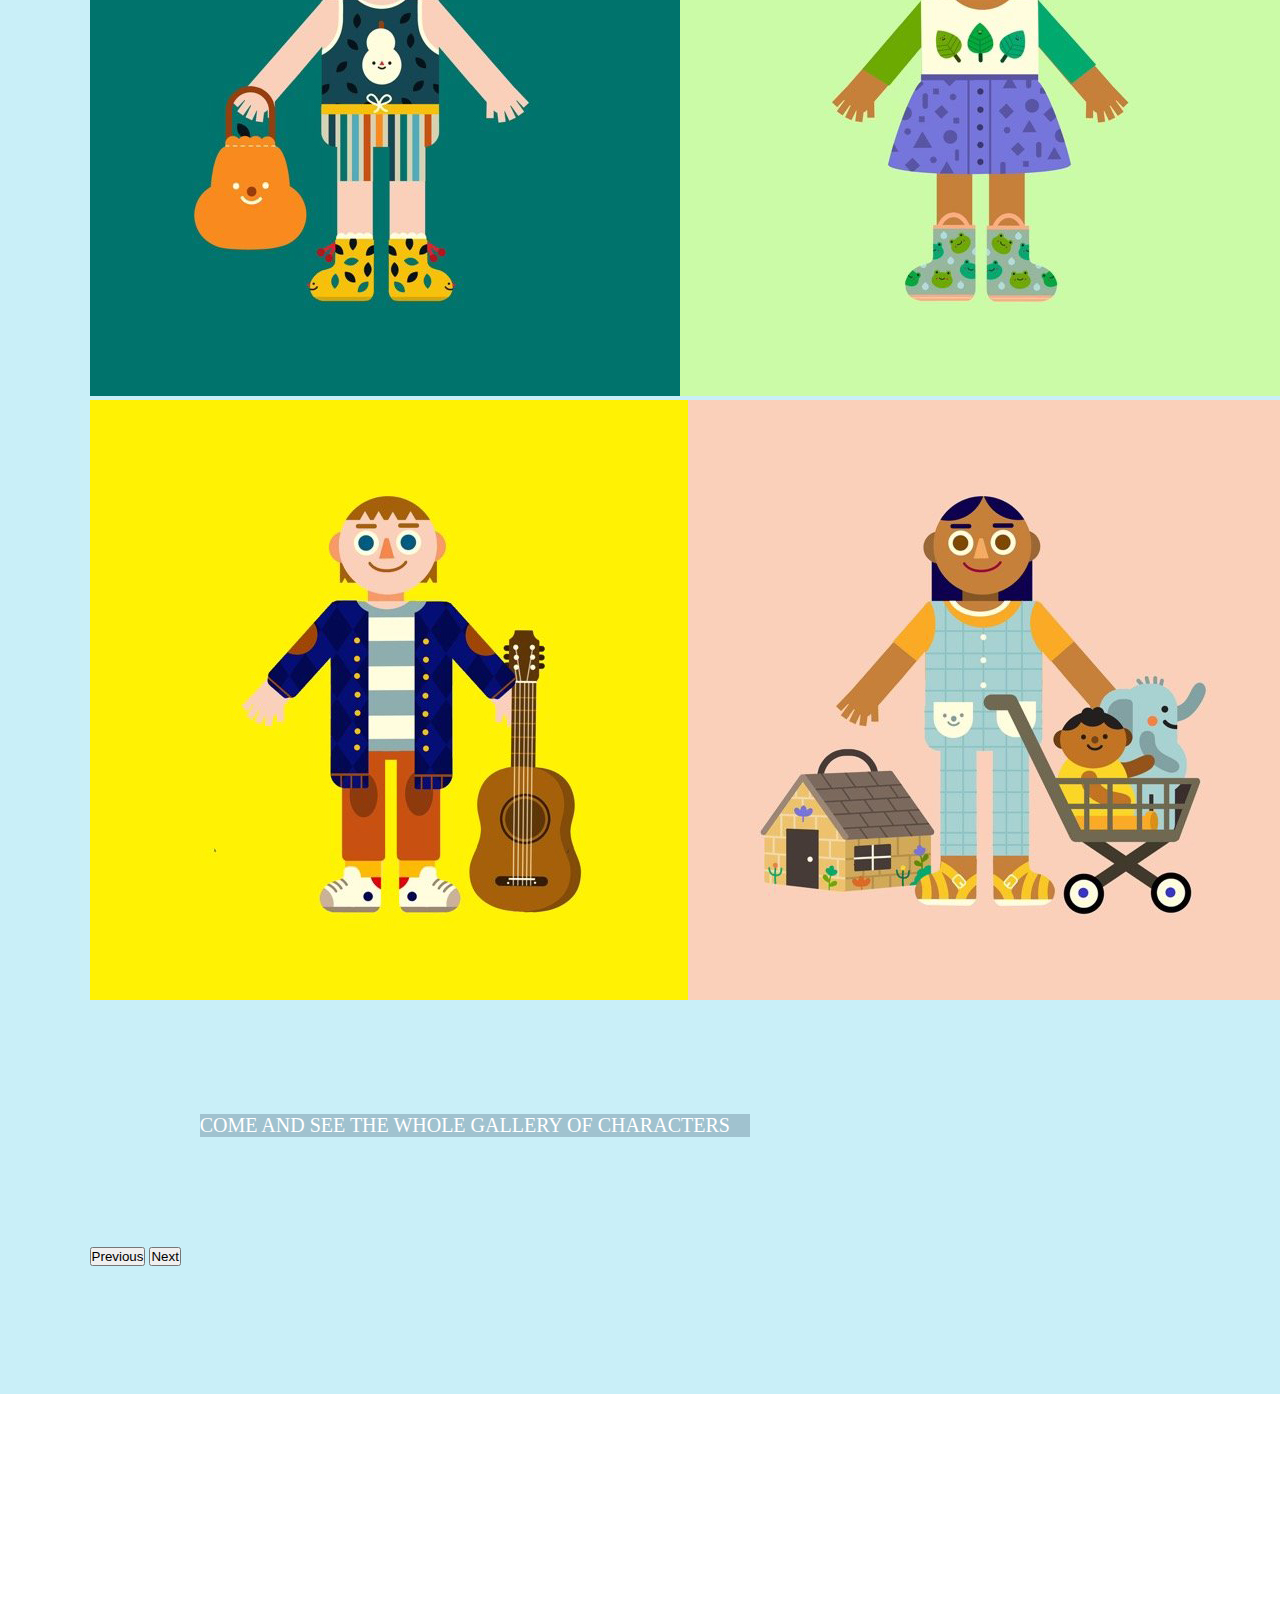
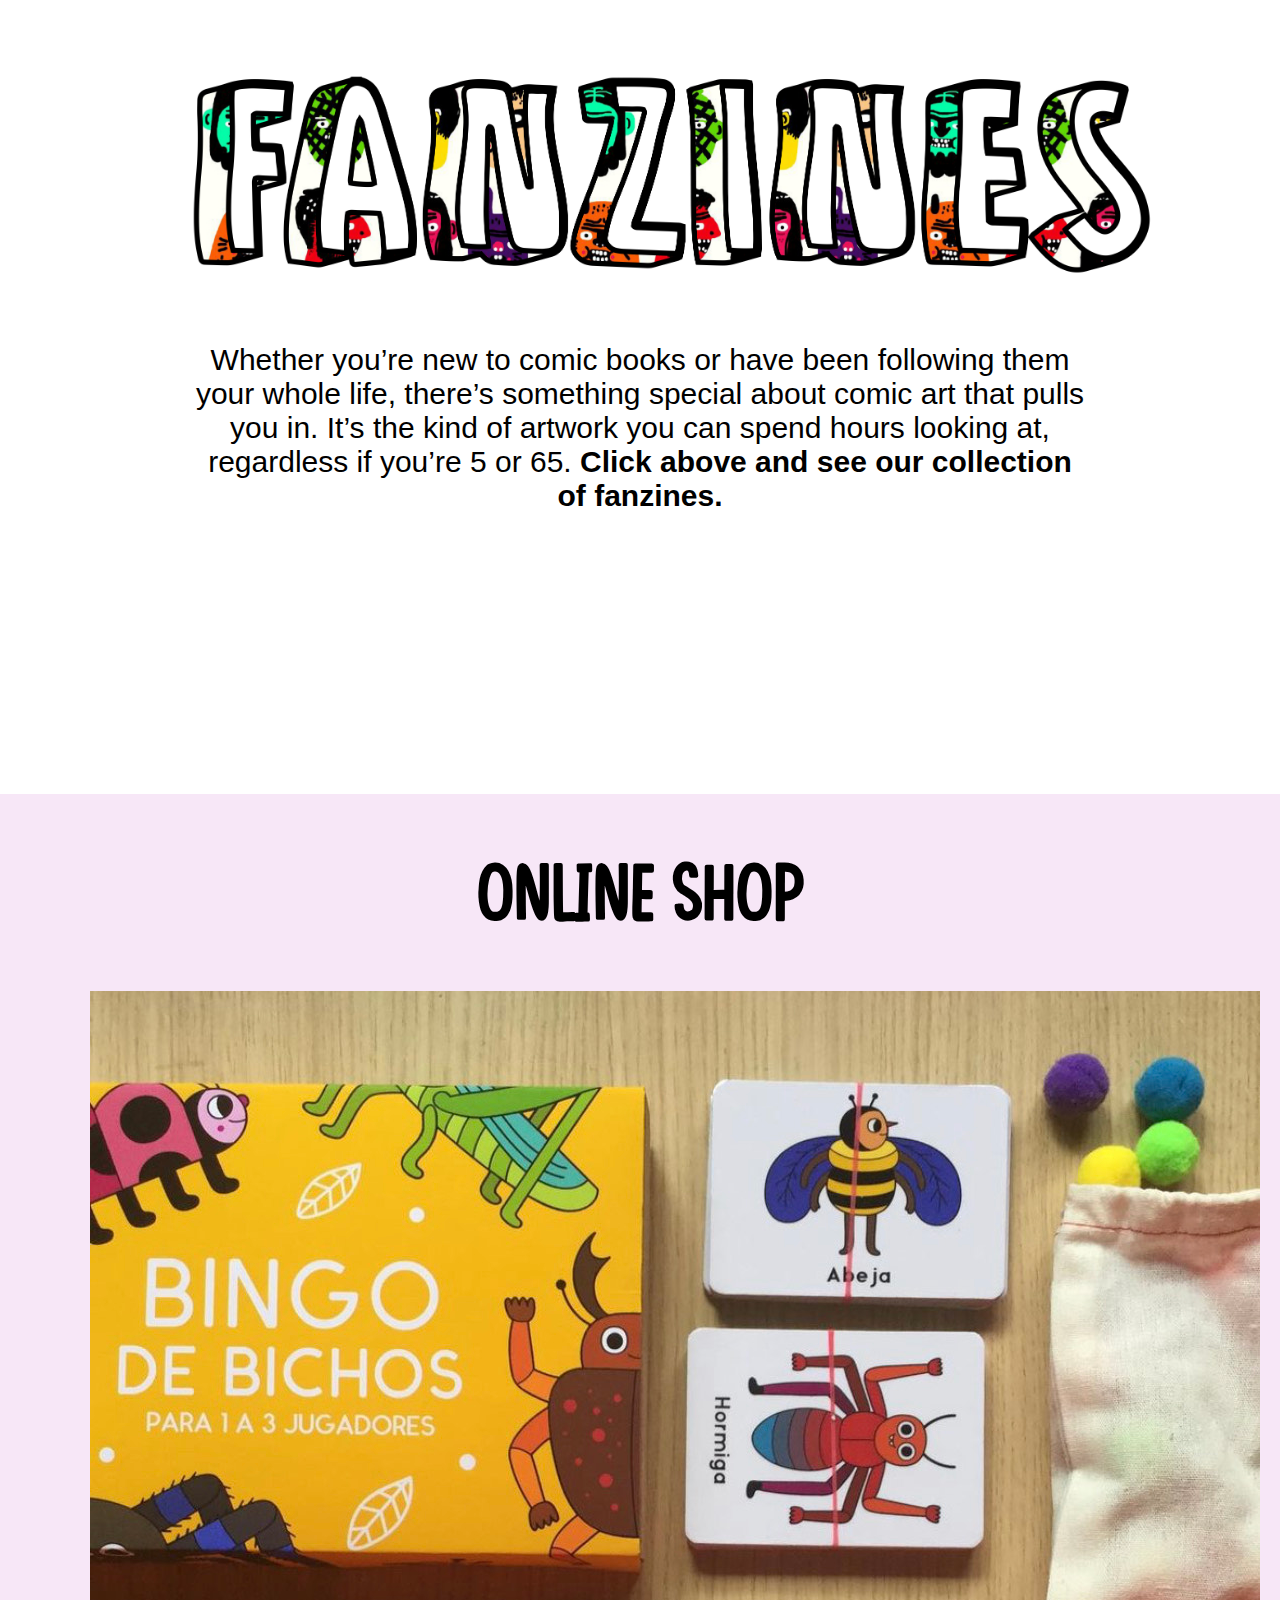
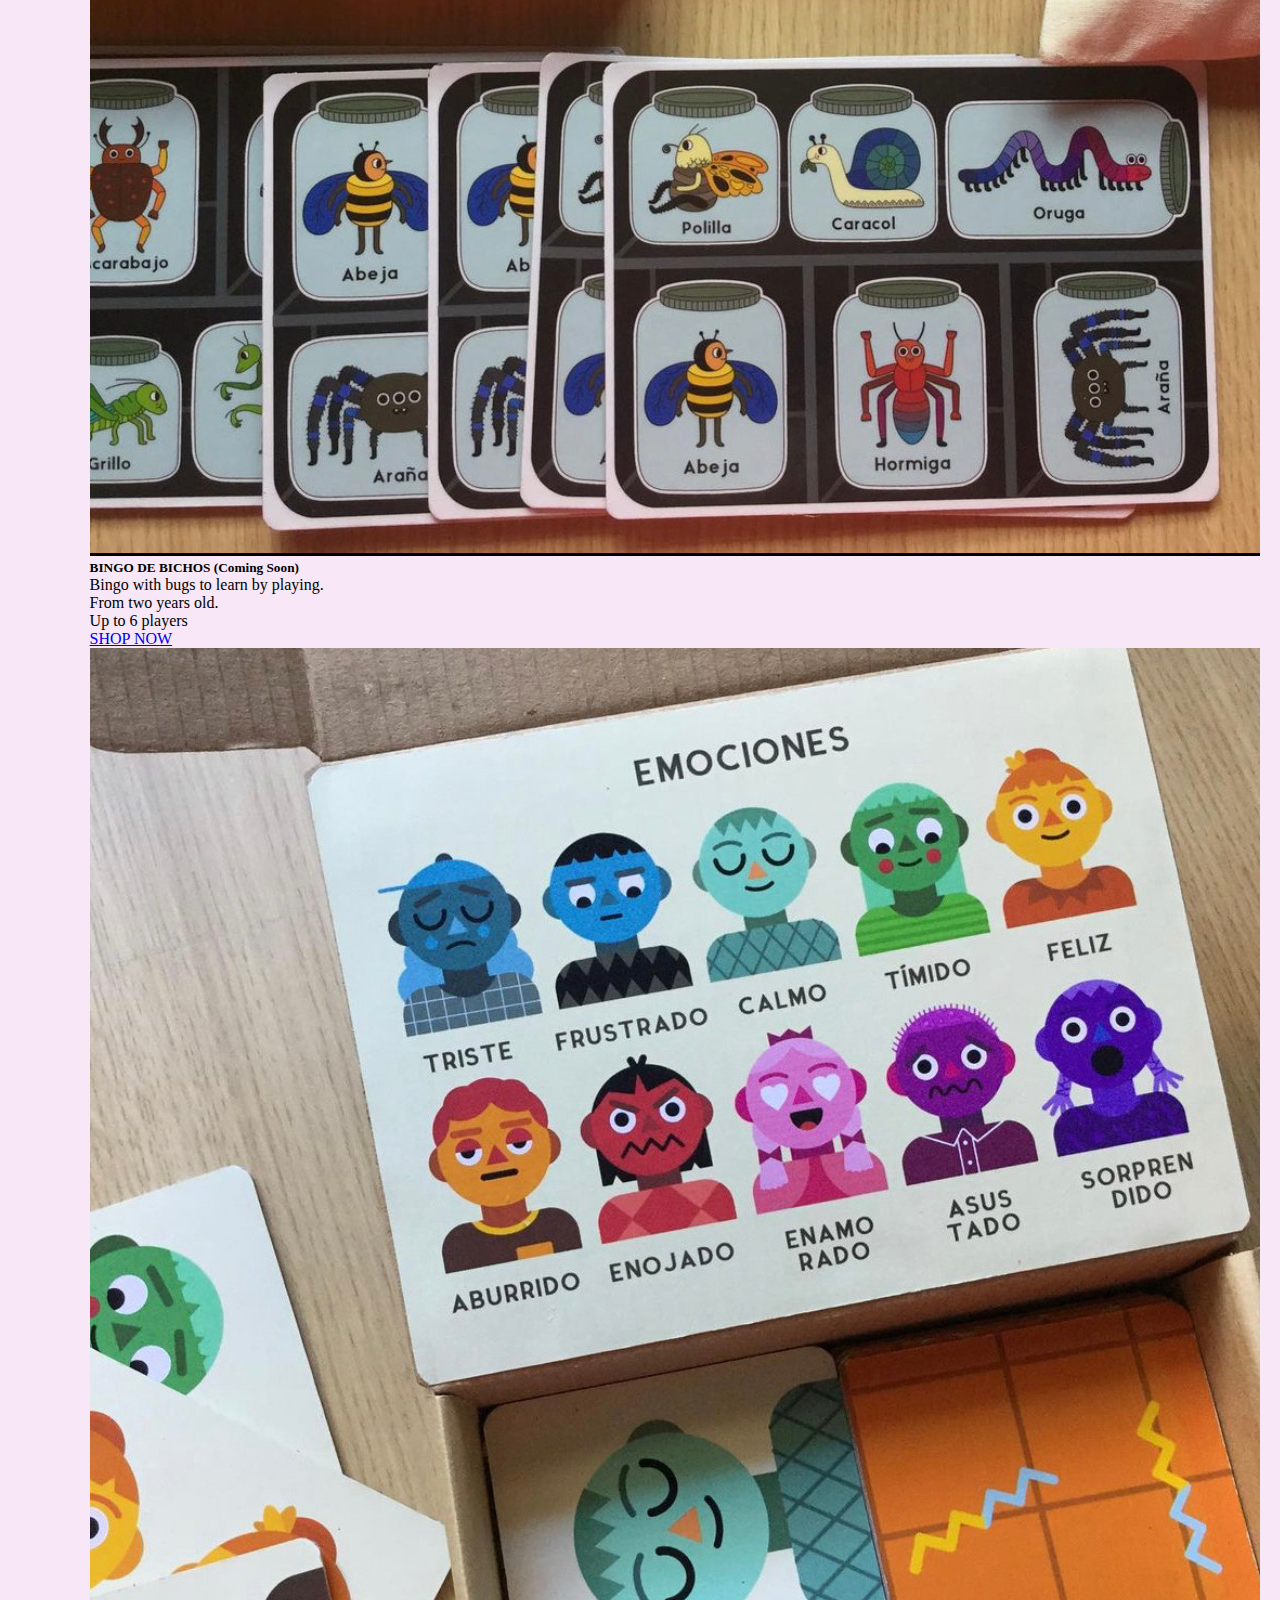
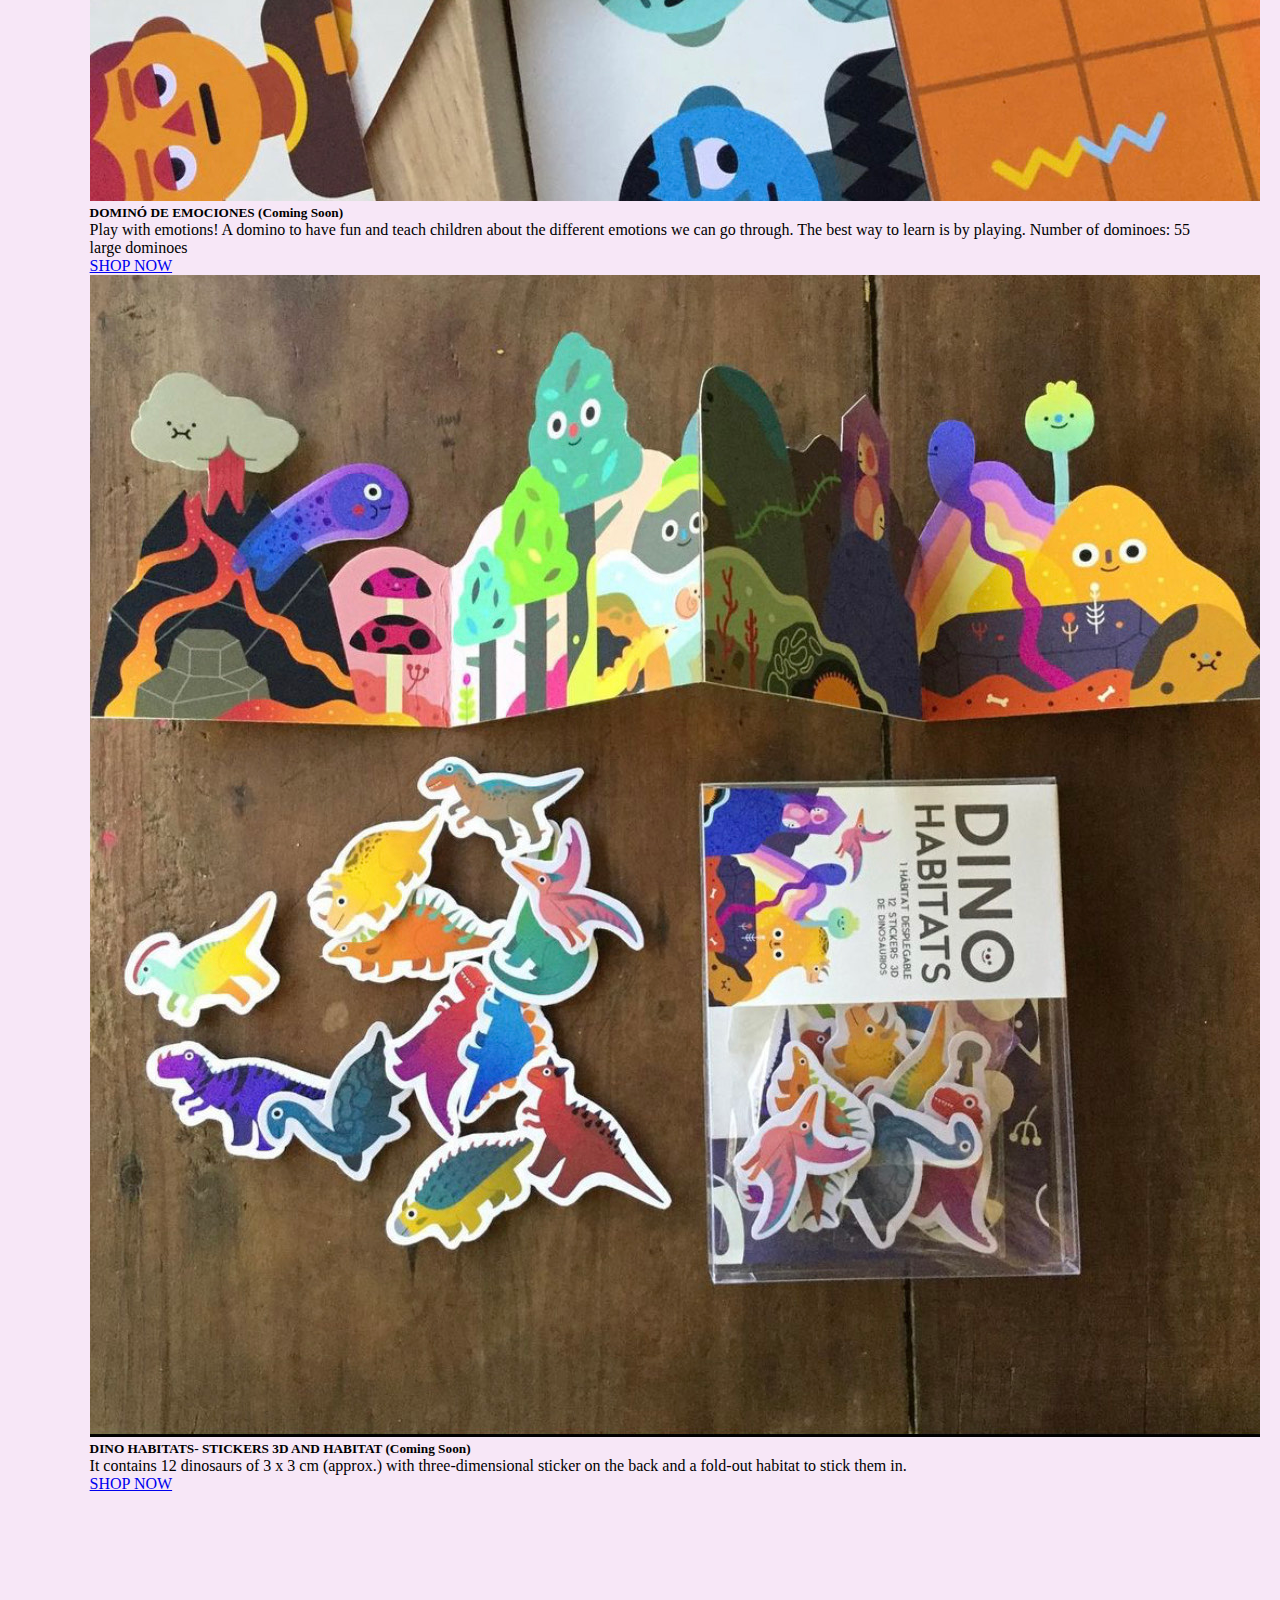
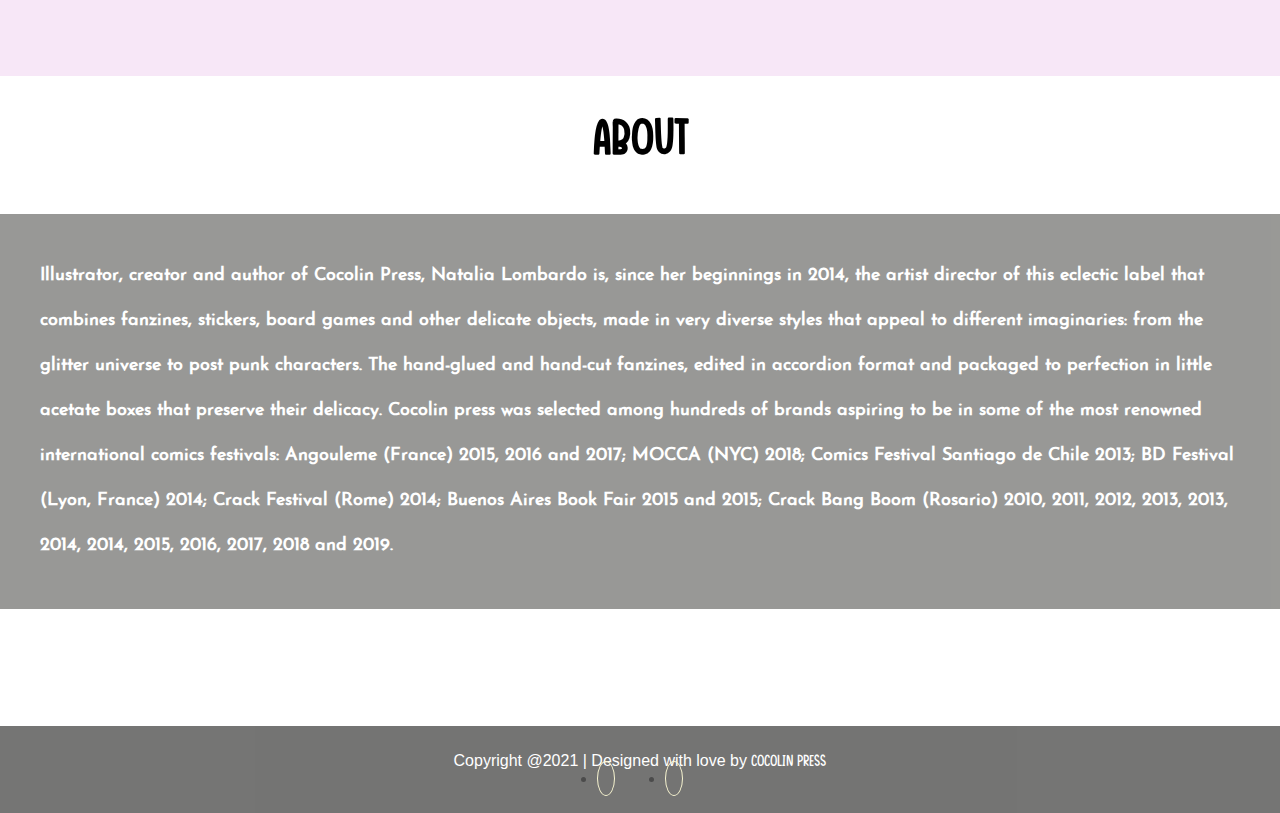
==== commit a9eb7f9c: "correccion flexbox" ====
--- a/index.html
+++ b/index.html
@@ -66,7 +66,7 @@
           </ul>
         </div> 
         </nav>
-    
+      </header>
   
   
   <!--Fin Menu-->
@@ -76,17 +76,17 @@
   <!--Main-->
   <!-- Banner -->
 
-
+  <main> 
     <section class="banner-container">
       <div class="banner">
       <img class="banner-logo" src="imagenes/contenido/logonegrobanner.gif" alt="">
       </div>
     </section>
-  </header>
+  
   <!-- Fin Banner --> 
   
   <!-- Characters -->
-  <main> 
+  
       <section id="characters">
         <div class="characters-container">
           <h1>CHARACTERS</h1>
@@ -284,8 +284,8 @@
     <p class="copyright">Copyright @2021 | Designed with love by <a href="index.html">Cocolin Press</a></p>
     
     <ul class="social_footer_ul">
-    <li><a href="https://www.facebook.com/CocolinPres"><i class="fab fa-facebook-f"></i></a></li>
-    <li><a href="https://www.instagram.com/cocolinpress/"><i class="fab fa-instagram"></i></a></li>
+    <li><a href="https://www.facebook.com/CocolinPress" target="_blank"><i class="fab fa-facebook-f"></i></a></li>
+    <li><a href="https://www.instagram.com/cocolinpress/" target="_blank"><i class="fab fa-instagram"></i></a></li>
     </ul>
     </div> 
     </footer> 
--- a/style.css
+++ b/style.css
@@ -46,10 +46,16 @@
   text-decoration: none;
 }
 
+.logo-header a:hover {
+  color: white;
+}
+
 .menu ul {
   margin: 0;
   padding: 0;
   display: flex;
+  flex-wrap: wrap;
+  justify-content: center;
 }
 
 .menu li {
@@ -75,27 +81,16 @@
 
 /* Banner */
 .banner-container {
-  display: table;
-  text-align: center;
-  flex-wrap: wrap;
+  display: flex;
+  justify-content: center;
+  align-items: center;
+  text-align: center;
   background: linear-gradient(rgba(240, 215, 187, 0.5), rgba(240, 215, 187, 0.2)),  
   url(imagenes/contenido/Fanzines/bannerfanzine.jpg) no-repeat center center scroll;
   background-size: cover;
   background-position: center;
   width: 100%;
   height: 650px;
-  flex-wrap: wrap;
-}
-
-.banner {
-  background: linear-gradient(rgba(240, 215, 187, 0.5), rgba(240, 215, 187, 0.2)),  
-  url(imagenes/contenido/Fanzines/bannerfanzine.jpg) no-repeat center center scroll;
-  background-size: cover;
-  background-position: center;
-  display: table;
-  width: 100%;
-  height: 650px;
-  flex-wrap: wrap; 
 }
 
 .banner-logo {
@@ -239,16 +234,16 @@
 .footer-container {
   background-color: rgb(58, 58, 57);
   opacity: 0.7;
-  height: 100px;
-  
+  padding: 2%;
+  display: flex;
+  flex-wrap: wrap;
+  justify-content: center;
 }
 
 .copyright {
-  display:table; 
-  margin:20px auto 0 auto; 
   color: white;
   font-family: Arial, Helvetica, sans-serif;
-  
+  text-align: center;
 }
 
 .copyright a {
@@ -261,14 +256,14 @@
   color: #f8f523;
 }
 .social_footer_ul { 
-  display:table; 
-  margin:15px auto 0 auto; 
-  list-style-type:none;  
+  display: flex;
+  width: 100%; 
+  justify-content: center;
+  
 }
 .social_footer_ul li { 
-  padding-left:20px; 
-  padding-top:10px; 
-  float:left; 
+  margin: 0 2%;
+ 
 }
 .social_footer_ul li a { 
   color:#f7f3bf; 
@@ -289,6 +284,9 @@
 /* FIN INDEX */
 
 /* PAGE CHARACTERS */
+.spacer {
+  height: 10vh;
+}
 
 .grid-characters {
   display: grid;
@@ -298,6 +296,11 @@
   margin: 20px;
 }
 
+.grid-characters img {
+  width: 100%;
+  border: 2px solid black;
+}
+
 /* FIN PAGE CHARACTERS */
 
 /* ACCOUNT */
@@ -314,9 +317,9 @@
   background-color: #c1e6e2;
   border: 1px solid #c1c8cf;
   border-radius: 3px;
-  width: 100%;
+  height: 90vh;
   padding: 50px;
-  margin: 0 0 40px 0;
+  align-items: center;
 }
 .speaker-form {
   width: 75%;
@@ -362,10 +365,22 @@
   background-color: cornflowerblue;
 }
 
+@media screen and (max-width: 480px) {
+
+}
+
 @media screen and (max-width: 768px) {
-  .logo-header a {
+  .logo-header, .menu {
+    width:100%;
     display: flex;
-    flex-wrap: nowrap;
-  }
-  
+    justify-content: center;
+  }
+
+  .banner-container {
+    height: 100vh;
+  }
+  .carousel-click {
+    font-size: 14px;
+  }
+
 }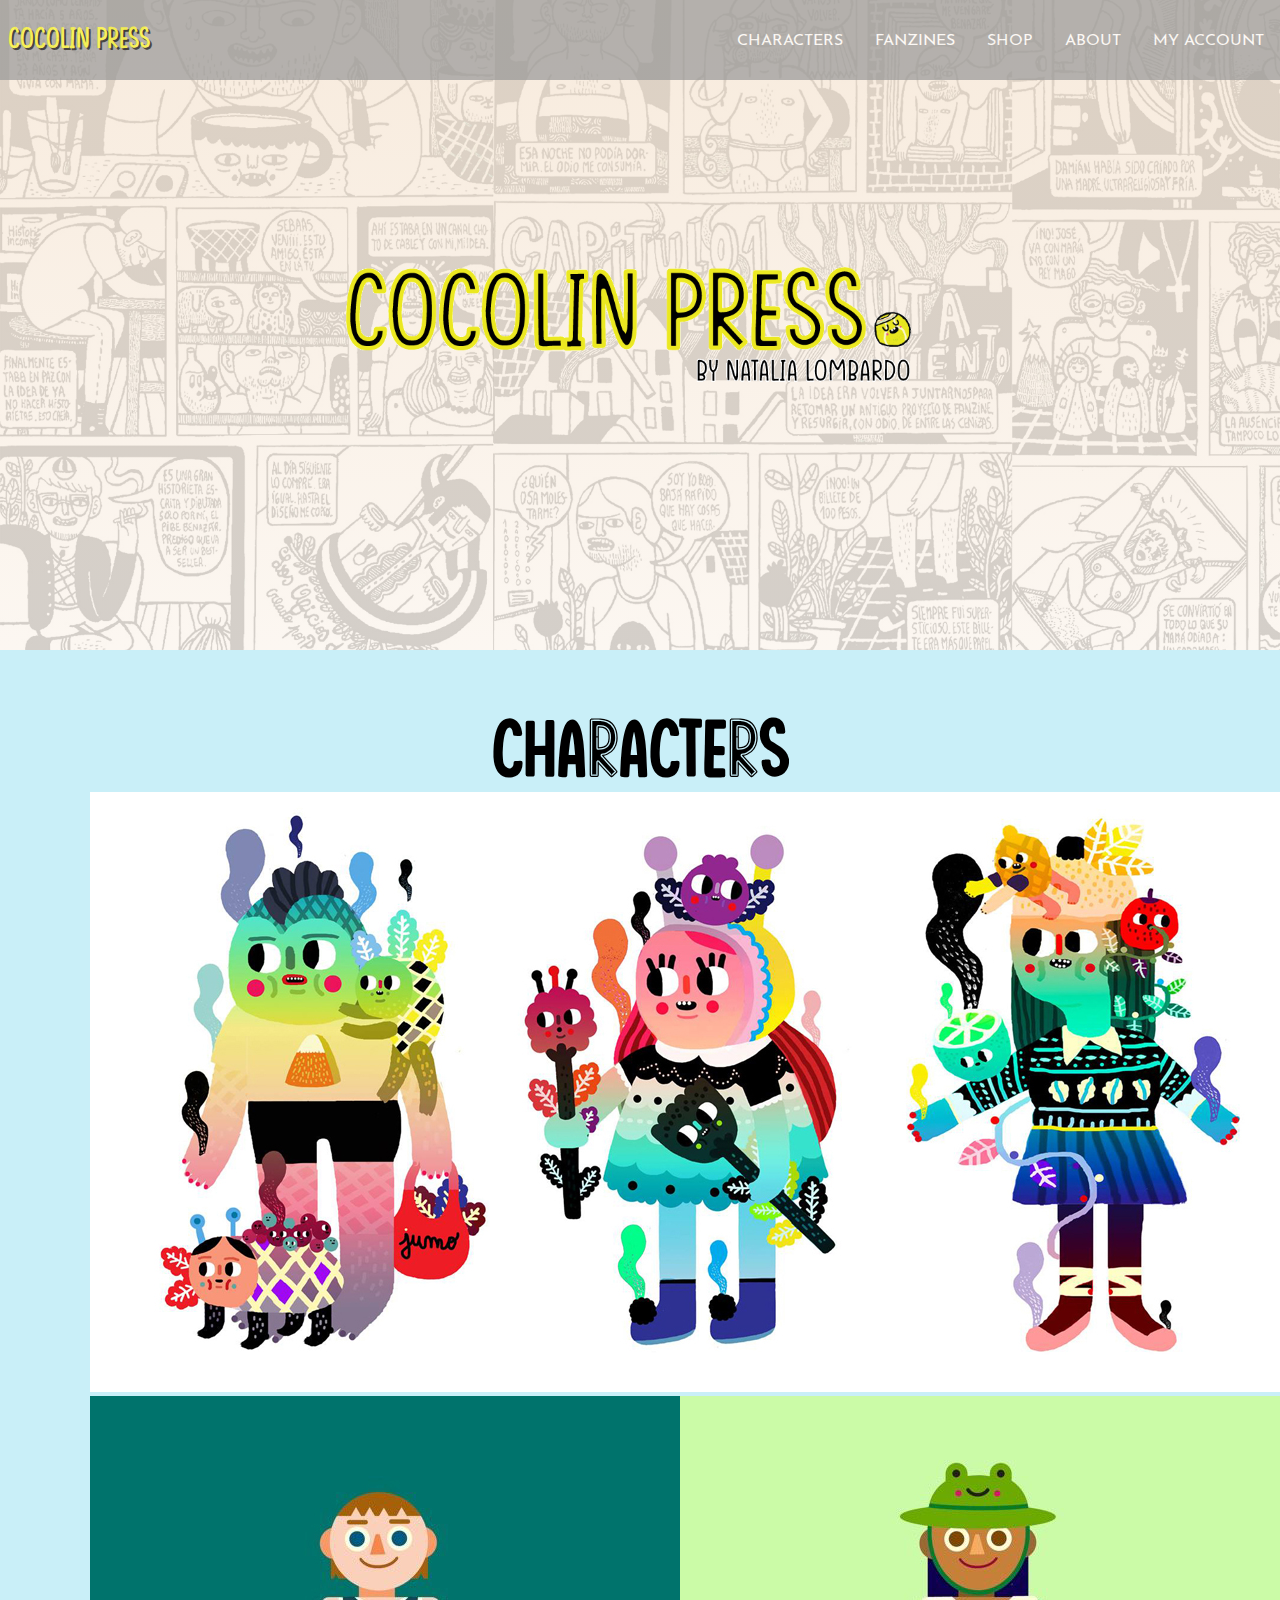
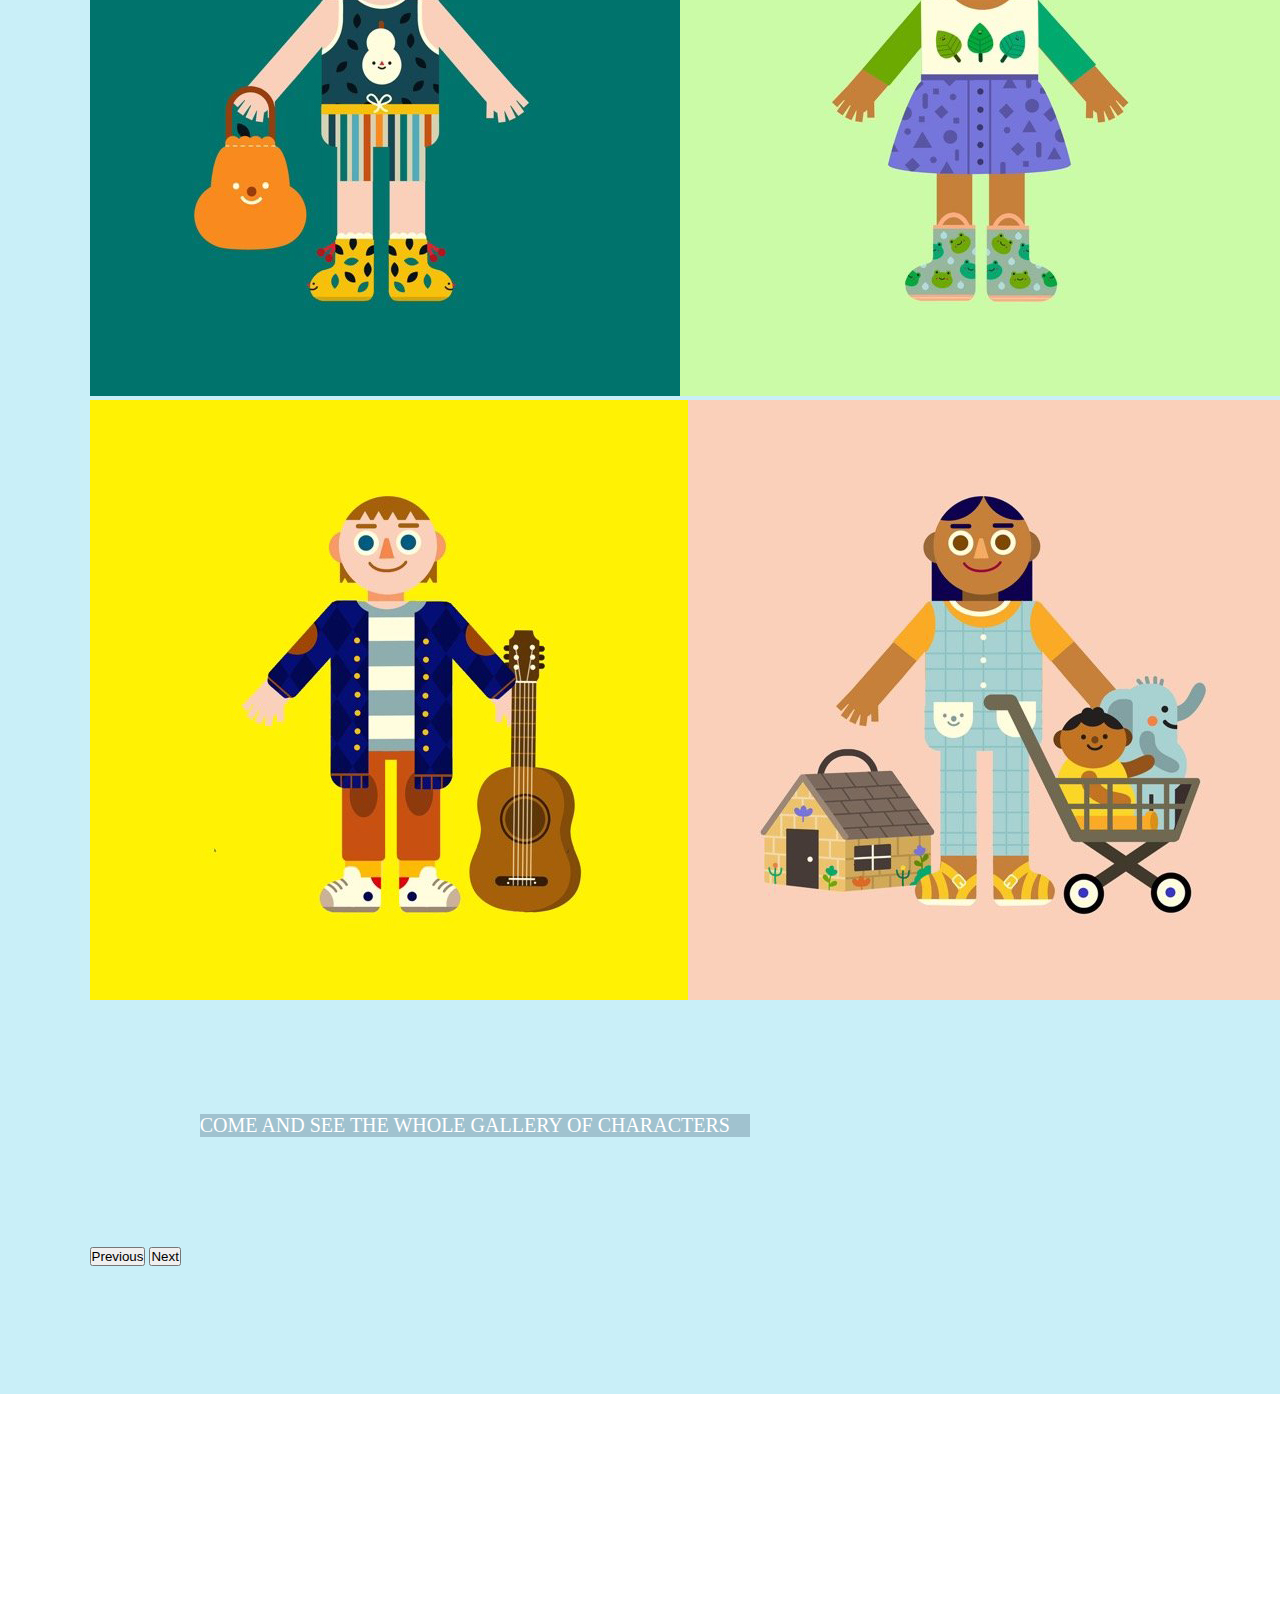
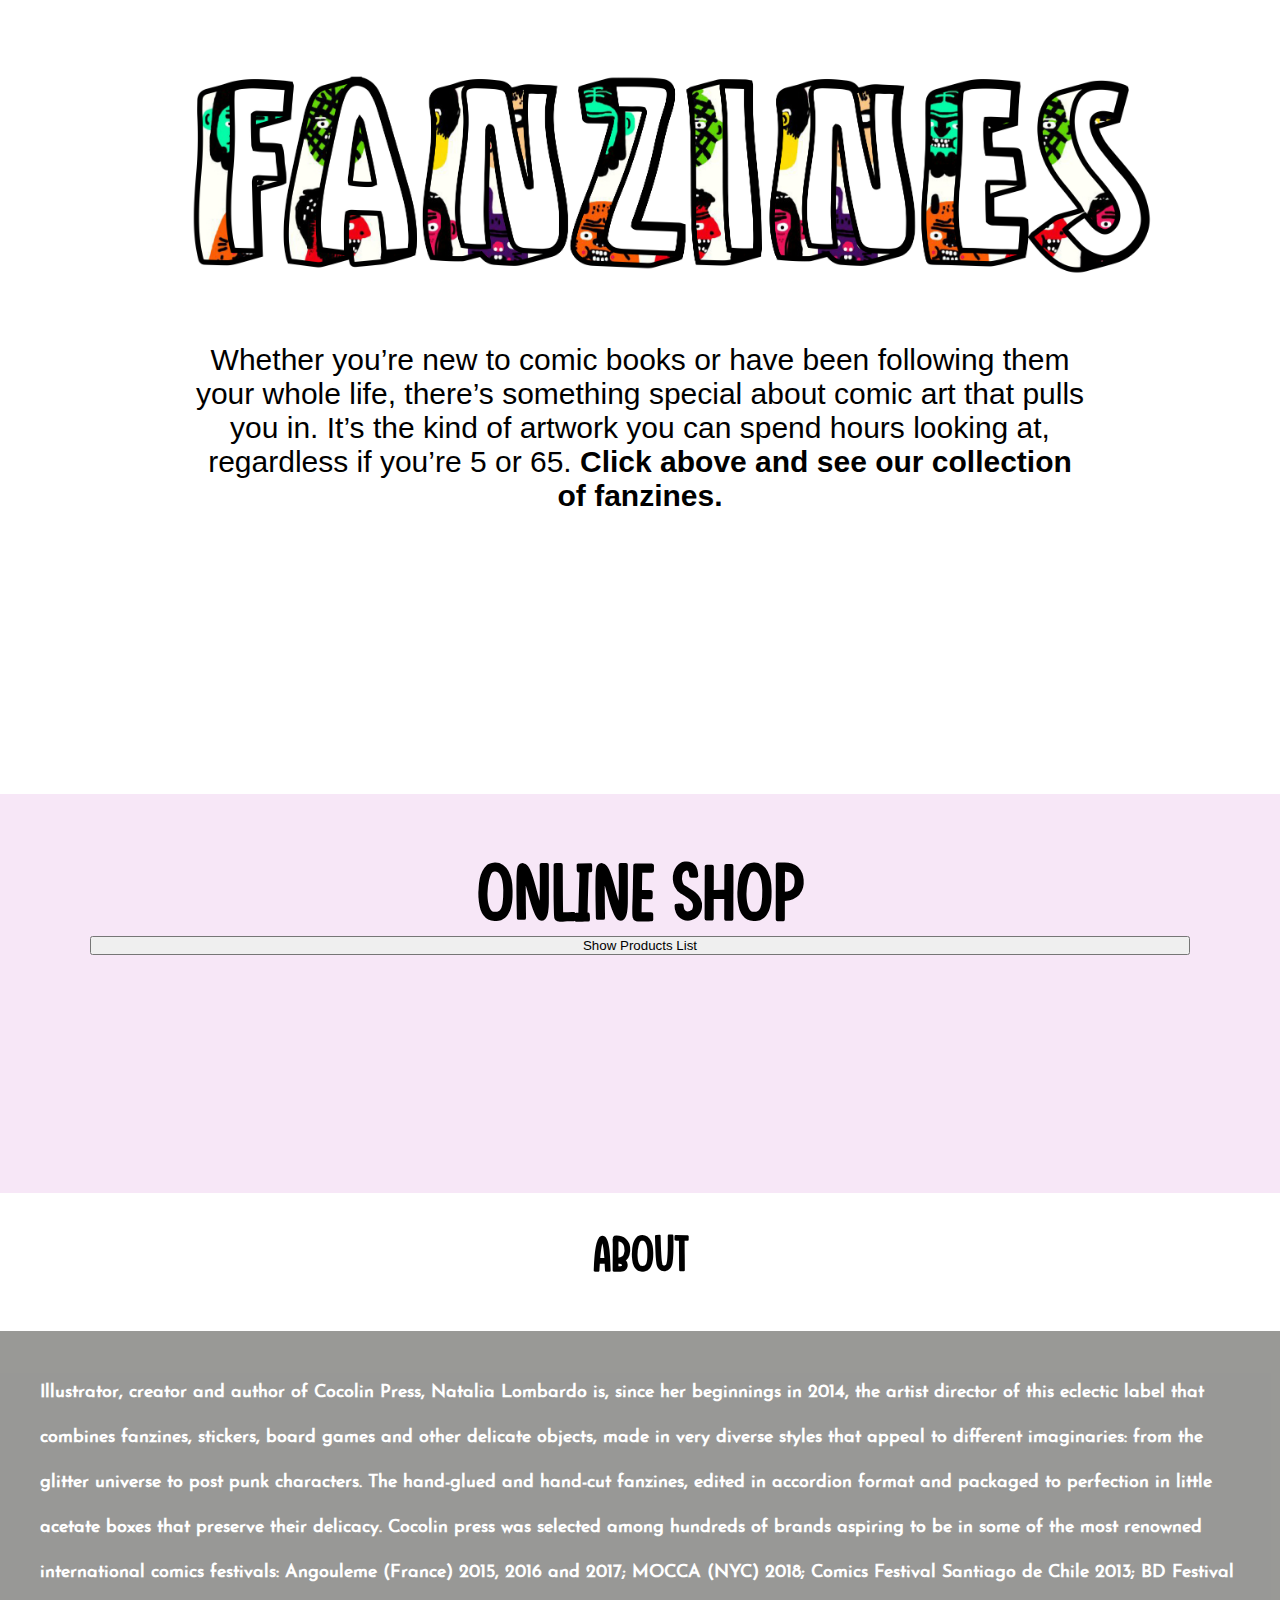
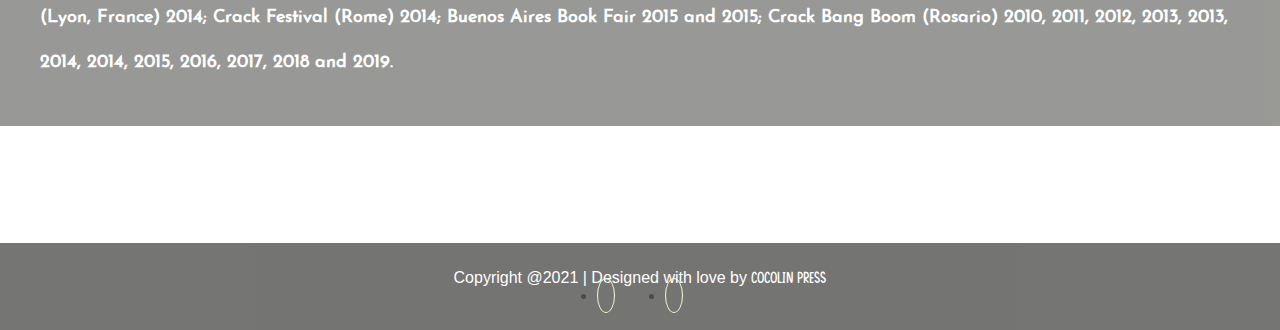
==== commit 0a3b6fe8: "carga proyecto final con JS" ====
--- a/index.html
+++ b/index.html
@@ -1,12 +1,12 @@
 <!DOCTYPE html>
 <html lang="en">
-<head>
-    <meta charset="UTF-8">
-    <meta http-equiv="X-UA-Compatible" content="IE=edge">
-    <meta name="viewport" content="width=device-width, initial-scale=1.0">
-
-     <!--Style-->
-     <link rel="stylesheet" href="style.css" />
+  <head>
+    <meta charset="UTF-8" />
+    <meta http-equiv="X-UA-Compatible" content="IE=edge" />
+    <meta name="viewport" content="width=device-width, initial-scale=1.0" />
+
+    <!--Style-->
+    <link rel="stylesheet" href="style.css" />
 
     <!--Fonts-->
     <link rel="preconnect" href="https://fonts.gstatic.com" />
@@ -30,132 +30,156 @@
       integrity="sha384-BmbxuPwQa2lc/FVzBcNJ7UAyJxM6wuqIj61tLrc4wSX0szH/Ev+nYRRuWlolflfl"
       crossorigin="anonymous"
     />
-    
+
     <!--SEO-->
-    <meta name="description" content="Cocolin Press is a creator and dealer of limited art toys, signature apparel and lifestyle accessories. We create unique characters and handmade products"/>
-    <meta name='author' content="Maria Florencia Anes. Web Developer">
-    <meta name="copyright" content="Cocolin Press 2021">
-    <meta name="keywords" content="toys, handmade toys, illustration, fanzines, fantastic characters, art">
-    <link rel="shortcut icon" href="imagenes/contenido/tennisfav.jpg" type="image/x-icon"/>
+    <meta
+      name="description"
+      content="Cocolin Press is a creator and dealer of limited art toys, signature apparel and lifestyle accessories. We create unique characters and handmade products"
+    />
+    <meta name="author" content="Maria Florencia Anes. Web Developer" />
+    <meta name="copyright" content="Cocolin Press 2021" />
+    <meta
+      name="keywords"
+      content="toys, handmade toys, illustration, fanzines, fantastic characters, art"
+    />
+    <link
+      rel="shortcut icon"
+      href="imagenes/contenido/tennisfav.jpg"
+      type="image/x-icon"
+    />
 
     <!--Open graph-->
-    <meta property="og:title" content="Cocolin Press-I bring art into your house" />
-    <meta property="og:description" content="Cocolin Press is a creator and dealer of limited art toys, signature apparel and lifestyle accessories. We create unique characters and handmade products"/>
-    <meta property="og:image" content="http://untadoendetergente.blogspot.com/" /> 
-    <meta property='og:url' content="https://cocolinpress.netlify.app/index.html">
-    <meta property='og:type' content="website">
-    <meta property='og:locale' content="en_EU">
+    <meta
+      property="og:title"
+      content="Cocolin Press-I bring art into your house"
+    />
+    <meta
+      property="og:description"
+      content="Cocolin Press is a creator and dealer of limited art toys, signature apparel and lifestyle accessories. We create unique characters and handmade products"
+    />
+    <meta
+      property="og:image"
+      content="http://untadoendetergente.blogspot.com/"
+    />
+    <meta
+      property="og:url"
+      content="https://cocolinpress.netlify.app/index.html"
+    />
+    <meta property="og:type" content="website" />
+    <meta property="og:locale" content="en_EU" />
 
     <title>Cocolin Press</title>
-</head>
-<body>
-
-  <!--Header-->
-  <!--Menu-->
-
-   <header id="header">
-     <nav class="header-container">
-       <div class="logo-header"><a href="index.html">Cocolin Press</a></div>
+  </head>
+  <body>
+    <!--Header-->
+    <!--Menu-->
+
+    <header id="header">
+      <nav class="header-container">
+        <div class="logo-header"><a href="index.html">Cocolin Press</a></div>
         <div class="menu">
-           <ul>
+          <ul>
             <li><a href="#characters">Characters</a></li>
             <li><a href="#fanzines">Fanzines</a></li>
             <li><a href="#shop">Shop</a></li>
             <li><a href="#about">About</a></li>
             <li><a href="login.html">My Account</a></li>
           </ul>
-        </div> 
-        </nav>
-      </header>
-  
-  
-  <!--Fin Menu-->
-  <!--Fin Header-->
-  
-
-  <!--Main-->
-  <!-- Banner -->
-
-  <main> 
-    <section class="banner-container">
-      <div class="banner">
-      <img class="banner-logo" src="imagenes/contenido/logonegrobanner.gif" alt="">
-      </div>
-    </section>
-  
-  <!-- Fin Banner --> 
-  
-  <!-- Characters -->
-  
+        </div>
+      </nav>
+    </header>
+
+    <!--Fin Menu-->
+    <!--Fin Header-->
+
+    <!--Main-->
+    <!-- Banner -->
+
+    <main>
+      <section class="banner-container">
+        <div class="banner">
+          <img
+            class="banner-logo"
+            src="imagenes/contenido/logonegrobanner.gif"
+            alt="brand logo with a tennis ball"
+          />
+        </div>
+      </section>
+
+      <!-- Fin Banner -->
+
+      <!-- Characters -->
+
       <section id="characters">
         <div class="characters-container">
           <h1>CHARACTERS</h1>
-          
-        <div class="row">
-          <div
-            id="carouselExampleInterval"
-            class="carousel slide"
-            data-bs-ride="carousel">
-      
-            <div class="carousel-inner w-100">
-              <div class="carousel-item active" data-bs-interval="2000">
-                <img
-                  src="imagenes/contenido/carousel1.jpg"
-                  class="d-block w-100"
-                  alt="Character 1"
-                />
+
+          <div class="row">
+            <div
+              id="carouselExampleInterval"
+              class="carousel slide"
+              data-bs-ride="carousel"
+            >
+              <div class="carousel-inner w-100">
+                <div class="carousel-item active" data-bs-interval="2000">
+                  <img
+                    src="imagenes/contenido/carousel1.jpg"
+                    class="d-block w-100"
+                    alt="colourful monsters with different creatures"
+                  />
+                </div>
+                <div class="carousel-item" data-bs-interval="2000">
+                  <img
+                    src="imagenes/contenido/carousel2.jpg"
+                    class="d-block w-100"
+                    alt="characters with colourful clothes"
+                  />
+                </div>
+                <div class="carousel-item">
+                  <img
+                    src="imagenes/contenido/carousel3.jpg"
+                    class="d-block w-100"
+                    alt="boy with a guitar and lady with a baby"
+                  />
+                </div>
+                <div class="carousel-caption">
+                  <a class="carousel-click" href="characters.html"
+                    >Come and see the whole gallery of characters</a
+                  >
+                </div>
               </div>
-              <div class="carousel-item" data-bs-interval="2000">
-                <img
-                  src="imagenes/contenido/carousel2.jpg"
-                  class="d-block w-100"
-                  alt="Character 2"
-                />
-              </div>
-              <div class="carousel-item">
-                <img
-                  src="imagenes/contenido/carousel3.jpg"
-                  class="d-block w-100"
-                  alt="Character 3"
-                />
-              </div>
-              <div class="carousel-caption ">
-                <a class="carousel-click" href="characters.html">Come and see the whole gallery of characters</a>
-                
-              </div>
+              <button
+                class="carousel-control-prev"
+                type="button"
+                data-bs-target="#carouselExampleInterval"
+                data-bs-slide="prev"
+              >
+                <span
+                  class="carousel-control-prev-icon"
+                  aria-hidden="true"
+                ></span>
+                <span class="visually-hidden">Previous</span>
+              </button>
+              <button
+                class="carousel-control-next"
+                type="button"
+                data-bs-target="#carouselExampleInterval"
+                data-bs-slide="next"
+              >
+                <span
+                  class="carousel-control-next-icon"
+                  aria-hidden="true"
+                ></span>
+                <span class="visually-hidden">Next</span>
+              </button>
             </div>
-            <button
-              class="carousel-control-prev"
-              type="button"
-              data-bs-target="#carouselExampleInterval"
-              data-bs-slide="prev"
-            >
-              <span
-                class="carousel-control-prev-icon"
-                aria-hidden="true"
-              ></span>
-              <span class="visually-hidden">Previous</span>
-            </button>
-            <button
-              class="carousel-control-next"
-              type="button"
-              data-bs-target="#carouselExampleInterval"
-              data-bs-slide="next"
-            >
-              <span
-                class="carousel-control-next-icon"
-                aria-hidden="true"
-              ></span>
-              <span class="visually-hidden">Next</span>
-            </button>
           </div>
         </div>
-      </div>
-      </section>
-
-  <!-- Characters -->    
-
-  <!-- Fanzines -->
+      </section>
+
+      <!-- Characters -->
+
+      <!-- Fanzines -->
 
       <section id="fanzines">
         <div class="container-fanzines">
@@ -163,7 +187,7 @@
             ><img
               class="img-fanzine"
               src="imagenes/contenido/fanzinessection.jpg"
-              alt=""
+              alt="text filled characters"
           /></a>
           <p>
             Whether you’re new to comic books or have been following them your
@@ -174,132 +198,105 @@
           </p>
         </div>
       </section>
-  
-   <!-- Fin Fanzines -->    
-   
-   <!-- Shop Grid -->
-     
+
+      <!-- Fin Fanzines -->
+
+      <!-- Shop Grid -->
+
       <section id="shop">
-        <div class="grid-shop" >
+        <div class="grid-shop">
           <h1>ONLINE SHOP</h1>
+          <h5 id="totalSection" class="p-3"></h5>
+          <button type="button" class="btn btn-primary btnget">
+            Show Products List
+          </button>
           <div class="container-fluid">
-          <div class="row">
-            <div class="col-sm-6 col-md-4">
-              <div class="card">
-                <img
-                  class="card-img-top"
-                  src="imagenes/contenido/memotest.jpg"
-                  alt="Card image cap"
-                />
-                <div class="card-body">
-                  <h5 class="card-title">BINGO DE BICHOS (Coming Soon)</h5>
-                  <p class="card-text">
-                    Bingo with bugs to learn by playing. <br />
-                    From two years old. <br />
-                    Up to 6 players
-                  </p>
-                  <a href="#" class="btn btn-primary">SHOP NOW</a>
-                </div>
-              </div>
-            </div>
-            <div class="col-sm-6 col-md-4">
-              <div class="card">
-                <img
-                  class="card-img-top"
-                  src="imagenes/contenido/emociones.jpg"
-                  alt="Card image cap"
-                />
-                <div class="card-body">
-                  <h5 class="card-title">DOMINÓ DE EMOCIONES (Coming Soon)</h5>
-                  <p class="card-text text-justify">
-                    Play with emotions! A domino to have fun and teach children
-                    about the different emotions we can go through. The best way
-                    to learn is by playing. Number of dominoes: 55 large
-                    dominoes
-                  </p>
-                  <a href="#" class="btn btn-primary">SHOP NOW</a>
-                </div>
-              </div>
-            </div>
-
-            <div class="col-sm-6 col-md-4">
-              <div class="card">
-                <img
-                  class="card-img-top"
-                  src="imagenes/contenido/dinos.jpg"
-                  alt="Card image cap"
-                />
-                <div class="card-body">
-                  <h5 class="card-title">
-                    DINO HABITATS- STICKERS 3D AND HABITAT (Coming Soon)
-                  </h5>
-                  <p class="card-text">
-                    It contains 12 dinosaurs of 3 x 3 cm (approx.) with
-                    three-dimensional sticker on the back and a fold-out habitat
-                    to stick them in.
-                  </p>
-                  <a href="#" class="btn btn-primary">SHOP NOW</a>
-                </div>
-              </div>
-            </div>
+            <div id="productSection" class="row"></div>
           </div>
         </div>
-        </div>
-      </section>
-
-    <!-- Shop Grid -->  
-    
-    <!-- About -->
-      
+      </section>
+
+      <!-- Shop Grid -->
+
+      <!-- About -->
+
       <section id="about">
         <div class="container-about">
           <h1>ABOUT</h1>
           <div class="text-about">
-          <p>Illustrator, creator and author of Cocolin Press, Natalia Lombardo is, since her beginnings 
-            in 2014, the artist director of this eclectic label that combines fanzines, stickers, board 
-            games and other delicate objects, made in very diverse styles that appeal to different 
-            imaginaries: from the glitter universe to post punk characters.
-            The hand-glued and hand-cut fanzines, edited in accordion format and packaged to perfection 
-            in little acetate boxes that preserve their delicacy.
-            Cocolin press was selected among hundreds of brands aspiring to be in some of the most 
-            renowned international comics festivals: Angouleme (France) 2015, 2016 and 2017; 
-            MOCCA (NYC) 2018; Comics Festival Santiago de Chile 2013; BD Festival (Lyon, France) 2014;
-            Crack Festival (Rome) 2014; Buenos Aires Book Fair 2015 and 2015; Crack Bang Boom (Rosario) 
-            2010, 2011, 2012, 2013, 2013, 2014, 2014, 2015, 2016, 2017, 2018 and 2019. 
-          </p>
-        </div>
-        </div>
-      </section>
-
-
-  </main>
-
-  <!-- About -->  
-  <!-- Fin Main -->
-
-  <!-- Footer -->
-
-  <footer>
-  <div class="footer-container">
-    <p class="copyright">Copyright @2021 | Designed with love by <a href="index.html">Cocolin Press</a></p>
-    
-    <ul class="social_footer_ul">
-    <li><a href="https://www.facebook.com/CocolinPress" target="_blank"><i class="fab fa-facebook-f"></i></a></li>
-    <li><a href="https://www.instagram.com/cocolinpress/" target="_blank"><i class="fab fa-instagram"></i></a></li>
-    </ul>
-    </div> 
-    </footer> 
-      
-   <!-- Fin Footer -->
-
-    
+            <p>
+              Illustrator, creator and author of Cocolin Press, Natalia Lombardo
+              is, since her beginnings in 2014, the artist director of this
+              eclectic label that combines fanzines, stickers, board games and
+              other delicate objects, made in very diverse styles that appeal to
+              different imaginaries: from the glitter universe to post punk
+              characters. The hand-glued and hand-cut fanzines, edited in
+              accordion format and packaged to perfection in little acetate
+              boxes that preserve their delicacy. Cocolin press was selected
+              among hundreds of brands aspiring to be in some of the most
+              renowned international comics festivals: Angouleme (France) 2015,
+              2016 and 2017; MOCCA (NYC) 2018; Comics Festival Santiago de Chile
+              2013; BD Festival (Lyon, France) 2014; Crack Festival (Rome) 2014;
+              Buenos Aires Book Fair 2015 and 2015; Crack Bang Boom (Rosario)
+              2010, 2011, 2012, 2013, 2013, 2014, 2014, 2015, 2016, 2017, 2018
+              and 2019.
+            </p>
+          </div>
+        </div>
+      </section>
+    </main>
+
+    <!-- About -->
+    <!-- Fin Main -->
+
+    <!-- Footer -->
+
+    <footer>
+      <div class="footer-container">
+        <p class="copyright">
+          Copyright @2021 | Designed with love by
+          <a href="index.html">Cocolin Press</a>
+        </p>
+
+        <ul class="social_footer_ul">
+          <li>
+            <a href="https://www.facebook.com/CocolinPress" target="_blank"
+              ><i class="fab fa-facebook-f"></i
+            ></a>
+          </li>
+          <li>
+            <a href="https://www.instagram.com/cocolinpress/" target="_blank"
+              ><i class="fab fa-instagram"></i
+            ></a>
+          </li>
+        </ul>
+      </div>
+    </footer>
+
+    <!-- Fin Footer -->
+
     <!-- Option 1: Bootstrap Bundle with Popper
     <script src="https://cdn.jsdelivr.net/npm/bootstrap@5.0.0-beta3/dist/js/bootstrap.bundle.min.js" integrity="sha384-JEW9xMcG8R+pH31jmWH6WWP0WintQrMb4s7ZOdauHnUtxwoG2vI5DkLtS3qm9Ekf" crossorigin="anonymous"></script>
  -->
-   <!-- Option 2: Separate Popper and Bootstrap JS -->
-    
-    <script src="https://cdn.jsdelivr.net/npm/@popperjs/core@2.9.1/dist/umd/popper.min.js" integrity="sha384-SR1sx49pcuLnqZUnnPwx6FCym0wLsk5JZuNx2bPPENzswTNFaQU1RDvt3wT4gWFG" crossorigin="anonymous"></script>
-    <script src="https://cdn.jsdelivr.net/npm/bootstrap@5.0.0-beta3/dist/js/bootstrap.min.js" integrity="sha384-j0CNLUeiqtyaRmlzUHCPZ+Gy5fQu0dQ6eZ/xAww941Ai1SxSY+0EQqNXNE6DZiVc" crossorigin="anonymous"></script>
-   
-</body>
-</html>+    <!-- Option 2: Separate Popper and Bootstrap JS -->
+
+    <script
+      src="https://cdn.jsdelivr.net/npm/@popperjs/core@2.9.1/dist/umd/popper.min.js"
+      integrity="sha384-SR1sx49pcuLnqZUnnPwx6FCym0wLsk5JZuNx2bPPENzswTNFaQU1RDvt3wT4gWFG"
+      crossorigin="anonymous"
+    ></script>
+    <script
+      src="https://cdn.jsdelivr.net/npm/bootstrap@5.0.0-beta3/dist/js/bootstrap.min.js"
+      integrity="sha384-j0CNLUeiqtyaRmlzUHCPZ+Gy5fQu0dQ6eZ/xAww941Ai1SxSY+0EQqNXNE6DZiVc"
+      crossorigin="anonymous"
+    ></script>
+
+    <!-- JAVASCRIPT -->
+    <script src="js/lib/jquery-3.6.0.min.js"></script>
+    <script src="js/lib/bootstrap.bundle.min.js"></script>
+    <script src="js/components.js"></script>
+    <script src="js/data.js"></script>
+    <script src="js/product.js"></script>
+    <script src="js/main.js"></script>
+  </body>
+</html>
--- a/style.css
+++ b/style.css
@@ -1,22 +1,22 @@
 * {
-    margin: 0;
-    padding: 0;
-    box-sizing: border-box;
+  margin: 0;
+  padding: 0;
+  box-sizing: border-box;
 }
 
 @font-face {
-    font-family: 'cocolin';
-    src: url(fonts/vintages/Vintages.ttf);
-  }
-  @font-face {
-    font-family: 'menu.cocolin';
-    src: url(fonts/josefin-sans/JosefinSans-Regular.ttf);
-  }
-
-  @font-face {
-    font-family: 'logo.cocolin';
-    src: url(fonts/alone_on_earth/Alone\ On\ Earth.otf);
-  }
+  font-family: 'cocolin';
+  src: url(fonts/vintages/Vintages.ttf);
+}
+@font-face {
+  font-family: 'menu.cocolin';
+  src: url(fonts/josefin-sans/JosefinSans-Regular.ttf);
+}
+
+@font-face {
+  font-family: 'logo.cocolin';
+  src: url(fonts/alone_on_earth/Alone\ On\ Earth.otf);
+}
 
 /*INDEX*/
 
@@ -37,7 +37,7 @@
 
 .logo-header a {
   font-size: 30px;
-  margin: .5rem;
+  margin: 0.5rem;
   color: #f8f523;
   text-shadow: 2px 2px black;
   font-family: 'logo.cocolin';
@@ -59,7 +59,7 @@
 }
 
 .menu li {
-  list-style: none;  
+  list-style: none;
 }
 
 .menu li a {
@@ -71,7 +71,7 @@
 }
 
 .menu li a:hover {
-  color:#f8f523;
+  color: #f8f523;
 }
 
 /* Fin Menu */
@@ -85,8 +85,12 @@
   justify-content: center;
   align-items: center;
   text-align: center;
-  background: linear-gradient(rgba(240, 215, 187, 0.5), rgba(240, 215, 187, 0.2)),  
-  url(imagenes/contenido/Fanzines/bannerfanzine.jpg) no-repeat center center scroll;
+  background: linear-gradient(
+      rgba(240, 215, 187, 0.5),
+      rgba(240, 215, 187, 0.2)
+    ),
+    url(imagenes/contenido/Fanzines/bannerfanzine.jpg) no-repeat center center
+      scroll;
   background-size: cover;
   background-position: center;
   width: 100%;
@@ -108,14 +112,13 @@
   padding-right: 7%;
 }
 
-.characters-container h1 { 
+.characters-container h1 {
   font-size: 80px;
   color: black;
-  font-family:'logo.cocolin';
-  text-align: center;
-  text-transform: uppercase;
-}
-
+  font-family: 'logo.cocolin';
+  text-align: center;
+  text-transform: uppercase;
+}
 
 .carousel-caption {
   height: 50%;
@@ -125,15 +128,15 @@
   justify-content: center;
   margin: 10%;
   background-color: rgba(0, 15, 44, 0.2);
-  }
-   
+}
+
 .carousel-click {
   text-decoration: none;
   color: white;
   font-family: 'Arial, Helvetica, sans-serif';
   font-size: 20px;
   text-transform: uppercase;
-} 
+}
 
 .carousel-click:hover {
   color: #f8f523;
@@ -143,10 +146,10 @@
 
 /* Fanzines */
 .container-fanzines {
-height: 1000px;
-display: flex;
-flex-flow: column;
-justify-content: center;
+  height: 1000px;
+  display: flex;
+  flex-flow: column;
+  justify-content: center;
 }
 
 .img-fanzine {
@@ -170,6 +173,8 @@
 
 /* Shop Grid */
 .grid-shop {
+  display: flex;
+  flex-flow: column;
   background-color: rgb(247, 231, 247);
   padding-left: 7%;
   padding-top: 5%;
@@ -180,7 +185,7 @@
 .grid-shop h1 {
   font-size: 80px;
   color: black;
-  font-family:'logo.cocolin';
+  font-family: 'logo.cocolin';
   text-align: center;
   text-transform: uppercase;
 }
@@ -193,25 +198,29 @@
 
 /* About */
 .container-about {
- width: 100%;
- background: linear-gradient(rgba(240, 215, 187, 0.7), rgba(240, 215, 187, 0.5)), url(imagenes/contenido/banner-caras.jpg) no-repeat center;
- background-size: cover;
- background-attachment: fixed;
- height: 650px;
- display: table;
- color: antiquewhite;
+  width: 100%;
+  background: linear-gradient(
+      rgba(240, 215, 187, 0.7),
+      rgba(240, 215, 187, 0.5)
+    ),
+    url(imagenes/contenido/banner-caras.jpg) no-repeat center;
+  background-size: cover;
+  background-attachment: fixed;
+  height: 650px;
+  display: table;
+  color: antiquewhite;
 }
 
 .container-about h1 {
   font-size: 50px;
   padding-top: 3%;
   color: black;
-  font-family:'logo.cocolin';
-  text-align: center;
-  text-transform: uppercase;
-}
-
-.text-about{
+  font-family: 'logo.cocolin';
+  text-align: center;
+  text-transform: uppercase;
+}
+
+.text-about {
   margin-top: 50px;
   background-color: #6d6d6a;
   opacity: 0.7;
@@ -224,7 +233,7 @@
   color: white;
   font-family: 'menu.cocolin';
   text-align: left;
-  line-height: 2.5;  
+  line-height: 2.5;
 }
 /* Fin About */
 
@@ -255,30 +264,29 @@
 .copyright a:hover {
   color: #f8f523;
 }
-.social_footer_ul { 
-  display: flex;
-  width: 100%; 
-  justify-content: center;
-  
-}
-.social_footer_ul li { 
+.social_footer_ul {
+  display: flex;
+  width: 100%;
+  justify-content: center;
+}
+.social_footer_ul li {
   margin: 0 2%;
- 
-}
-.social_footer_ul li a { 
-  color:#f7f3bf; 
-  border:1px solid #f7f3bf; 
-  padding:8px;border-radius:50%;
+}
+.social_footer_ul li a {
+  color: #f7f3bf;
+  border: 1px solid #f7f3bf;
+  padding: 8px;
+  border-radius: 50%;
 }
 
 .social_footer_ul li a:hover {
   color: #f8f523;
 }
 
-.social_footer_ul li i {  
-  width:20px; 
-  height:20px; 
-  text-align:center;
+.social_footer_ul li i {
+  width: 20px;
+  height: 20px;
+  text-align: center;
 }
 
 /* FIN INDEX */
@@ -366,12 +374,12 @@
 }
 
 @media screen and (max-width: 480px) {
-
 }
 
 @media screen and (max-width: 768px) {
-  .logo-header, .menu {
-    width:100%;
+  .logo-header,
+  .menu {
+    width: 100%;
     display: flex;
     justify-content: center;
   }
@@ -382,5 +390,4 @@
   .carousel-click {
     font-size: 14px;
   }
-
-}+}
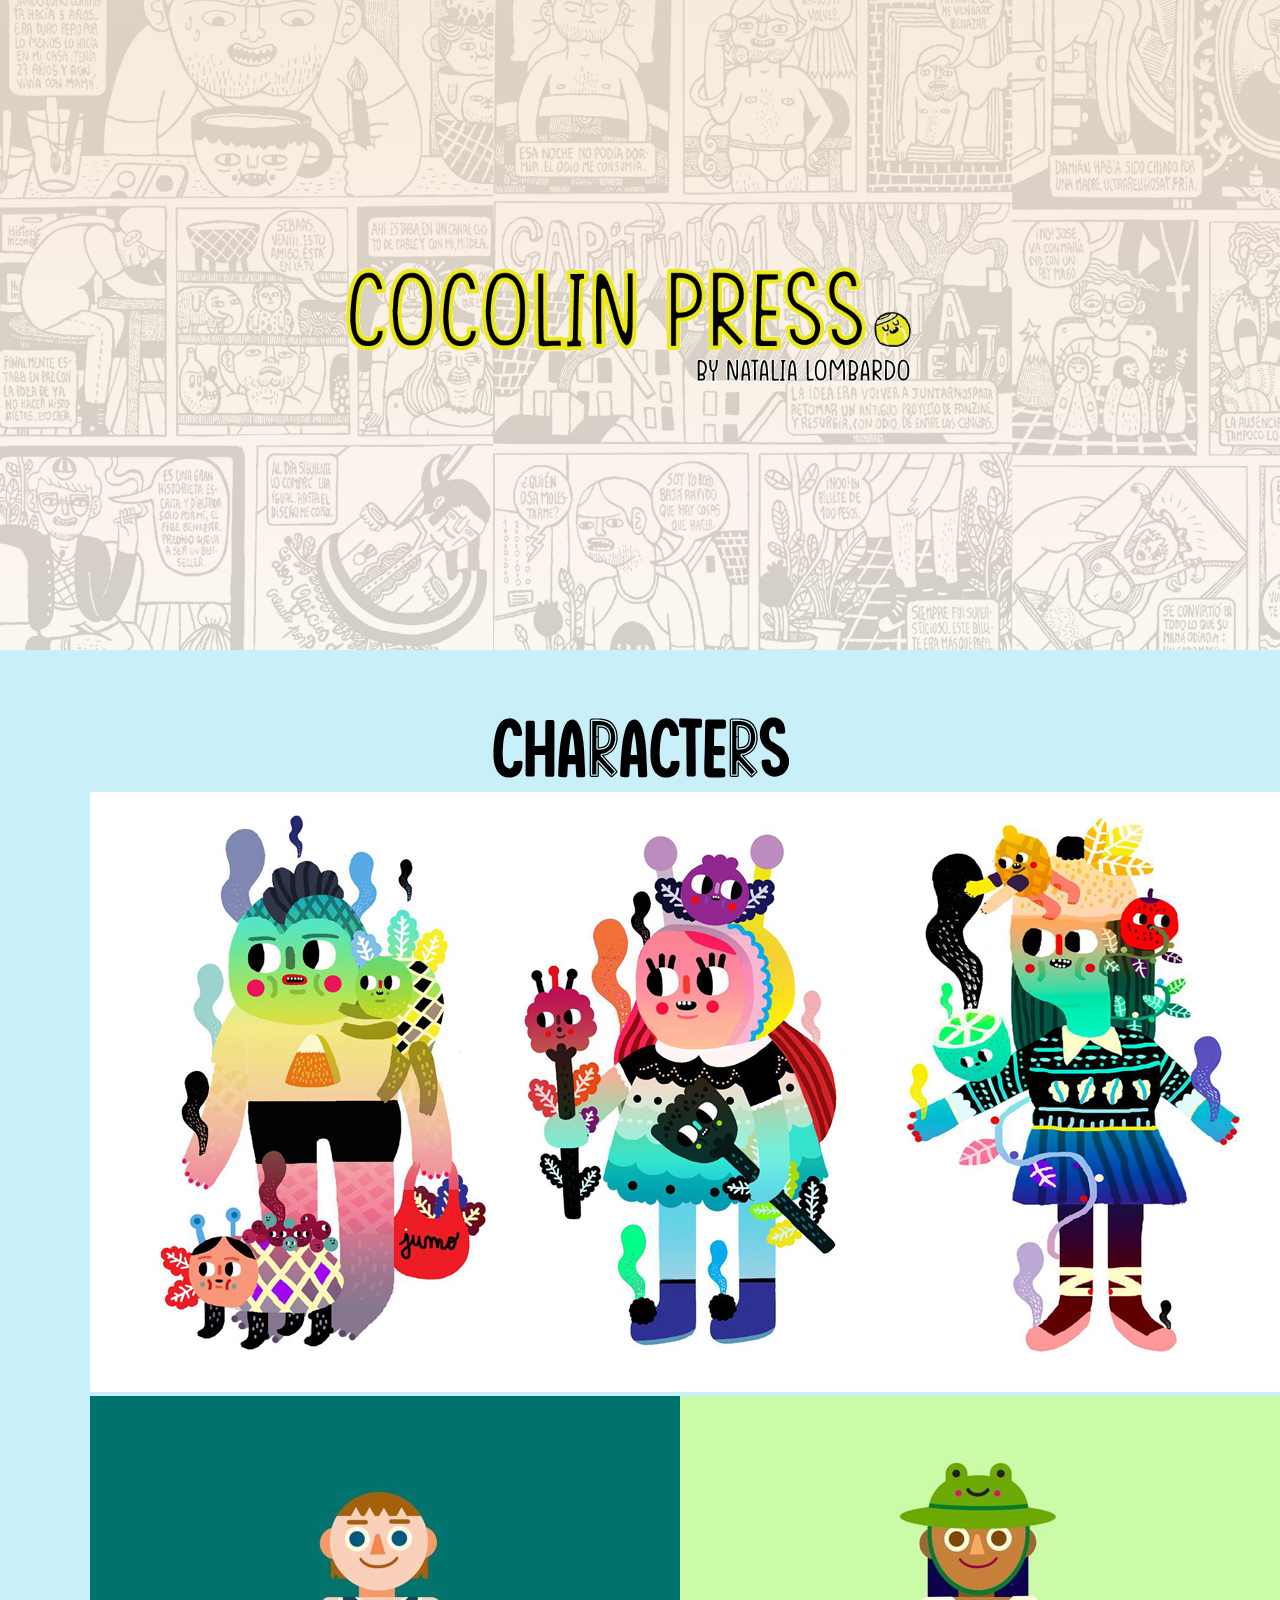
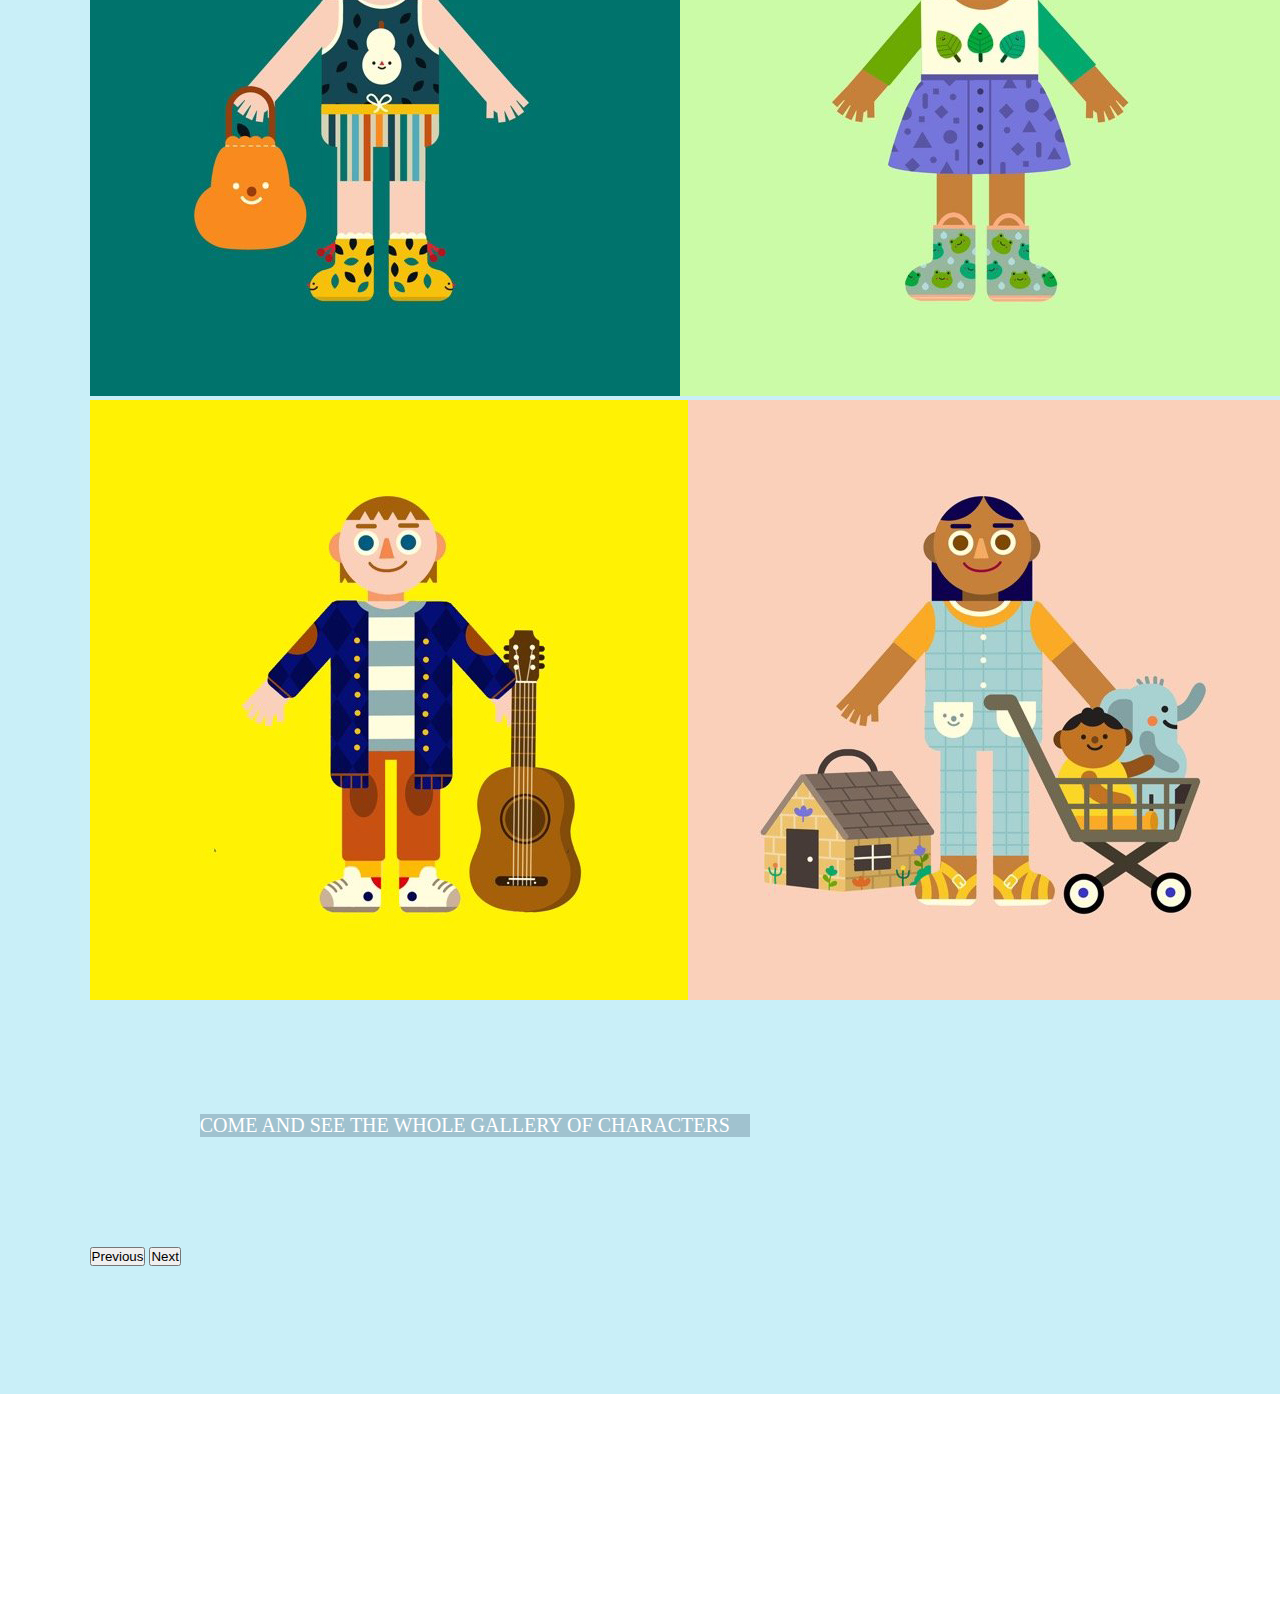
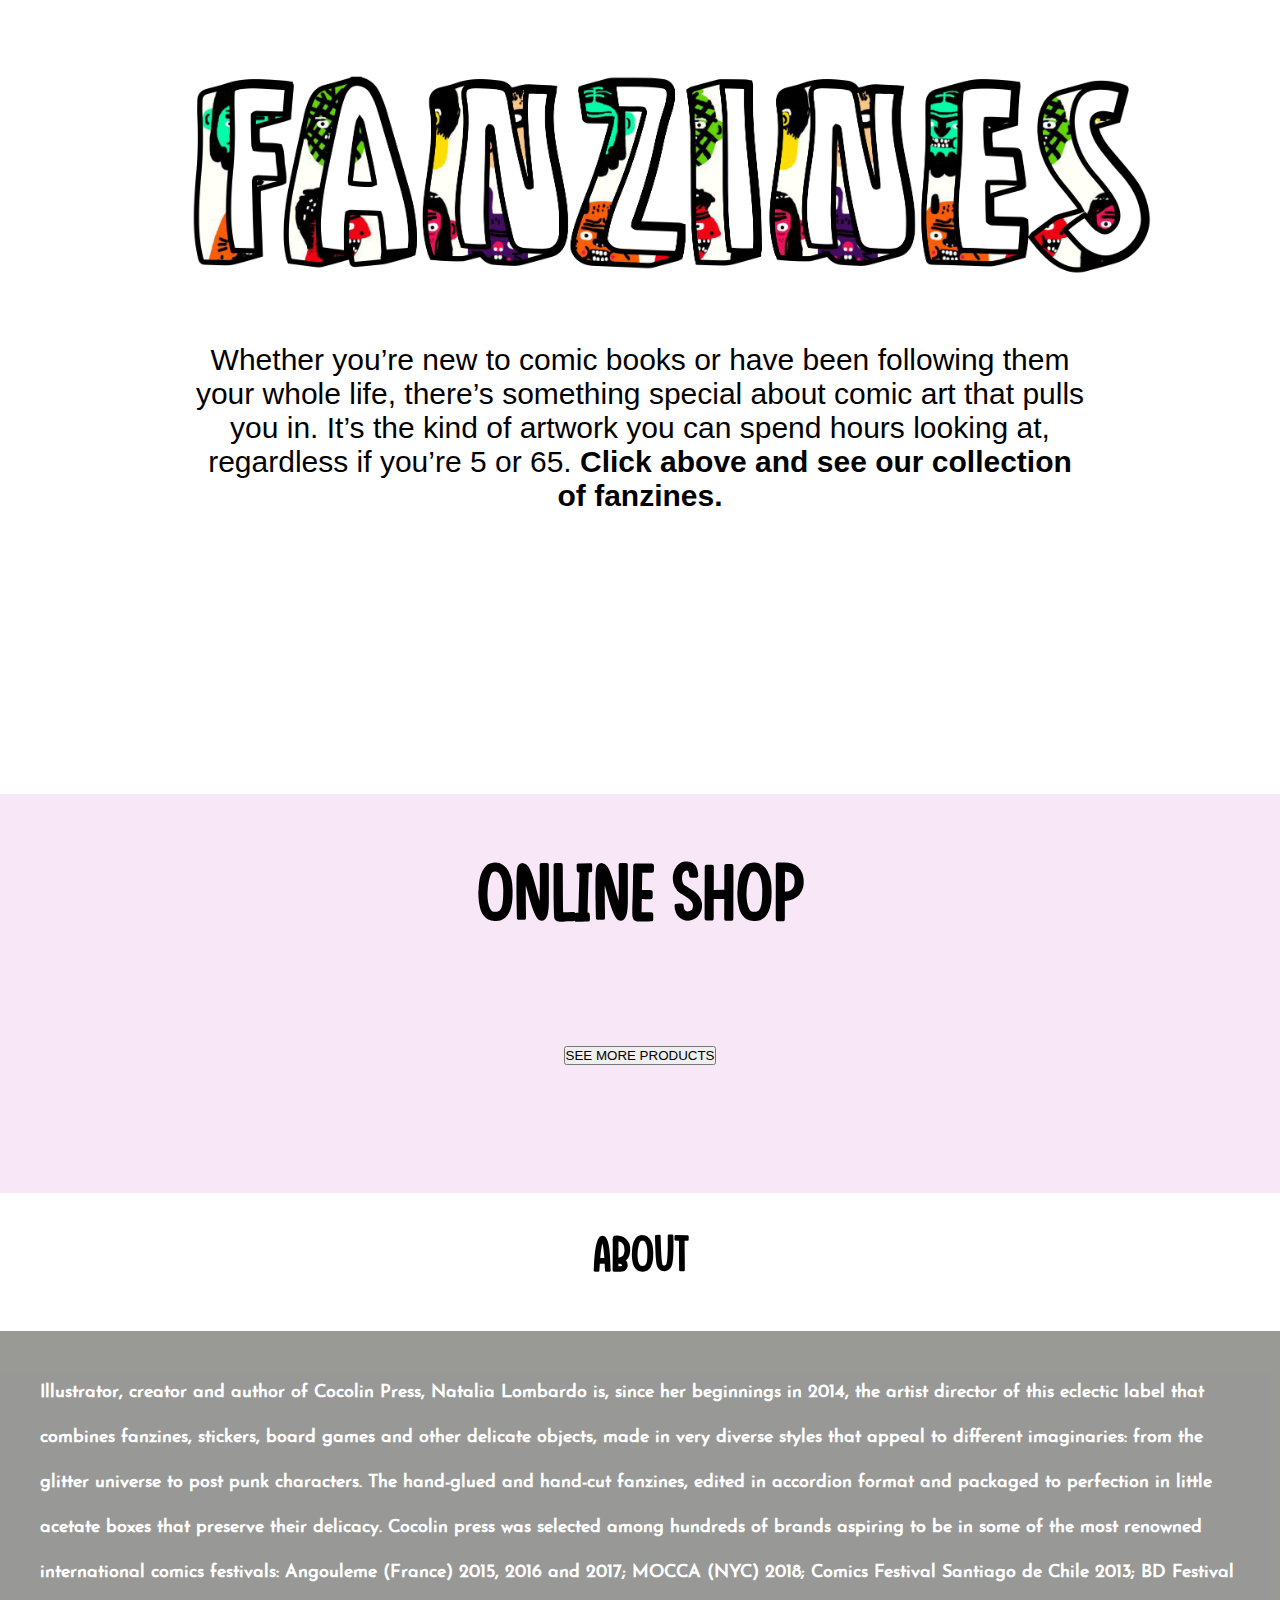
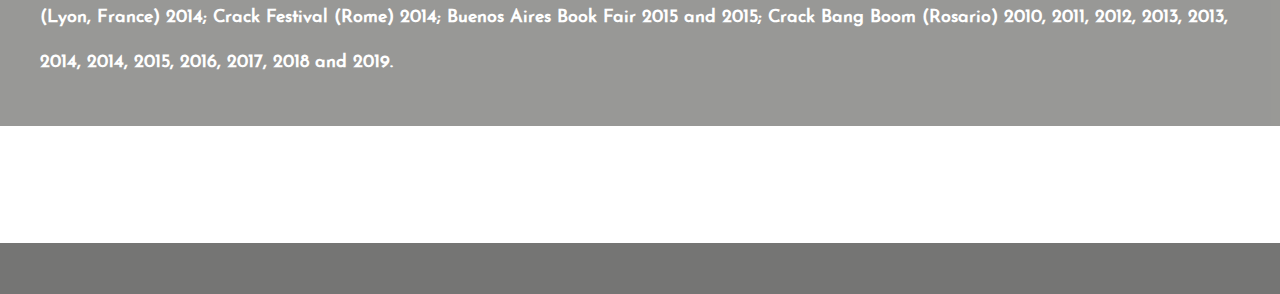
==== commit 17326367: "Add files via upload" ====
--- a/index.html
+++ b/index.html
@@ -30,6 +30,10 @@
       integrity="sha384-BmbxuPwQa2lc/FVzBcNJ7UAyJxM6wuqIj61tLrc4wSX0szH/Ev+nYRRuWlolflfl"
       crossorigin="anonymous"
     />
+    <link
+      rel="stylesheet"
+      href="https://cdn.jsdelivr.net/npm/bootstrap-icons@1.5.0/font/bootstrap-icons.css"
+    />
 
     <!--SEO-->
     <meta
@@ -73,22 +77,8 @@
   <body>
     <!--Header-->
     <!--Menu-->
-
-    <header id="header">
-      <nav class="header-container">
-        <div class="logo-header"><a href="index.html">Cocolin Press</a></div>
-        <div class="menu">
-          <ul>
-            <li><a href="#characters">Characters</a></li>
-            <li><a href="#fanzines">Fanzines</a></li>
-            <li><a href="#shop">Shop</a></li>
-            <li><a href="#about">About</a></li>
-            <li><a href="login.html">My Account</a></li>
-          </ul>
-        </div>
-      </nav>
-    </header>
-
+    <div class="sidebar-wrapper"></div>
+    <header id="header"></header>
     <!--Fin Menu-->
     <!--Fin Header-->
 
@@ -206,13 +196,14 @@
       <section id="shop">
         <div class="grid-shop">
           <h1>ONLINE SHOP</h1>
-          <h5 id="totalSection" class="p-3"></h5>
-          <button type="button" class="btn btn-primary btnget">
-            Show Products List
-          </button>
           <div class="container-fluid">
             <div id="productSection" class="row"></div>
           </div>
+          <a href="shop.html">
+            <button type="button" class="btn btn-primary btnget">
+              SEE MORE PRODUCTS
+            </button>
+          </a>
         </div>
       </section>
 
@@ -252,25 +243,7 @@
     <!-- Footer -->
 
     <footer>
-      <div class="footer-container">
-        <p class="copyright">
-          Copyright @2021 | Designed with love by
-          <a href="index.html">Cocolin Press</a>
-        </p>
-
-        <ul class="social_footer_ul">
-          <li>
-            <a href="https://www.facebook.com/CocolinPress" target="_blank"
-              ><i class="fab fa-facebook-f"></i
-            ></a>
-          </li>
-          <li>
-            <a href="https://www.instagram.com/cocolinpress/" target="_blank"
-              ><i class="fab fa-instagram"></i
-            ></a>
-          </li>
-        </ul>
-      </div>
+      <div class="footer-container"></div>
     </footer>
 
     <!-- Fin Footer -->
@@ -294,9 +267,10 @@
     <!-- JAVASCRIPT -->
     <script src="js/lib/jquery-3.6.0.min.js"></script>
     <script src="js/lib/bootstrap.bundle.min.js"></script>
+    <script src="js/product.js"></script>
+    <script src="js/data.js"></script>
+    <script src="js/utils.js"></script>
     <script src="js/components.js"></script>
-    <script src="js/data.js"></script>
-    <script src="js/product.js"></script>
     <script src="js/main.js"></script>
   </body>
 </html>
--- a/style.css
+++ b/style.css
@@ -20,6 +20,9 @@
 
 /*INDEX*/
 
+body {
+  position: relative;
+}
 /* Header */
 /* Menu */
 
@@ -31,7 +34,7 @@
   position: fixed !important ;
   background-color: rgb(151, 151, 151);
   opacity: 0.7;
-  z-index: 99999;
+  z-index: 50;
   flex-wrap: wrap;
 }
 
@@ -52,10 +55,11 @@
 
 .menu ul {
   margin: 0;
-  padding: 0;
+  padding: 10px;
   display: flex;
   flex-wrap: wrap;
   justify-content: center;
+  align-items: center;
 }
 
 .menu li {
@@ -175,6 +179,7 @@
 .grid-shop {
   display: flex;
   flex-flow: column;
+  align-items: center;
   background-color: rgb(247, 231, 247);
   padding-left: 7%;
   padding-top: 5%;
@@ -372,6 +377,35 @@
 .form-row button:hover {
   background-color: cornflowerblue;
 }
+/* SIDEBAR */
+.sidebar-wrapper {
+  display: none;
+  position: fixed;
+  height: 100vh;
+  width: 100%;
+  background-color: rgba(0, 15, 44, 0.35);
+  z-index: 9998;
+}
+.sidebar {
+  position: fixed;
+  right: 0;
+  background-color: rgb(58, 58, 57);
+  height: 100vh;
+  width: 30vw;
+  z-index: 9999;
+}
+#cartSection,
+#checkoutSection {
+  overflow-y: scroll;
+}
+.component-card {
+  color: black;
+}
+/* PRODUCT CARD Shop */
+.product-info {
+  opacity: 0;
+  transition: 1s;
+}
 
 @media screen and (max-width: 480px) {
 }
@@ -390,4 +424,10 @@
   .carousel-click {
     font-size: 14px;
   }
-}
+  .sidebar {
+    width: 100vw;
+  }
+  .spacer {
+    height: 30vh;
+  }
+}
